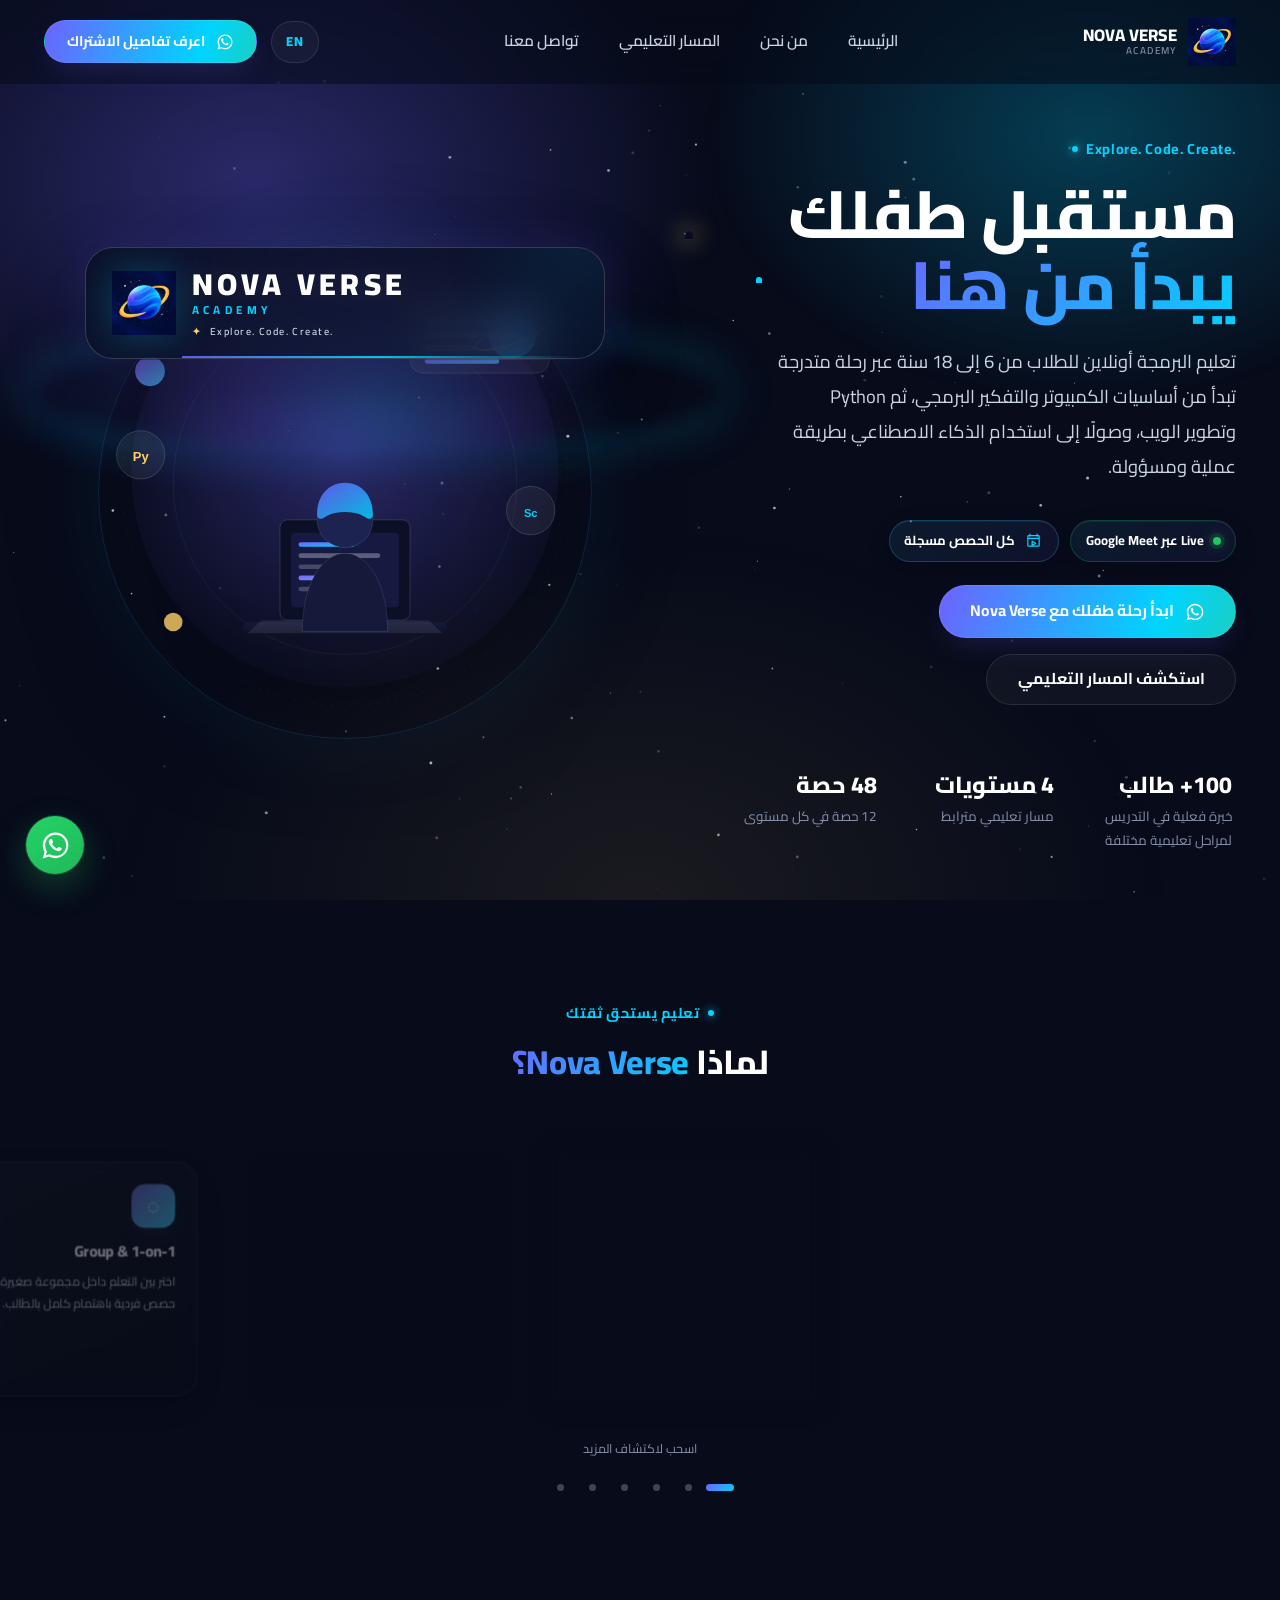
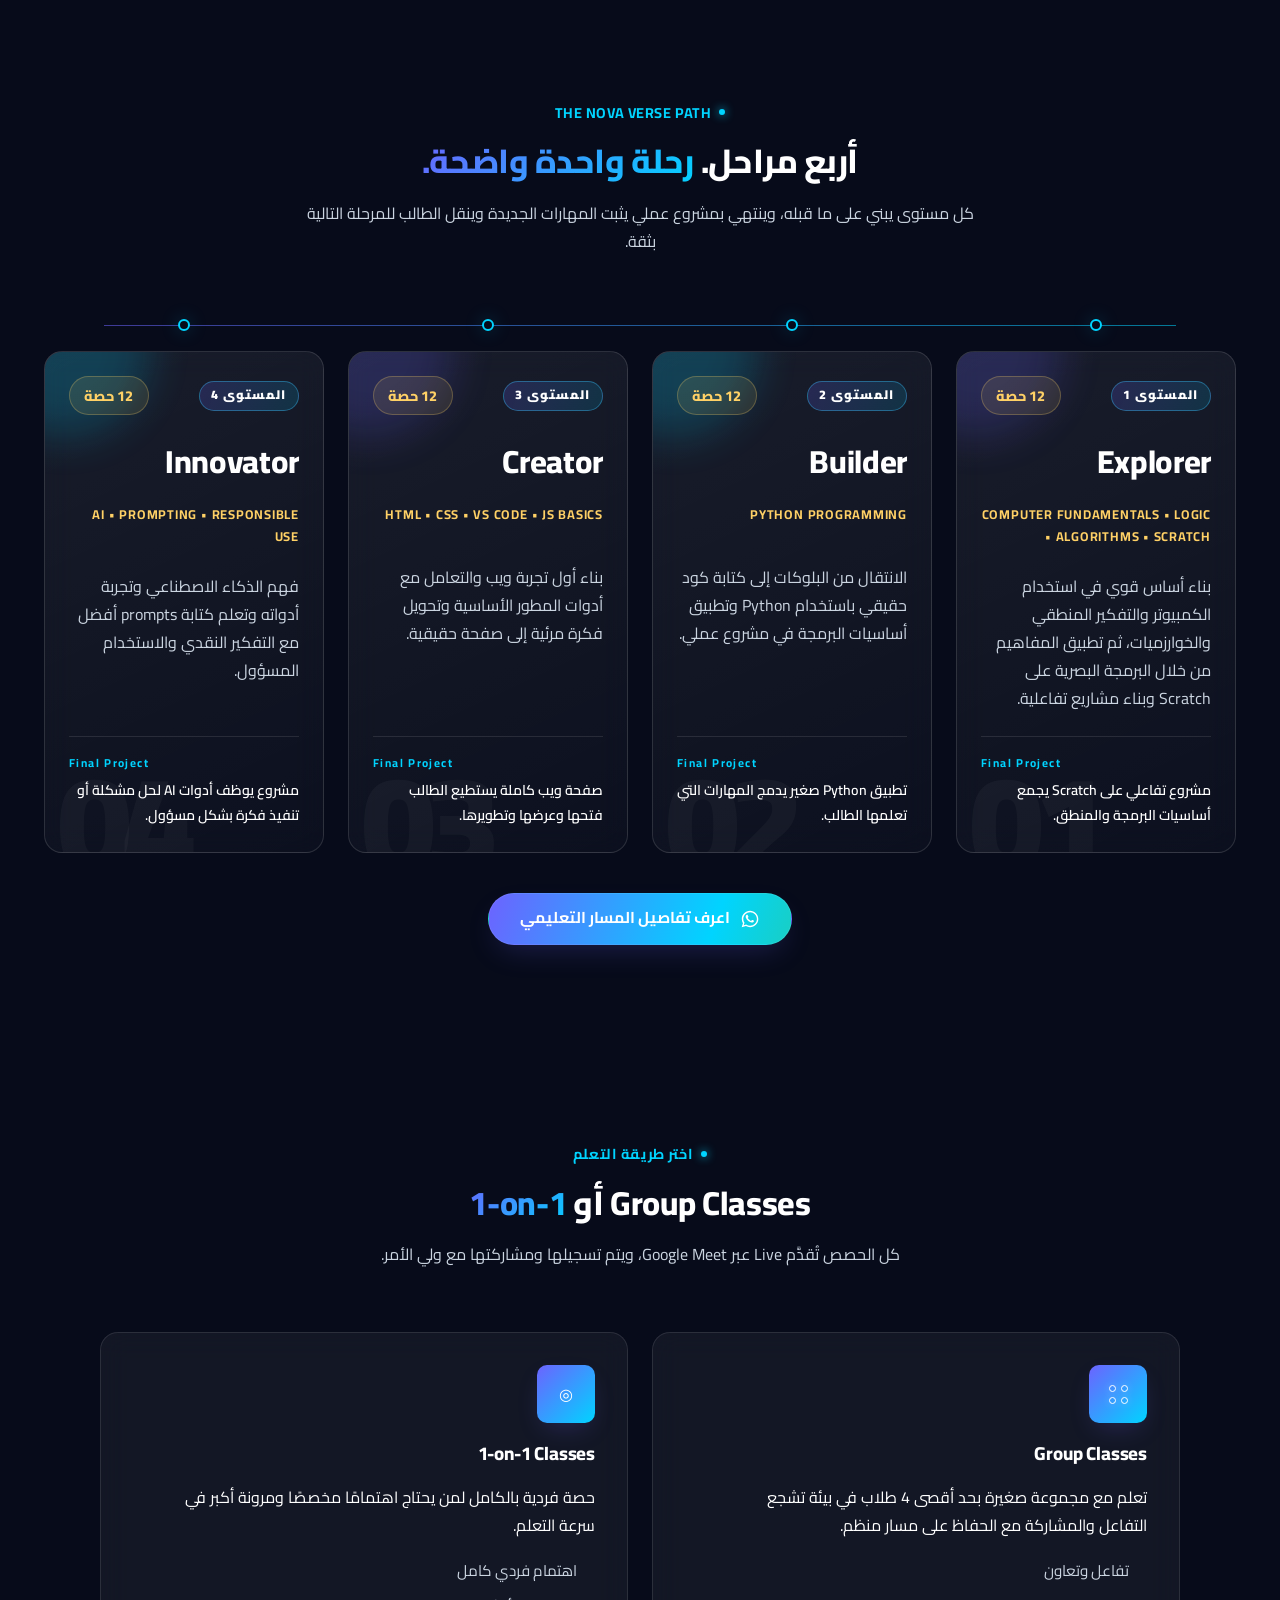
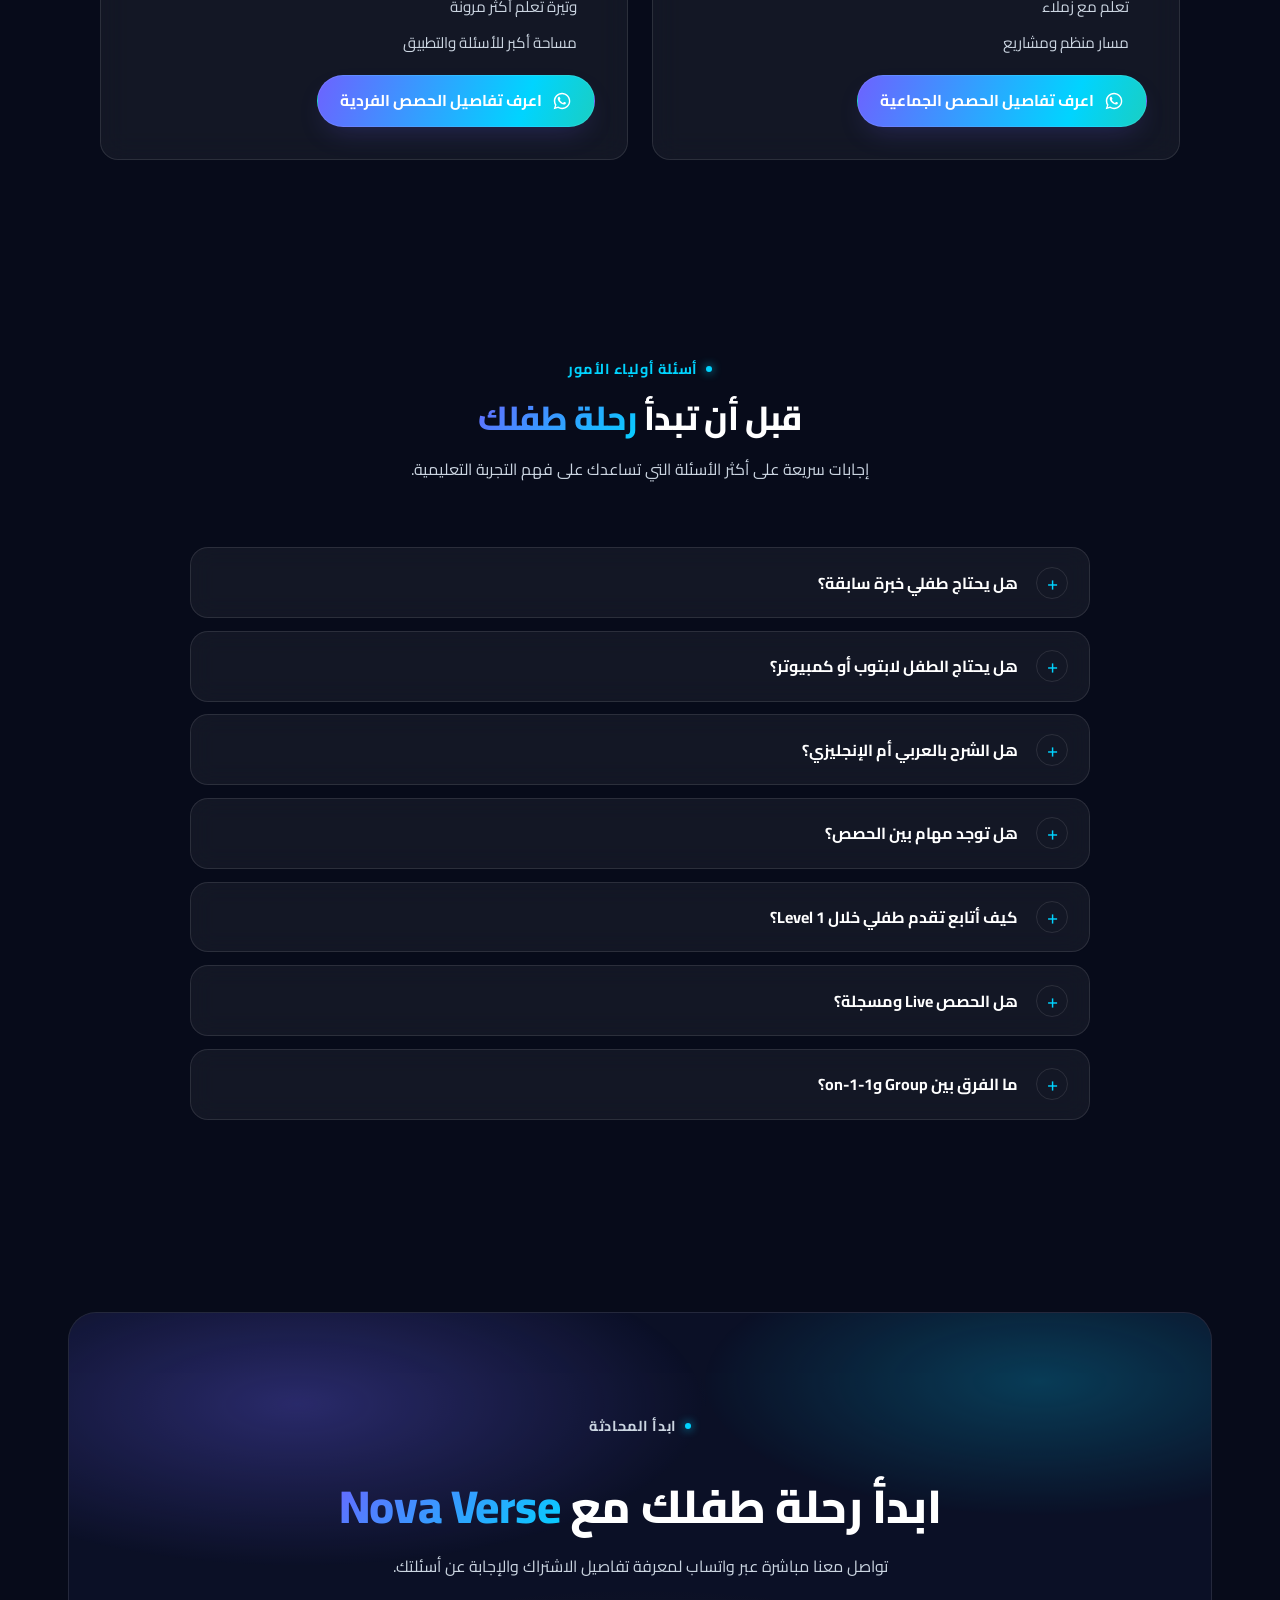
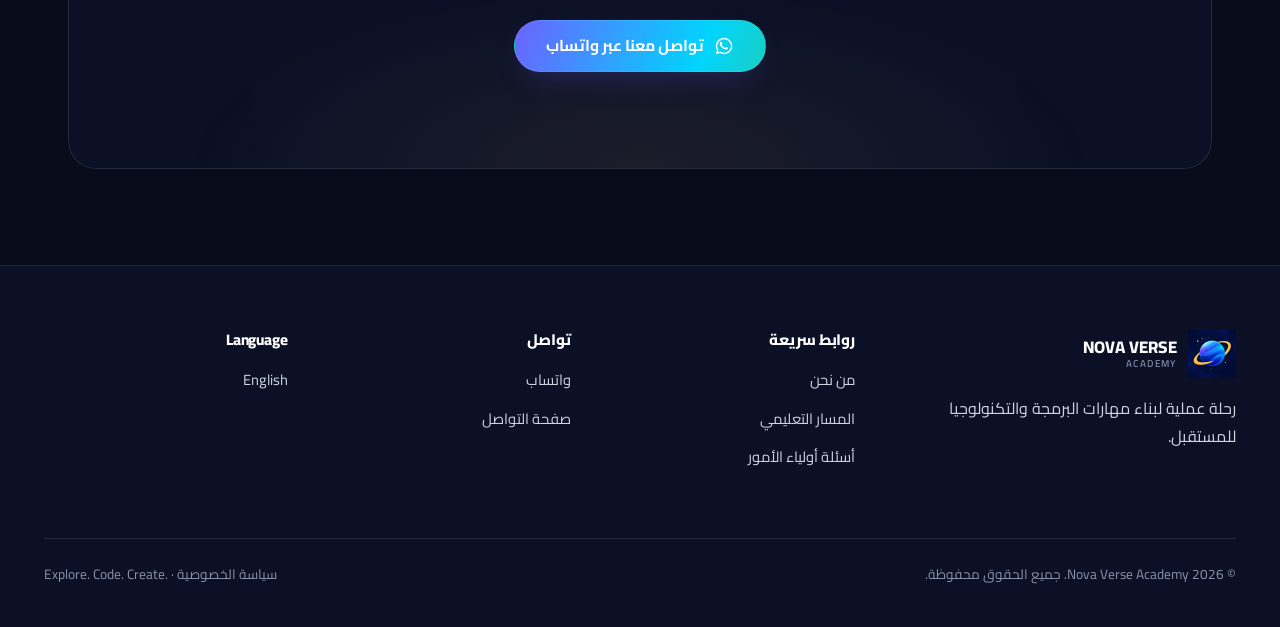
==== index.html @ f527108a "Adopt new Nova Verse primary logo across the website" ====
<!doctype html>
<html lang="ar" dir="rtl">
  <head>
    <meta charset="UTF-8">
    <!-- Google tag (gtag.js) -->
    <script async src="https://www.googletagmanager.com/gtag/js?id=G-5CK8XPB7XG"></script>
    <script>
      window.dataLayer = window.dataLayer || [];
      function gtag(){dataLayer.push(arguments);}
      gtag("js", new Date());
      gtag("config", "G-5CK8XPB7XG", {
        allow_google_signals: false,
        allow_ad_personalization_signals: false
      });
    </script>
    <meta name="viewport" content="width=device-width,initial-scale=1.0">
    <title>تعليم البرمجة والذكاء الاصطناعي للأطفال | Nova Verse Academy</title>
    <meta name="description" content="تعليم البرمجة أونلاين للطلاب من 6 إلى 18 سنة مع Nova Verse Academy: Scratch وPython وتطوير الويب والذكاء الاصطناعي. حصص Live ومسجلة، بمجموعات صغيرة أو فردي.">
    <meta name="theme-color" content="#070B1A">
    <link rel="canonical" href="https://www.novaverseacademy.com/">
    <link rel="alternate" hreflang="ar" href="https://www.novaverseacademy.com/">
    <link rel="alternate" hreflang="en" href="https://www.novaverseacademy.com/en/">
    <link rel="alternate" hreflang="x-default" href="https://www.novaverseacademy.com/">
    <meta name="robots" content="index, follow, max-image-preview:large">
    <meta name="twitter:card" content="summary_large_image">
    <meta name="twitter:title" content="تعليم البرمجة والذكاء الاصطناعي للأطفال | Nova Verse Academy">
    <meta name="twitter:description" content="تعليم البرمجة أونلاين للطلاب من 6 إلى 18 سنة مع Nova Verse Academy: Scratch وPython وتطوير الويب والذكاء الاصطناعي. حصص Live ومسجلة، بمجموعات صغيرة أو فردي.">
    <meta name="twitter:image" content="https://www.novaverseacademy.com/assets/images/social-preview-v2.png">
    <meta name="twitter:image:alt" content="Nova Verse Academy - Explore. Code. Create.">
    <meta property="og:type" content="website">
    <meta property="og:site_name" content="Nova Verse Academy">
    <meta property="og:title" content="تعليم البرمجة والذكاء الاصطناعي للأطفال | Nova Verse Academy">
    <meta property="og:description" content="تعليم البرمجة أونلاين للطلاب من 6 إلى 18 سنة مع Nova Verse Academy: Scratch وPython وتطوير الويب والذكاء الاصطناعي. حصص Live ومسجلة، بمجموعات صغيرة أو فردي.">
    <meta property="og:url" content="https://www.novaverseacademy.com/">
    <meta property="og:locale" content="ar_EG">
    <meta property="og:locale:alternate" content="en_US">
    <meta property="og:image" content="https://www.novaverseacademy.com/assets/images/social-preview-v2.png">
    <meta property="og:image:secure_url" content="https://www.novaverseacademy.com/assets/images/social-preview-v2.png">
    <meta property="og:image:type" content="image/png">
    <meta property="og:image:width" content="1200">
    <meta property="og:image:height" content="630">
    <meta property="og:image:alt" content="Nova Verse Academy - Explore. Code. Create.">
    <link rel="icon" type="image/png" sizes="96x96" href="/assets/images/favicon-96.png">
    <link rel="apple-touch-icon" sizes="180x180" href="/assets/images/apple-touch-icon.png">
    <script type="application/ld+json">
{
  "@context": "https://schema.org",
  "@graph": [
    {
      "@type": "EducationalOrganization",
      "@id": "https://www.novaverseacademy.com/#organization",
      "name": "Nova Verse Academy",
      "url": "https://www.novaverseacademy.com/",
      "description": "Online coding classes for students ages 6 to 18 with Scratch, Python, web development and AI. Live, recorded Google Meet lessons in small groups or 1-on-1.",
      "logo": {
        "@type": "ImageObject",
        "url": "https://www.novaverseacademy.com/assets/images/logo-512.png",
        "width": 512,
        "height": 512
      },
      "contactPoint": {
        "@type": "ContactPoint",
        "contactType": "customer support",
        "url": "https://wa.me/201501190654",
        "availableLanguage": [
          "Arabic",
          "English"
        ]
      }
    },
    {
      "@type": "WebSite",
      "@id": "https://www.novaverseacademy.com/#website",
      "url": "https://www.novaverseacademy.com/",
      "name": "Nova Verse Academy",
      "alternateName": "Nova Verse",
      "publisher": {
        "@id": "https://www.novaverseacademy.com/#organization"
      },
      "inLanguage": [
        "ar",
        "en"
      ]
    },
    {
      "@type": "WebPage",
      "@id": "https://www.novaverseacademy.com/#webpage",
      "url": "https://www.novaverseacademy.com/",
      "name": "تعليم البرمجة والذكاء الاصطناعي للأطفال | Nova Verse Academy",
      "description": "تعليم البرمجة أونلاين للطلاب من 6 إلى 18 سنة مع Nova Verse Academy: Scratch وPython وتطوير الويب والذكاء الاصطناعي. حصص Live ومسجلة، بمجموعات صغيرة أو فردي.",
      "inLanguage": "ar",
      "isPartOf": {
        "@id": "https://www.novaverseacademy.com/#website"
      },
      "about": {
        "@id": "https://www.novaverseacademy.com/#organization"
      },
      "publisher": {
        "@id": "https://www.novaverseacademy.com/#organization"
      },
      "mainEntity": {
        "@id": "https://www.novaverseacademy.com/#learning-path"
      }
    },
    {
      "@type": "ItemList",
      "@id": "https://www.novaverseacademy.com/#learning-path",
      "name": "The Nova Verse Path",
      "numberOfItems": 4,
      "itemListElement": [
        {
          "@type": "ListItem",
          "position": 1,
          "item": {
            "@type": "Course",
            "@id": "https://www.novaverseacademy.com/#explorer",
            "url": "https://www.novaverseacademy.com/#explorer",
            "name": "Explorer",
            "description": "بناء أساس قوي في استخدام الكمبيوتر والتفكير المنطقي والخوارزميات، ثم تطبيق المفاهيم من خلال البرمجة البصرية على Scratch وبناء مشاريع تفاعلية.",
            "provider": {
              "@id": "https://www.novaverseacademy.com/#organization"
            },
            "inLanguage": [
              "ar",
              "en"
            ],
            "educationalLevel": "المستوى 1",
            "typicalAgeRange": "6-18"
          }
        },
        {
          "@type": "ListItem",
          "position": 2,
          "item": {
            "@type": "Course",
            "@id": "https://www.novaverseacademy.com/#builder",
            "url": "https://www.novaverseacademy.com/#builder",
            "name": "Builder",
            "description": "الانتقال من البلوكات إلى كتابة كود حقيقي باستخدام Python وتطبيق أساسيات البرمجة في مشروع عملي.",
            "provider": {
              "@id": "https://www.novaverseacademy.com/#organization"
            },
            "inLanguage": [
              "ar",
              "en"
            ],
            "educationalLevel": "المستوى 2",
            "typicalAgeRange": "6-18"
          }
        },
        {
          "@type": "ListItem",
          "position": 3,
          "item": {
            "@type": "Course",
            "@id": "https://www.novaverseacademy.com/#creator",
            "url": "https://www.novaverseacademy.com/#creator",
            "name": "Creator",
            "description": "بناء أول تجربة ويب والتعامل مع أدوات المطور الأساسية وتحويل فكرة مرئية إلى صفحة حقيقية.",
            "provider": {
              "@id": "https://www.novaverseacademy.com/#organization"
            },
            "inLanguage": [
              "ar",
              "en"
            ],
            "educationalLevel": "المستوى 3",
            "typicalAgeRange": "6-18"
          }
        },
        {
          "@type": "ListItem",
          "position": 4,
          "item": {
            "@type": "Course",
            "@id": "https://www.novaverseacademy.com/#innovator",
            "url": "https://www.novaverseacademy.com/#innovator",
            "name": "Innovator",
            "description": "فهم الذكاء الاصطناعي وتجربة أدواته وتعلم كتابة prompts أفضل مع التفكير النقدي والاستخدام المسؤول.",
            "provider": {
              "@id": "https://www.novaverseacademy.com/#organization"
            },
            "inLanguage": [
              "ar",
              "en"
            ],
            "educationalLevel": "المستوى 4",
            "typicalAgeRange": "6-18"
          }
        }
      ]
    }
  ]
}
    </script>

    <link rel="preload" href="/assets/fonts/cairo-arabic-748022f50c42.woff2" as="font" type="font/woff2" crossorigin>
    <link rel="stylesheet" href="/css/site.css?v=9699a510130e">
  </head>
  <body>
    <a href="#main-content" class="skip-link">تخطي إلى المحتوى</a
    ><canvas class="starfield" aria-hidden="true"></canvas>
    <div class="nebula-backdrop" aria-hidden="true"></div>
    <header class="site-header">
      <div class="container nav-wrap">
        <a href="/" class="logo"
          ><img
            src="assets/images/logo-primary.webp"
            alt=""
            class="logo__mark"
            width="48"
            height="48"><span class="logo__text">NOVA VERSE<span>ACADEMY</span></span></a
        >
        <nav class="nav-links" id="nav-links">
          <a href="/">الرئيسية</a><a href="/about.html">من نحن</a
          ><a href="#courses">المسار التعليمي</a
          ><a href="/contact.html">تواصل معنا</a>
        </nav>
        <div class="nav-actions">
          <a href="/en/" class="language-switch" lang="en" dir="ltr"
            >EN</a
          ><a
            href="https://wa.me/201501190654?text=%D9%85%D8%B1%D8%AD%D8%A8%D9%8B%D8%A7%D8%8C%20%D8%A3%D8%B1%D9%8A%D8%AF%20%D9%85%D8%B9%D8%B1%D9%81%D8%A9%20%D8%AA%D9%81%D8%A7%D8%B5%D9%8A%D9%84%20%D8%A7%D9%84%D8%A7%D8%B4%D8%AA%D8%B1%D8%A7%D9%83%20%D9%81%D9%8A%20Nova%20Verse%20Academy%20%D9%84%D8%B7%D9%81%D9%84%D9%8A."
            data-whatsapp
            data-analytics-location="header"
            data-analytics-interest="enrollment"
            data-whatsapp-message="مرحبًا، أريد معرفة تفاصيل الاشتراك في Nova Verse Academy لطفلي."
            class="btn btn-whatsapp btn-sm header-start-btn"
             target="_blank" rel="noopener noreferrer"><span class="whatsapp-mini-icon" aria-hidden="true">◉</span
            ><span class="btn-full-label">اعرف تفاصيل الاشتراك</span
            ><span class="btn-mobile-label">تفاصيل الاشتراك</span></a
          ><button
            class="nav-toggle"
            aria-label="فتح القائمة"
            aria-expanded="false"
            aria-controls="nav-links"
          >
            <span></span>
          </button>
        </div>
      </div>
    </header>
    <main id="main-content">
      <section class="hero">
        <div class="container hero-grid">
          <div class="hero-content">
            <p class="eyebrow" dir="ltr">Explore. Code. Create.</p>
            <h1 class="hero-title">
              مستقبل طفلك <span class="text-gradient">يبدأ من هنا</span>
            </h1>
            <p class="hero-sub">
              تعليم البرمجة أونلاين للطلاب من 6 إلى 18 سنة عبر رحلة متدرجة تبدأ من أساسيات الكمبيوتر والتفكير البرمجي، ثم
              Python وتطوير الويب، وصولًا إلى استخدام الذكاء الاصطناعي بطريقة
              عملية ومسؤولة.
            </p>
            <div role="group" class="hero-live-badges" aria-label="تفاصيل تقديم الحصص">
              <span class="hero-live-badge hero-live-badge--live">
                <i aria-hidden="true"></i>
                Live عبر Google Meet
              </span>
              <span class="hero-live-badge">
                <span class="hero-live-badge__icon" aria-hidden="true">
                  <svg viewBox="0 0 24 24">
                    <path
                      d="M7 3v3M17 3v3M4 9h16M5 5h14a1 1 0 0 1 1 1v13a1 1 0 0 1-1 1H5a1 1 0 0 1-1-1V6a1 1 0 0 1 1-1Zm5 8 5 3-5 3v-6Z"
                    />
                  </svg>
                </span>
                كل الحصص مسجلة
              </span>
            </div>
            <div class="hero-actions">
              <a
                href="https://wa.me/201501190654?text=%D9%85%D8%B1%D8%AD%D8%A8%D9%8B%D8%A7%D8%8C%20%D8%A3%D8%B1%D9%8A%D8%AF%20%D9%85%D8%B9%D8%B1%D9%81%D8%A9%20%D8%AA%D9%81%D8%A7%D8%B5%D9%8A%D9%84%20%D8%A7%D9%84%D8%A7%D8%B4%D8%AA%D8%B1%D8%A7%D9%83%20%D9%81%D9%8A%20Nova%20Verse%20Academy%20%D9%84%D8%B7%D9%81%D9%84%D9%8A."
                data-whatsapp
                data-analytics-location="hero"
                data-analytics-interest="enrollment"
                data-whatsapp-message="مرحبًا، أريد معرفة تفاصيل الاشتراك في Nova Verse Academy لطفلي."
                class="btn btn-whatsapp"
                 target="_blank" rel="noopener noreferrer"><span class="whatsapp-mini-icon" aria-hidden="true">◉</span
                >ابدأ رحلة طفلك مع Nova Verse</a
              ><a href="#courses" class="btn btn-secondary"
                >استكشف المسار التعليمي</a
              >
            </div>
            <div class="hero-stats">
              <div class="hero-stat">
                <strong>100+ طالب</strong
                ><span>خبرة فعلية في التدريس لمراحل تعليمية مختلفة</span>
              </div>
              <div class="hero-stat">
                <strong>4 مستويات</strong><span>مسار تعليمي مترابط</span>
              </div>
              <div class="hero-stat">
                <strong>48 حصة</strong><span>12 حصة في كل مستوى</span>
              </div>
            </div>
          </div>
          <div class="hero-visual">
            <div class="hero-orbit-ring" aria-hidden="true"></div>
            <img fetchpriority="high" decoding="sync"
              src="assets/images/hero-illustration.svg"
              alt="طالب يتعلم البرمجة"
              class="hero-illustration"
              width="520"
              height="520">
            <div class="hero-brand-lockup">
              <i class="hero-brand-mark" aria-hidden="true"></i>
              <div>
                <strong>NOVA VERSE</strong><span>ACADEMY</span
                ><small dir="ltr">Explore. Code. Create.</small>
              </div>
            </div>
          </div>
        </div>
      </section>
      <section class="section" id="trust">
        <div class="container section-inner">
          <div class="section-head reveal">
            <p class="eyebrow">تعليم يستحق ثقتك</p>
            <h2 class="section-title">
              لماذا <span class="text-gradient">Nova Verse؟</span>
            </h2>
          </div>
          <div class="trust-grid reveal-stagger">
            <article class="card trust-card">
              <div class="icon-badge">✦</div>
              <h3>تعليم تفاعلي</h3>
              <p>الطالب يشارك ويجرّب ويسأل ويكتب الكود بنفسه خلال الحصة.</p>
            </article>
            <article class="card trust-card">
              <div class="icon-badge">◎</div>
              <h3>مدربون متخصصون</h3>
              <p>
                خلفية تقنية وخبرة في تبسيط المفاهيم وتقديمها بطريقة تناسب مستوى
                كل طالب.
              </p>
            </article>
            <article class="card trust-card">
              <div class="icon-badge">◌</div>
              <h3><span dir="ltr">Group &amp; 1-on-1</span></h3>
              <p>
                اختر بين التعلم داخل مجموعة صغيرة أو حصص فردية باهتمام كامل
                بالطالب.
              </p>
            </article>
            <article class="card trust-card">
              <div class="icon-badge">↗</div>
              <h3>متابعة مستمرة</h3>
              <p>
                تطبيقات ومهام أسبوعية تساعد على تثبيت ما يتعلمه الطالب وتحويله
                إلى ممارسة.
              </p>
            </article>
            <article class="card trust-card">
              <div class="icon-badge">⌘</div>
              <h3>مشروع في نهاية كل مستوى</h3>
              <p>
                كل مستوى ينتهي بمشروع ملموس يطبق فيه الطالب ما تعلمه ويستطيع
                عرضه وشرحه.
              </p>
            </article>
            <article class="card trust-card">
              <div class="icon-badge">★</div>
              <h3>خبرة تعليمية حقيقية</h3>
              <p>
                خبرة في تدريس أكثر من 100 طالب، من الأطفال وحتى طلاب الجامعة.
              </p>
            </article>
          </div>
        </div>
      </section>
      <section class="section learning-path-section" id="courses">
        <div class="container section-inner">
          <div class="section-head reveal">
            <p class="eyebrow">THE NOVA VERSE PATH</p>
            <h2 class="section-title path-title">
              أربع مراحل. <span class="text-gradient">رحلة واحدة واضحة.</span>
            </h2>
            <p class="section-desc">
              كل مستوى يبني على ما قبله، وينتهي بمشروع عملي يثبت المهارات
              الجديدة وينقل الطالب للمرحلة التالية بثقة.
            </p>
          </div>
          <div class="path-rail reveal" aria-hidden="true">
            <span></span><span></span><span></span><span></span>
          </div>
          <div class="courses-grid path-grid reveal-stagger">
            <article class="card course-card path-card" id="explorer">
              <span class="path-number" aria-hidden="true">01</span>
              <div class="path-card-head">
                <span class="path-level">المستوى 1</span
                ><span class="duration-badge">12 حصة</span>
              </div>
              <h3>Explorer</h3>
              <p class="path-tech">
                Computer Fundamentals • Logic • Algorithms • Scratch
              </p>
              <p>
                بناء أساس قوي في استخدام الكمبيوتر والتفكير المنطقي
                والخوارزميات، ثم تطبيق المفاهيم من خلال البرمجة البصرية على
                Scratch وبناء مشاريع تفاعلية.
              </p>
              <div class="path-outcome">
                <strong>Final Project</strong
                ><span
                  >مشروع تفاعلي على Scratch يجمع أساسيات البرمجة والمنطق.</span
                >
              </div>
            </article>
            <article class="card course-card path-card" id="builder">
              <span class="path-number" aria-hidden="true">02</span>
              <div class="path-card-head">
                <span class="path-level">المستوى 2</span
                ><span class="duration-badge">12 حصة</span>
              </div>
              <h3>Builder</h3>
              <p class="path-tech">Python Programming</p>
              <p>
                الانتقال من البلوكات إلى كتابة كود حقيقي باستخدام Python وتطبيق
                أساسيات البرمجة في مشروع عملي.
              </p>
              <div class="path-outcome">
                <strong>Final Project</strong
                ><span
                  >تطبيق Python صغير يدمج المهارات التي تعلمها الطالب.</span
                >
              </div>
            </article>
            <article class="card course-card path-card" id="creator">
              <span class="path-number" aria-hidden="true">03</span>
              <div class="path-card-head">
                <span class="path-level">المستوى 3</span
                ><span class="duration-badge">12 حصة</span>
              </div>
              <h3>Creator</h3>
              <p class="path-tech">HTML • CSS • VS Code • JS Basics</p>
              <p>
                بناء أول تجربة ويب والتعامل مع أدوات المطور الأساسية وتحويل فكرة
                مرئية إلى صفحة حقيقية.
              </p>
              <div class="path-outcome">
                <strong>Final Project</strong
                ><span
                  >صفحة ويب كاملة يستطيع الطالب فتحها وعرضها وتطويرها.</span
                >
              </div>
            </article>
            <article class="card course-card path-card" id="innovator">
              <span class="path-number" aria-hidden="true">04</span>
              <div class="path-card-head">
                <span class="path-level">المستوى 4</span
                ><span class="duration-badge">12 حصة</span>
              </div>
              <h3>Innovator</h3>
              <p class="path-tech">AI • Prompting • Responsible Use</p>
              <p>
                فهم الذكاء الاصطناعي وتجربة أدواته وتعلم كتابة prompts أفضل مع
                التفكير النقدي والاستخدام المسؤول.
              </p>
              <div class="path-outcome">
                <strong>Final Project</strong
                ><span
                  >مشروع يوظف أدوات AI لحل مشكلة أو تنفيذ فكرة بشكل مسؤول.</span
                >
              </div>
            </article>
          </div>
          <div class="section-cta">
            <a
              href="https://wa.me/201501190654?text=%D9%85%D8%B1%D8%AD%D8%A8%D9%8B%D8%A7%D8%8C%20%D8%A3%D8%B1%D9%8A%D8%AF%20%D9%85%D8%B9%D8%B1%D9%81%D8%A9%20%D8%AA%D9%81%D8%A7%D8%B5%D9%8A%D9%84%20%D8%A7%D9%84%D9%85%D8%B3%D8%A7%D8%B1%20%D8%A7%D9%84%D8%AA%D8%B9%D9%84%D9%8A%D9%85%D9%8A%20%D9%81%D9%8A%20Nova%20Verse%20Academy."
              data-whatsapp
              data-analytics-location="learning_path_section"
              data-analytics-interest="learning_path"
              data-whatsapp-message="مرحبًا، أريد معرفة تفاصيل المسار التعليمي في Nova Verse Academy."
              class="btn btn-whatsapp"
               target="_blank" rel="noopener noreferrer"><span class="whatsapp-mini-icon" aria-hidden="true">◉</span>اعرف
              تفاصيل المسار التعليمي</a
            >
          </div>
        </div>
      </section>
      <section class="section" id="modes">
        <div class="container section-inner">
          <div class="section-head reveal">
            <p class="eyebrow">اختر طريقة التعلم</p>
            <h2 class="section-title">
              Group Classes أو
              <span class="text-gradient" dir="ltr">1-on-1</span>
            </h2>
            <p class="section-desc">
              كل الحصص تُقدَّم Live عبر Google Meet، ويتم تسجيلها ومشاركتها مع
              ولي الأمر.
            </p>
          </div>
          <div class="modes-grid reveal-stagger">
            <article class="card mode-card">
              <div role="img" class="icon-badge" aria-label="مجموعة بحد أقصى 4 طلاب">
                <span class="group-dots" aria-hidden="true">
                  <i></i><i></i><i></i><i></i>
                </span>
              </div>
              <h3>Group Classes</h3>
              <p>
                تعلم مع مجموعة صغيرة بحد أقصى 4 طلاب في بيئة تشجع التفاعل
                والمشاركة مع الحفاظ على مسار منظم.
              </p>
              <ul>
                <li>تفاعل وتعاون</li>
                <li>تعلم مع زملاء</li>
                <li>مسار منظم ومشاريع</li>
              </ul>
              <a
                href="https://wa.me/201501190654?text=%D9%85%D8%B1%D8%AD%D8%A8%D9%8B%D8%A7%D8%8C%20%D8%A3%D8%B1%D9%8A%D8%AF%20%D9%85%D8%B9%D8%B1%D9%81%D8%A9%20%D8%AA%D9%81%D8%A7%D8%B5%D9%8A%D9%84%20%D8%A7%D9%84%D8%AD%D8%B5%D8%B5%20%D8%A7%D9%84%D8%AC%D9%85%D8%A7%D8%B9%D9%8A%D8%A9%20%D9%81%D9%8A%20Nova%20Verse%20Academy."
                data-whatsapp
                data-analytics-location="group_classes_card"
                data-analytics-interest="group_classes"
                data-whatsapp-message="مرحبًا، أريد معرفة تفاصيل الحصص الجماعية في Nova Verse Academy."
                class="btn btn-whatsapp mode-cta"
                 target="_blank" rel="noopener noreferrer"><span class="whatsapp-mini-icon" aria-hidden="true">◉</span
                >اعرف تفاصيل الحصص الجماعية</a
              >
            </article>
            <article class="card mode-card">
              <div class="icon-badge">◎</div>
              <h3><span dir="ltr">1-on-1 Classes</span></h3>
              <p>
                حصة فردية بالكامل لمن يحتاج اهتمامًا مخصصًا ومرونة أكبر في سرعة
                التعلم.
              </p>
              <ul>
                <li>اهتمام فردي كامل</li>
                <li>وتيرة تعلم أكثر مرونة</li>
                <li>مساحة أكبر للأسئلة والتطبيق</li>
              </ul>
              <a
                href="https://wa.me/201501190654?text=%D9%85%D8%B1%D8%AD%D8%A8%D9%8B%D8%A7%D8%8C%20%D8%A3%D8%B1%D9%8A%D8%AF%20%D9%85%D8%B9%D8%B1%D9%81%D8%A9%20%D8%AA%D9%81%D8%A7%D8%B5%D9%8A%D9%84%20%D8%A7%D9%84%D8%AD%D8%B5%D8%B5%20%D8%A7%D9%84%D9%81%D8%B1%D8%AF%D9%8A%D8%A9%201-on-1%20%D9%81%D9%8A%20Nova%20Verse%20Academy."
                data-whatsapp
                data-analytics-location="one_on_one_card"
                data-analytics-interest="one_on_one"
                data-whatsapp-message="مرحبًا، أريد معرفة تفاصيل الحصص الفردية 1-on-1 في Nova Verse Academy."
                class="btn btn-whatsapp mode-cta"
                 target="_blank" rel="noopener noreferrer"><span class="whatsapp-mini-icon" aria-hidden="true">◉</span
                >اعرف تفاصيل الحصص الفردية</a
              >
            </article>
          </div>
        </div>
      </section>
      <section class="section faq-section" id="faq">
        <div class="container section-inner">
          <div class="section-head reveal">
            <p class="eyebrow">أسئلة أولياء الأمور</p>
            <h2 class="section-title">
              قبل أن تبدأ <span class="text-gradient">رحلة طفلك</span>
            </h2>
            <p class="section-desc">
              إجابات سريعة على أكثر الأسئلة التي تساعدك على فهم التجربة
              التعليمية.
            </p>
          </div>
          <div class="faq-list reveal-stagger">
            <details class="faq-item">
              <summary>هل يحتاج طفلي خبرة سابقة؟</summary>
              <p>
                لا، لا يشترط وجود خبرة سابقة بالبرمجة، وLevel 1 هو نقطة البداية
                الطبيعية لمعظم الطلاب.
              </p>
            </details>
            <details class="faq-item">
              <summary>هل يحتاج الطفل لابتوب أو كمبيوتر؟</summary>
              <p>
                نعم، يحتاج الطالب إلى لابتوب أو كمبيوتر لأنه سيطبق بنفسه أثناء
                الحصة.
              </p>
            </details>
            <details class="faq-item">
              <summary>هل الشرح بالعربي أم الإنجليزي؟</summary>
              <p>
                الشرح بشكل أساسي بالعربي، مع استخدام المصطلحات التقنية والأدوات
                وبيئات البرمجة بالإنجليزية.
              </p>
            </details>
            <details class="faq-item">
              <summary>هل توجد مهام بين الحصص؟</summary>
              <p>
                نعم، توجد Weekly Mission قصيرة بعد كل Session لتثبيت المهارة،
                بالإضافة إلى مشروع نهائي في كل Level.
              </p>
            </details>
            <details class="faq-item">
              <summary>كيف أتابع تقدم طفلي خلال Level 1؟</summary>
              <p>
                يستلم ولي الأمر Progress Reports بعد Sessions 4 و8، وفي Session
                12 يقدم الطفل مشروعه النهائي في Parent Showcase ويشرح ما بناه
                وكيف اختبره وأصلح الأخطاء.
              </p>
            </details>
            <details class="faq-item">
              <summary>هل الحصص Live ومسجلة؟</summary>
              <p>
                نعم، الحصص تُقدَّم Live عبر Google Meet، ويتم تسجيلها ومشاركتها
                مع ولي الأمر للرجوع إليها.
              </p>
            </details>
            <details class="faq-item">
              <summary>ما الفرق بين Group و1-on-1؟</summary>
              <p>
                Group يضم حدًا أقصى 4 طلاب ويوفر التفاعل مع مجموعة صغيرة ومسارًا
                منظمًا، بينما 1-on-1 يوفر اهتمامًا فرديًا كاملًا ومرونة أكبر في
                سرعة التعلم.
              </p>
            </details>
          </div>
        </div>
      </section>
      <section class="section" id="contact-cta">
        <div class="container">
          <div class="trial-section reveal">
            <div class="trial-content">
              <p class="eyebrow">ابدأ المحادثة</p>
              <h2>
                ابدأ رحلة طفلك مع <span class="text-gradient">Nova Verse</span>
              </h2>
              <p>
                تواصل معنا مباشرة عبر واتساب لمعرفة تفاصيل الاشتراك والإجابة عن
                أسئلتك.
              </p>
              <a
                href="https://wa.me/201501190654?text=%D9%85%D8%B1%D8%AD%D8%A8%D9%8B%D8%A7%D8%8C%20%D8%A3%D8%B1%D9%8A%D8%AF%20%D9%85%D8%B9%D8%B1%D9%81%D8%A9%20%D8%AA%D9%81%D8%A7%D8%B5%D9%8A%D9%84%20%D8%A7%D9%84%D8%A7%D8%B4%D8%AA%D8%B1%D8%A7%D9%83%20%D9%81%D9%8A%20Nova%20Verse%20Academy%20%D9%84%D8%B7%D9%81%D9%84%D9%8A."
                data-whatsapp
                data-analytics-location="final_cta"
                data-analytics-interest="enrollment"
                data-whatsapp-message="مرحبًا، أريد معرفة تفاصيل الاشتراك في Nova Verse Academy لطفلي."
                class="btn btn-whatsapp"
                 target="_blank" rel="noopener noreferrer"><span class="whatsapp-mini-icon" aria-hidden="true">◉</span
                >تواصل معنا عبر واتساب</a
              >
            </div>
          </div>
        </div>
      </section>
      <!-- Testimonials section intentionally hidden until verified parent reviews are available. -->
    </main>
    <footer class="site-footer">
      <div class="container">
        <div class="footer-grid">
          <div class="footer-brand">
            <a href="/" class="logo"
              ><img
                src="assets/images/logo-primary.webp"
                alt=""
                class="logo__mark"
                width="48"
                height="48"><span class="logo__text"
                >NOVA VERSE<span>ACADEMY</span></span
              ></a
            >
            <p>رحلة عملية لبناء مهارات البرمجة والتكنولوجيا للمستقبل.</p>
          </div>
          <div class="footer-col">
            <h3>روابط سريعة</h3>
            <ul>
              <li><a href="/about.html">من نحن</a></li>
              <li><a href="#courses">المسار التعليمي</a></li>
              <li><a href="#faq">أسئلة أولياء الأمور</a></li>
            </ul>
          </div>
          <div class="footer-col">
            <h3>تواصل</h3>
            <ul>
              <li>
                <a
                  href="https://wa.me/201501190654?text=%D9%85%D8%B1%D8%AD%D8%A8%D9%8B%D8%A7%D8%8C%20%D8%A3%D8%B1%D9%8A%D8%AF%20%D9%85%D8%B9%D8%B1%D9%81%D8%A9%20%D8%AA%D9%81%D8%A7%D8%B5%D9%8A%D9%84%20%D8%A7%D9%84%D8%A7%D8%B4%D8%AA%D8%B1%D8%A7%D9%83%20%D9%81%D9%8A%20Nova%20Verse%20Academy%20%D9%84%D8%B7%D9%81%D9%84%D9%8A."
                  data-whatsapp
                  data-analytics-location="footer"
                  data-analytics-interest="enrollment"
                  data-whatsapp-message="مرحبًا، أريد معرفة تفاصيل الاشتراك في Nova Verse Academy لطفلي."
                   target="_blank" rel="noopener noreferrer">واتساب</a
                >
              </li>
              <li><a href="/contact.html">صفحة التواصل</a></li>
            </ul>
          </div>
          <div class="footer-col">
            <h3>Language</h3>
            <ul>
              <li><a href="/en/" lang="en">English</a></li>
            </ul>
          </div>
        </div>
        <div class="footer-bottom">
          <p>© 2026 Nova Verse Academy. جميع الحقوق محفوظة.</p>
          <p><a href="/privacy.html">سياسة الخصوصية</a> · <span dir="ltr">Explore. Code. Create.</span></p>
        </div>
      </div>
    </footer>
    <a
      href="https://wa.me/201501190654?text=%D9%85%D8%B1%D8%AD%D8%A8%D9%8B%D8%A7%D8%8C%20%D8%A3%D8%B1%D9%8A%D8%AF%20%D9%85%D8%B9%D8%B1%D9%81%D8%A9%20%D8%AA%D9%81%D8%A7%D8%B5%D9%8A%D9%84%20%D8%A7%D9%84%D8%A7%D8%B4%D8%AA%D8%B1%D8%A7%D9%83%20%D9%81%D9%8A%20Nova%20Verse%20Academy%20%D9%84%D8%B7%D9%81%D9%84%D9%8A."
      data-whatsapp
      data-analytics-location="floating_button"
      data-analytics-interest="enrollment"
      data-whatsapp-message="مرحبًا، أريد معرفة تفاصيل الاشتراك في Nova Verse Academy لطفلي."
      class="whatsapp-float"
      aria-label="تواصل عبر واتساب"
       target="_blank" rel="noopener noreferrer"><svg viewBox="0 0 24 24" fill="currentColor" aria-hidden="true">
        <path
          d="M12.04 2C6.58 2 2.13 6.45 2.13 11.91c0 1.87.5 3.62 1.44 5.13L2 22l5.13-1.51a9.87 9.87 0 0 0 4.9 1.31h.01c5.46 0 9.91-4.45 9.91-9.91C21.95 6.44 17.5 2 12.04 2Zm0 18.03h-.01a8.17 8.17 0 0 1-4.17-1.14l-.3-.18-3.05.9.9-2.98-.19-.31a8.09 8.09 0 0 1-1.25-4.4c0-4.5 3.66-8.16 8.16-8.16 4.5 0 8.16 3.66 8.16 8.16 0 4.5-3.7 8.11-8.25 8.11Z"
        /></svg
    ></a>
    <script src="js/main.js?v=20261025-seo1"></script>
  </body>
</html>
---- css/site.css ----
/* fonts.css */
/* Cairo variable font, Google Fonts. License: /assets/fonts/OFL.txt */
/* arabic */
@font-face {
  font-family: 'Cairo';
  font-style: normal;
  font-weight: 400 900;
  font-display: swap;
  src: url(/assets/fonts/cairo-arabic-748022f50c42.woff2) format('woff2');
  unicode-range: U+0600-06FF, U+0750-077F, U+0870-0891, U+0897-08E1, U+08E3-08FF, U+200C-200E, U+2010-2011, U+204F, U+2E41, U+FB50-FDFF, U+FE70-FE74, U+FE76-FEFC, U+102E0-102FB, U+10E60-10E7E, U+10EC2-10EC7, U+10EC9-10EEE, U+10EF0-10EFF, U+1EE00-1EE03, U+1EE05-1EE1F, U+1EE21-1EE22, U+1EE24, U+1EE27, U+1EE29-1EE32, U+1EE34-1EE37, U+1EE39, U+1EE3B, U+1EE42, U+1EE47, U+1EE49, U+1EE4B, U+1EE4D-1EE4F, U+1EE51-1EE52, U+1EE54, U+1EE57, U+1EE59, U+1EE5B, U+1EE5D, U+1EE5F, U+1EE61-1EE62, U+1EE64, U+1EE67-1EE6A, U+1EE6C-1EE72, U+1EE74-1EE77, U+1EE79-1EE7C, U+1EE7E, U+1EE80-1EE89, U+1EE8B-1EE9B, U+1EEA1-1EEA3, U+1EEA5-1EEA9, U+1EEAB-1EEBB, U+1EEF0-1EEF1;
}
/* latin-ext */
@font-face {
  font-family: 'Cairo';
  font-style: normal;
  font-weight: 400 900;
  font-display: swap;
  src: url(/assets/fonts/cairo-latin-ext-da6ada83c3a8.woff2) format('woff2');
  unicode-range: U+0100-02BA, U+02BD-02C5, U+02C7-02CC, U+02CE-02D7, U+02DD-02FF, U+0304, U+0308, U+0329, U+1D00-1DBF, U+1E00-1E9F, U+1EF2-1EFF, U+2020, U+20A0-20AB, U+20AD-20C4, U+2113, U+2C60-2C7F, U+A720-A7FF;
}
/* latin */
@font-face {
  font-family: 'Cairo';
  font-style: normal;
  font-weight: 400 900;
  font-display: swap;
  src: url(/assets/fonts/cairo-latin-82c13cbd1352.woff2) format('woff2');
  unicode-range: U+0000-00FF, U+0131, U+0152-0153, U+02BB-02BC, U+02C6, U+02DA, U+02DC, U+0304, U+0308, U+0329, U+2000-206F, U+20AC, U+2122, U+2191, U+2193, U+2212, U+2215, U+FEFF, U+FFFD;
}
/* variables.css */
/* ==========================================================================
   Nova Verse Academy — Design Tokens
   Theme switching: set data-theme="premium" on <html> for the alt theme.
   ========================================================================== */

:root {
  /* ---- Colors: Deep Space (default) ---- */
  --bg-primary: #070B1A;
  --bg-secondary: #0B1026;
  --bg-card: rgba(255, 255, 255, 0.05);
  --bg-card-hover: rgba(255, 255, 255, 0.08);

  --text-primary: #FFFFFF;
  --text-secondary: #CBD5E1;
  --text-muted: #8891AC;

  --primary: #6C63FF;
  --primary-dim: #514AC2;
  --secondary: #00D4FF;
  --accent: #FFD166;

  --border-color: rgba(255, 255, 255, 0.1);
  --shadow-color: rgba(108, 99, 255, 0.25);
  --glow-color: rgba(0, 212, 255, 0.25);

  --gradient-primary: linear-gradient(135deg, var(--primary), var(--secondary));
  --gradient-nebula: radial-gradient(60% 60% at 20% 20%, rgba(108,99,255,0.35), transparent 60%),
                      radial-gradient(50% 50% at 85% 15%, rgba(0,212,255,0.25), transparent 60%),
                      radial-gradient(70% 70% at 50% 100%, rgba(255,209,102,0.08), transparent 60%);

  /* ---- Layout & Spacing ---- */
  --container-width: 1240px;
  --space-xs: 0.5rem;
  --space-sm: 1rem;
  --space-md: 1.5rem;
  --space-lg: 2.5rem;
  --space-xl: 4rem;
  --space-2xl: 6rem;
  --space-3xl: 9rem;

  /* ---- Radius ---- */
  --radius-sm: 10px;
  --radius-md: 18px;
  --radius-lg: 28px;
  --radius-full: 999px;

  /* ---- Typography ---- */
  --font-primary: 'Cairo', 'Segoe UI', sans-serif;
  --fs-hero: clamp(2.4rem, 5.2vw, 4.4rem);
  --fs-h1: clamp(2rem, 3.6vw, 3rem);
  --fs-h2: clamp(1.6rem, 2.6vw, 2.25rem);
  --fs-h3: clamp(1.2rem, 1.6vw, 1.5rem);
  --fs-body: clamp(1rem, 1.05vw, 1.125rem);
  --fs-small: 0.9rem;

  /* ---- Motion ---- */
  --ease-out: cubic-bezier(0.16, 1, 0.3, 1);
  --transition-fast: 0.2s var(--ease-out);
  --transition-base: 0.4s var(--ease-out);
  --transition-slow: 0.8s var(--ease-out);

  /* ---- Shadows ---- */
  --shadow-card: 0 20px 60px -20px rgba(0, 0, 0, 0.6);
  --shadow-glow-primary: 0 0 40px var(--shadow-color);
  --shadow-glow-secondary: 0 0 40px var(--glow-color);

  --header-height: 84px;
}

/* ---- Colors: Premium Cosmic (alternative) ---- */
[data-theme="premium"] {
  --bg-primary: #070B1A;
  --bg-secondary: #151A3A;
  --bg-card: rgba(255, 255, 255, 0.05);
  --bg-card-hover: rgba(255, 255, 255, 0.09);

  --text-primary: #FFFFFF;
  --text-secondary: #D1D5DB;
  --text-muted: #9AA0B8;

  --primary: #8B5CF6;
  --primary-dim: #6D46D9;
  --secondary: #38BDF8;
  --accent: #FBBF24;

  --border-color: rgba(255, 255, 255, 0.1);
  --shadow-color: rgba(139, 92, 246, 0.25);
  --glow-color: rgba(56, 189, 248, 0.25);

  --gradient-primary: linear-gradient(135deg, var(--primary), var(--secondary));
  --gradient-nebula: radial-gradient(60% 60% at 20% 20%, rgba(139,92,246,0.35), transparent 60%),
                      radial-gradient(50% 50% at 85% 15%, rgba(56,189,248,0.25), transparent 60%),
                      radial-gradient(70% 70% at 50% 100%, rgba(251,191,36,0.08), transparent 60%);
}
/* base.css */
/* ==========================================================================
   Base / Reset / Typography
   ========================================================================== */

*, *::before, *::after { box-sizing: border-box; }

html {
  scroll-behavior: smooth;
  -webkit-text-size-adjust: 100%;
}

@media (prefers-reduced-motion: reduce) {
  html { scroll-behavior: auto; }
  *, *::before, *::after {
    animation-duration: 0.01ms !important;
    animation-iteration-count: 1 !important;
    transition-duration: 0.01ms !important;
    scroll-behavior: auto !important;
  }
}

body {
  margin: 0;
  font-family: var(--font-primary);
  background: var(--bg-primary);
  color: var(--text-primary);
  font-size: var(--fs-body);
  line-height: 1.75;
  overflow-x: hidden;
  -webkit-font-smoothing: antialiased;
}

img, svg { max-width: 100%; display: block; }

a { color: inherit; text-decoration: none; }

ul, ol { list-style: none; margin: 0; padding: 0; }

button, input, textarea, select {
  font-family: inherit;
  font-size: inherit;
  color: inherit;
}

h1, h2, h3, h4, p { margin: 0; }

h1, h2, h3, h4 {
  font-weight: 800;
  line-height: 1.25;
  letter-spacing: -0.01em;
}

/* ---- Focus states (accessibility) ---- */
a:focus-visible,
button:focus-visible,
input:focus-visible,
textarea:focus-visible,
select:focus-visible {
  outline: 2px solid var(--secondary);
  outline-offset: 3px;
  border-radius: 4px;
}

/* ---- Layout ---- */
.container {
  width: 100%;
  max-width: var(--container-width);
  margin-inline: auto;
  padding-inline: var(--space-md);
}

.section {
  position: relative;
  padding-block: var(--space-2xl);
}

.section-inner { position: relative; z-index: 2; }

.section-head {
  text-align: center;
  max-width: 680px;
  margin-inline: auto;
  margin-bottom: var(--space-xl);
}

.eyebrow {
  display: inline-flex;
  align-items: center;
  gap: 0.5rem;
  font-size: var(--fs-small);
  font-weight: 700;
  color: var(--secondary);
  letter-spacing: 0.04em;
  margin-bottom: var(--space-sm);
}

.eyebrow::before {
  content: "";
  width: 6px;
  height: 6px;
  border-radius: 50%;
  background: var(--secondary);
  box-shadow: 0 0 10px var(--secondary);
}

.section-title {
  font-size: var(--fs-h2);
  margin-bottom: var(--space-sm);
}

.section-desc {
  color: var(--text-secondary);
  font-size: var(--fs-body);
}

.text-gradient {
  background: var(--gradient-primary);
  -webkit-background-clip: text;
  background-clip: text;
  color: transparent;
}

.visually-hidden {
  position: absolute;
  width: 1px; height: 1px;
  padding: 0; margin: -1px;
  overflow: hidden;
  clip: rect(0,0,0,0);
  white-space: nowrap;
  border: 0;
}

.skip-link {
  position: absolute;
  right: var(--space-sm);
  top: -60px;
  background: var(--primary);
  color: #fff;
  padding: 0.75rem 1.25rem;
  border-radius: var(--radius-sm);
  z-index: 1000;
  transition: top var(--transition-fast);
}
.skip-link:focus { top: var(--space-sm); }
/* header.css */
/* ==========================================================================
   Header / Navigation
   ========================================================================== */

.site-header {
  position: fixed;
  inset-inline: 0;
  top: 0;
  z-index: 900;
  height: var(--header-height);
  display: flex;
  align-items: center;
  background: rgba(7, 11, 26, 0.55);
  backdrop-filter: blur(16px);
  -webkit-backdrop-filter: blur(16px);
  border-bottom: 1px solid transparent;
  transition: border-color var(--transition-base), background var(--transition-base), height var(--transition-base);
}

.site-header.is-scrolled {
  border-color: var(--border-color);
  background: rgba(7, 11, 26, 0.85);
  height: 68px;
}

.nav-wrap {
  display: flex;
  align-items: center;
  justify-content: space-between;
  gap: var(--space-md);
}

/* ---- Logo ---- */
.logo {
  display: flex;
  align-items: center;
  gap: 0.7rem;
}
.logo__mark {
  width: 48px;
  height: 48px;
  flex-shrink: 0;
  object-fit: contain;
}
.logo__text {
  font-weight: 800;
  font-size: 1.05rem;
  letter-spacing: 0.01em;
  line-height: 1.1;
}
.logo__text span {
  display: block;
  font-size: 0.62rem;
  font-weight: 600;
  color: var(--text-muted);
  letter-spacing: 0.14em;
  margin-top: 2px;
}

/* ---- Nav links ---- */
.nav-links {
  display: flex;
  align-items: center;
  gap: var(--space-lg);
}
.nav-links a {
  font-weight: 600;
  font-size: 0.96rem;
  color: var(--text-secondary);
  position: relative;
  padding-block: 0.4rem;
  transition: color var(--transition-fast);
}
.nav-links a::after {
  content: "";
  position: absolute;
  bottom: 0;
  right: 0;
  width: 0;
  height: 2px;
  background: var(--gradient-primary);
  transition: width var(--transition-fast);
}
.nav-links a:hover,
.nav-links a.is-active { color: var(--text-primary); }
.nav-links a:hover::after,
.nav-links a.is-active::after { width: 100%; }

.nav-actions {
  display: flex;
  align-items: center;
  gap: 0.85rem;
}

/* ---- Mobile toggle ---- */
.nav-toggle {
  display: none;
  width: 42px;
  height: 42px;
  border-radius: var(--radius-sm);
  border: 1px solid var(--border-color);
  background: rgba(255,255,255,0.04);
  align-items: center;
  justify-content: center;
  cursor: pointer;
}
.nav-toggle span {
  display: block;
  width: 18px;
  height: 2px;
  background: var(--text-primary);
  position: relative;
  transition: background var(--transition-fast);
}
.nav-toggle span::before,
.nav-toggle span::after {
  content: "";
  position: absolute;
  width: 18px;
  height: 2px;
  background: var(--text-primary);
  transition: transform var(--transition-fast);
}
.nav-toggle span::before { top: -6px; }
.nav-toggle span::after { top: 6px; }

.nav-toggle[aria-expanded="true"] span { background: transparent; }
.nav-toggle[aria-expanded="true"] span::before { transform: translateY(6px) rotate(45deg); }
.nav-toggle[aria-expanded="true"] span::after { transform: translateY(-6px) rotate(-45deg); }

/* ---- Page top padding (offset fixed header) ---- */
main { padding-top: var(--header-height); }
/* components.css */
/* Nova Verse — reusable components */
.btn{display:inline-flex;align-items:center;justify-content:center;gap:.65rem;padding:.95rem 1.9rem;border-radius:var(--radius-full);font-weight:700;font-size:.98rem;border:1px solid transparent;cursor:pointer;white-space:nowrap;line-height:1.2;transition:transform var(--transition-fast),box-shadow var(--transition-fast),background var(--transition-fast),border-color var(--transition-fast)}.btn-primary{background:var(--gradient-primary);color:#fff;box-shadow:0 12px 30px -10px var(--shadow-color)}.btn-primary:hover{transform:translateY(-2px);box-shadow:0 16px 40px -8px var(--shadow-color)}.btn-secondary{background:rgba(255,255,255,.04);color:var(--text-primary);border-color:var(--border-color)}
.btn-whatsapp{background:linear-gradient(110deg,var(--primary) 0%,var(--secondary) 74%,#2acb9a 118%);color:#fff;border-color:rgba(255,255,255,.08);box-shadow:0 12px 30px -10px var(--shadow-color)}.btn-whatsapp:hover{transform:translateY(-2px);box-shadow:0 16px 40px -8px var(--shadow-color);border-color:rgba(255,255,255,.16)}.btn-block{width:100%}.btn-sm{padding:.7rem 1.4rem;font-size:.88rem}.header-start-btn{direction:rtl;text-align:center}
.whatsapp-mini-icon{display:inline-block!important;position:relative!important;width:24px!important;height:24px!important;min-width:24px!important;max-width:24px!important;min-height:24px!important;max-height:24px!important;flex:0 0 24px!important;border-radius:50%!important;overflow:hidden!important;font-size:0!important;line-height:0!important;background:rgba(7,11,26,.2)!important;border:1px solid rgba(255,255,255,.16)!important}.whatsapp-mini-icon::before{content:""!important;position:absolute!important;inset:4px!important;background:center/contain no-repeat url("data:image/svg+xml,%3Csvg xmlns='http://www.w3.org/2000/svg' viewBox='0 0 24 24'%3E%3Cpath fill='%23ffffff' d='M12.04 2C6.58 2 2.13 6.45 2.13 11.91c0 1.87.5 3.62 1.44 5.13L2 22l5.13-1.51a9.87 9.87 0 0 0 4.9 1.31h.01c5.46 0 9.91-4.45 9.91-9.91C21.95 6.44 17.5 2 12.04 2Zm0 18.03h-.01a8.17 8.17 0 0 1-4.17-1.14l-.3-.18-3.05.9.9-2.98-.19-.31a8.09 8.09 0 0 1-1.25-4.4c0-4.5 3.66-8.16 8.16-8.16 4.5 0 8.16 3.66 8.16 8.16 0 4.5-3.7 8.11-8.25 8.11Zm4.47-6.11c-.24-.12-1.44-.71-1.66-.79-.22-.08-.39-.12-.55.12-.16.24-.63.79-.78.95-.14.16-.29.18-.53.06-2.07-1.03-3.42-3.08-3.57-3.32-.14-.24-.02-.37.11-.49.25-.24.5-.56.6-.76.08-.16.04-.31-.02-.43-.06-.12-.55-1.32-.75-1.81-.2-.48-.4-.41-.55-.42h-.47c-.16 0-.43.06-.65.31s-.86.84-.86 2.04.88 2.37 1 2.53c.12.16 1.74 2.65 4.21 3.72 2.47 1.06 2.47.71 2.92.67.47-.07 1.44-.59 1.65-1.16.2-.57.2-1.06.14-1.16-.06-.1-.22-.16-.46-.28Z'/%3E%3C/svg%3E")!important}.header-start-btn .whatsapp-mini-icon{width:21px!important;height:21px!important;min-width:21px!important;max-width:21px!important;min-height:21px!important;max-height:21px!important;flex-basis:21px!important}
.whatsapp-btn-icon{display:block!important;width:20px!important;height:20px!important;min-width:20px!important;min-height:20px!important;max-width:20px!important;max-height:20px!important;flex:0 0 20px!important;overflow:visible!important}
.btn-sm .whatsapp-btn-icon{width:18px!important;height:18px!important;min-width:18px!important;min-height:18px!important;max-width:18px!important;max-height:18px!important;flex-basis:18px!important}
.card{background:var(--bg-card);border:1px solid var(--border-color);border-radius:var(--radius-md);backdrop-filter:blur(14px);-webkit-backdrop-filter:blur(14px);transition:transform var(--transition-base),border-color var(--transition-base),background var(--transition-base),box-shadow var(--transition-base)}.card:hover{transform:translateY(-6px);background:var(--bg-card-hover);border-color:rgba(255,255,255,.18);box-shadow:var(--shadow-card)}
.icon-badge{width:58px;height:58px;border-radius:var(--radius-sm);display:grid;place-items:center;background:var(--gradient-primary);box-shadow:0 10px 26px -8px var(--shadow-color);color:#fff;flex-shrink:0}.trust-grid{display:grid;grid-template-columns:repeat(3,1fr);gap:var(--space-md)}.trust-card{padding:var(--space-lg) var(--space-md);display:flex;flex-direction:column;gap:var(--space-sm)}.trust-card h3{font-size:var(--fs-h3)}.trust-card p{color:var(--text-secondary);font-size:.96rem}.duration-badge{display:inline-flex;align-items:center;font-size:var(--fs-small);font-weight:800;color:var(--accent);background:rgba(255,209,102,.1);border:1px solid rgba(255,209,102,.25);padding:.35rem .9rem;border-radius:var(--radius-full)}
.courses-grid{display:grid;grid-template-columns:repeat(4,1fr);gap:var(--space-md)}.course-card{padding:var(--space-lg) var(--space-md);display:flex;flex-direction:column;gap:var(--space-md);position:relative;overflow:hidden}.course-card p{color:var(--text-secondary)}.path-grid{position:relative;z-index:2}.path-card{min-height:450px;padding:1.5rem;border-color:rgba(255,255,255,.13);background:linear-gradient(155deg,rgba(255,255,255,.075),rgba(255,255,255,.025));isolation:isolate}.path-card::before{content:"";position:absolute;width:170px;height:170px;border-radius:50%;top:-85px;inset-inline-end:-65px;background:var(--shadow-color);filter:blur(22px);opacity:.8;z-index:-1}.path-card:nth-child(2)::before,.path-card:nth-child(4)::before{background:var(--glow-color)}.path-number{position:absolute;inset-inline-end:12px;bottom:-38px;z-index:0;color:rgba(255,255,255,.035);font-size:8.5rem;font-weight:900;line-height:1;letter-spacing:-.08em;pointer-events:none;user-select:none}.path-card-head{display:flex;align-items:center;justify-content:space-between;gap:.6rem;position:relative;z-index:1}.path-level{display:inline-flex;align-items:center;min-height:30px;padding:.38rem .72rem;border:1px solid rgba(56,189,248,.4);border-radius:999px;background:linear-gradient(110deg,rgba(108,99,255,.2),rgba(0,212,255,.14));color:#fff;font-size:.78rem;font-weight:900;line-height:1;letter-spacing:.08em;white-space:nowrap}.path-card h3{font-size:2rem;line-height:1.05;margin-top:.4rem}.path-tech{font-size:.8rem!important;text-transform:uppercase;letter-spacing:.06em;color:var(--accent)!important;font-weight:700;min-height:2.8em}.path-outcome{margin-top:auto;padding-top:1rem;border-top:1px solid var(--border-color);display:flex;flex-direction:column;gap:.35rem}.path-outcome strong{font-size:.72rem;letter-spacing:.12em;color:var(--secondary);direction:ltr;text-align:start}.path-outcome span{color:var(--text-primary);font-size:.88rem;font-weight:600}.path-rail{display:grid;grid-template-columns:repeat(4,1fr);gap:var(--space-md);margin:0 auto 1.3rem;position:relative}.path-rail::before{content:"";position:absolute;top:50%;inset-inline:5% 5%;height:1px;background:linear-gradient(90deg,var(--primary),var(--secondary));opacity:.55}.path-rail span{width:12px;height:12px;border-radius:50%;background:var(--bg-primary);border:2px solid var(--secondary);box-shadow:0 0 18px var(--glow-color);z-index:1;justify-self:center}
.modes-grid{display:grid;grid-template-columns:repeat(2,minmax(0,1fr));gap:1.5rem;align-items:stretch;max-width:1080px;margin-inline:auto}.mode-card{padding:2rem;display:flex;flex-direction:column;gap:1.15rem;min-height:410px;height:100%;align-items:flex-start;text-align:start}.mode-card>.icon-badge{align-self:flex-start}.mode-card h3{width:100%;margin:0}.mode-card p{width:100%;max-width:46ch}.mode-card ul{width:100%;display:flex;flex-direction:column;gap:.6rem;padding-inline-start:1.15rem}.mode-card li{color:var(--text-secondary);font-size:.95rem}.mode-cta{margin-top:auto;align-self:flex-start!important;width:auto!important;min-width:260px;min-height:52px!important;max-height:56px!important;padding:.85rem 1.35rem!important;background:linear-gradient(110deg,var(--primary) 0%,var(--secondary) 74%,#2acb9a 118%)!important;color:#fff;border-color:rgba(255,255,255,.09)!important;box-shadow:0 12px 28px -10px var(--shadow-color)!important;overflow:hidden}.mode-cta:hover{transform:translateY(-2px);box-shadow:0 16px 36px -8px var(--shadow-color)!important}
.form-grid{display:grid;grid-template-columns:1fr 1fr;gap:var(--space-md)}.form-field{display:flex;flex-direction:column;gap:.5rem}.form-field.full{grid-column:1/-1}.form-field label{font-size:.92rem;font-weight:600;color:var(--text-secondary)}.form-field input,.form-field select,.form-field textarea{background:rgba(255,255,255,.03);border:1px solid var(--border-color);border-radius:var(--radius-sm);padding:.85rem 1.1rem;color:var(--text-primary)}.file-upload{position:relative;border:1.5px dashed var(--border-color);border-radius:var(--radius-sm);padding:var(--space-md);text-align:center;color:var(--text-muted);cursor:pointer}.file-upload input{position:absolute;inset:0;width:100%;height:100%;opacity:0;cursor:pointer}.file-upload:focus-within{border-color:var(--secondary);box-shadow:0 0 0 3px rgba(0,212,255,.18)}.form-note{font-size:.85rem;color:var(--text-muted)}.consent-field{margin-top:.25rem}.consent-label{display:flex;align-items:flex-start;gap:.75rem;line-height:1.8;cursor:pointer}.consent-label input{flex:0 0 auto;width:20px;height:20px;margin-top:.3rem;padding:0;accent-color:var(--secondary)}.consent-label a{color:var(--secondary);text-decoration:underline;text-underline-offset:3px}.form-status{margin:0 0 var(--space-md);padding:.85rem 1rem;border:1px solid rgba(56,189,248,.35);border-radius:var(--radius-sm);background:rgba(56,189,248,.1);color:var(--text-primary);font-weight:700}.form-status.is-error{border-color:rgba(248,113,113,.45);background:rgba(248,113,113,.1)}
.language-switch{height:42px;min-width:48px;padding:0 12px;border-radius:var(--radius-full);border:1px solid var(--border-color);background:rgba(255,255,255,.04);display:inline-flex;align-items:center;justify-content:center;font-size:.82rem;font-weight:800;letter-spacing:.06em;color:var(--secondary)}
.hero-brand-lockup{position:absolute;inset:7% 5% auto 5%;z-index:6;min-height:150px;padding:1.45rem 1.55rem;border:1px solid rgba(255,255,255,.17);border-radius:30px;background:linear-gradient(135deg,rgba(13,18,48,.82),rgba(7,11,26,.42));backdrop-filter:blur(20px);-webkit-backdrop-filter:blur(20px);box-shadow:0 28px 80px rgba(0,0,0,.35),0 0 60px var(--shadow-color);overflow:hidden;display:grid;grid-template-columns:auto 1fr;align-items:center;gap:1.1rem;text-align:left;direction:ltr}.hero-brand-lockup::before{content:"";position:absolute;width:210px;height:210px;border-radius:50%;right:-70px;top:-100px;background:var(--gradient-primary);filter:blur(45px);opacity:.25}.hero-brand-lockup::after{content:"LEARNING BEYOND LIMITS";position:absolute;right:1.35rem;bottom:.9rem;font-size:.52rem;letter-spacing:.24em;font-weight:800;color:rgba(255,255,255,.32)}.hero-brand-lockup>.hero-brand-mark{width:76px;height:76px;filter:drop-shadow(0 0 20px var(--glow-color));position:relative;z-index:1}.hero-brand-lockup>div{display:grid;position:relative;z-index:1;line-height:1}.hero-brand-lockup strong{font-size:clamp(1.35rem,3vw,2.15rem);font-weight:900;letter-spacing:.12em;color:var(--text-primary);text-shadow:0 0 30px rgba(255,255,255,.12)}.hero-brand-lockup span{font-size:.76rem;letter-spacing:.42em;color:var(--secondary);font-weight:700;margin-top:.45rem}.hero-brand-lockup small{font-size:.7rem;color:var(--text-secondary);margin-top:.8rem;letter-spacing:.16em;font-weight:600}.hero-brand-lockup small::before{content:"✦";color:var(--accent);margin-right:.55rem}.hero-visual::before,.hero-visual::after{content:"";position:absolute;border-radius:50%;pointer-events:none}.hero-visual::before{width:120px;height:120px;inset-inline-end:-2%;top:22%;border:1px solid rgba(0,212,255,.22);box-shadow:0 0 50px var(--glow-color);animation:float-bob 6s ease-in-out infinite}.hero-visual::after{width:10px;height:10px;inset-inline-start:8%;top:25%;background:var(--accent);box-shadow:0 0 24px var(--accent),70px 45px 0 -2px var(--secondary),120px -25px 0 -3px var(--text-primary)}
.whatsapp-float{position:fixed;bottom:26px;left:26px;z-index:500;width:58px!important;height:58px!important;min-width:58px!important;min-height:58px!important;max-width:58px!important;max-height:58px!important;border-radius:50%!important;background:linear-gradient(145deg,#25d366,#1fb95a)!important;color:#fff!important;display:grid!important;place-items:center!important;box-shadow:0 12px 34px rgba(37,211,102,.28),0 0 0 1px rgba(255,255,255,.13)!important;animation:float-bob 4s ease-in-out infinite;overflow:hidden!important}.whatsapp-float>svg{display:none!important}.whatsapp-float::before{content:"";display:block;width:31px;height:31px;background:center/contain no-repeat url("data:image/svg+xml,%3Csvg xmlns='http://www.w3.org/2000/svg' viewBox='0 0 24 24'%3E%3Cpath fill='%23ffffff' d='M12.04 2C6.58 2 2.13 6.45 2.13 11.91c0 1.87.5 3.62 1.44 5.13L2 22l5.13-1.51a9.87 9.87 0 0 0 4.9 1.31h.01c5.46 0 9.91-4.45 9.91-9.91C21.95 6.44 17.5 2 12.04 2Zm0 18.03h-.01a8.17 8.17 0 0 1-4.17-1.14l-.3-.18-3.05.9.9-2.98-.19-.31a8.09 8.09 0 0 1-1.25-4.4c0-4.5 3.66-8.16 8.16-8.16 4.5 0 8.16 3.66 8.16 8.16 0 4.5-3.7 8.11-8.25 8.11Zm4.47-6.11c-.24-.12-1.44-.71-1.66-.79-.22-.08-.39-.12-.55.12-.16.24-.63.79-.78.95-.14.16-.29.18-.53.06-2.07-1.03-3.42-3.08-3.57-3.32-.14-.24-.02-.37.11-.49.25-.24.5-.56.6-.76.08-.16.04-.31-.02-.43-.06-.12-.55-1.32-.75-1.81-.2-.48-.4-.41-.55-.42h-.47c-.16 0-.43.06-.65.31s-.86.84-.86 2.04.88 2.37 1 2.53c.12.16 1.74 2.65 4.21 3.72 2.47 1.06 2.47.71 2.92.67.47-.07 1.44-.59 1.65-1.16.2-.57.2-1.06.14-1.16-.06-.1-.22-.16-.46-.28Z'/%3E%3C/svg%3E")}
.pill{display:inline-flex;padding:.4rem 1rem;border-radius:var(--radius-full);border:1px solid var(--border-color);background:rgba(255,255,255,.03);font-size:var(--fs-small);color:var(--text-secondary)}
@media(max-width:980px){.courses-grid{grid-template-columns:repeat(2,1fr)}.path-rail{display:none}.path-card{min-height:400px}.trust-grid{grid-template-columns:repeat(2,1fr)}.hero-brand-lockup{inset:2% 2% auto}}
@media(max-width:640px){.courses-grid,.trust-grid,.modes-grid,.form-grid{grid-template-columns:1fr}.path-card{min-height:auto}.path-number{font-size:7rem;bottom:-30px}.whatsapp-float{left:16px;bottom:16px;width:54px!important;height:54px!important;min-width:54px!important;min-height:54px!important;max-width:54px!important;max-height:54px!important}.whatsapp-float::before{width:29px;height:29px}.language-switch{min-width:44px;height:38px}.hero-brand-lockup{position:absolute;inset:2% 2% auto;min-height:128px;padding:1.1rem;border-radius:24px;grid-template-columns:58px 1fr;gap:.8rem}.hero-brand-lockup>.hero-brand-mark{width:58px;height:58px}.hero-brand-lockup strong{font-size:1.25rem;letter-spacing:.09em}.hero-brand-lockup span{font-size:.62rem;letter-spacing:.32em}.hero-brand-lockup small{font-size:.58rem;letter-spacing:.09em;margin-top:.6rem}.hero-brand-lockup::after{font-size:.4rem;right:1rem;bottom:.65rem}.mode-card{padding:1.5rem;min-height:auto}.mode-card>.icon-badge{align-self:flex-start}.mode-card h3,.mode-card p,.mode-card ul{text-align:start}.mode-card ul{padding-inline-start:1.15rem}.mode-cta{width:100%!important;min-width:0;align-self:stretch!important;max-height:56px!important}}

.group-dots{display:grid;grid-template-columns:repeat(2,7px);grid-template-rows:repeat(2,7px);gap:5px;place-content:center}.group-dots i{display:block;width:7px;height:7px;border:1.5px solid currentColor;border-radius:50%;box-shadow:0 0 8px rgba(255,255,255,.2)}

/* The adjacent brand name labels this decorative emblem. */
.hero-brand-mark{display:block;background:center/contain no-repeat url("../assets/images/logo-primary.webp")}
/* sections.css */
/* Section-specific layout */
.starfield{position:fixed;inset:0;z-index:-2;pointer-events:none}.nebula-backdrop{position:absolute;inset:0;background:var(--gradient-nebula);z-index:-1;pointer-events:none}
.hero{min-height:calc(100svh - var(--header-height));display:flex;align-items:center;position:relative;padding-top:0;overflow:hidden}.hero-grid{display:grid;grid-template-columns:.92fr 1.08fr;gap:clamp(3rem,6vw,6.5rem);align-items:center;position:relative;z-index:2}.hero-content{max-width:640px;justify-self:end}.hero-content .eyebrow{justify-content:flex-start}.hero-title{font-size:var(--fs-hero);margin-bottom:var(--space-md);line-height:1.08}.hero-sub{color:var(--text-secondary);font-size:1.15rem;max-width:46ch;margin-bottom:var(--space-lg);line-height:1.9}.hero-actions{display:flex;gap:var(--space-sm);flex-wrap:wrap;align-items:center}.hero-stats{display:grid;grid-template-columns:repeat(3,minmax(0,1fr));gap:1.25rem;margin-top:var(--space-xl);width:min(100%,620px)}.hero-stat{padding-inline:.25rem;min-width:0}.hero-stat strong{display:block;font-size:1.45rem;font-weight:800;color:var(--text-primary);line-height:1.35;white-space:nowrap}.hero-stat span{display:block;font-size:.84rem;color:var(--text-muted);line-height:1.75;margin-top:.3rem}.hero-visual{position:relative;display:grid;place-items:center;min-height:570px;isolation:isolate}.hero-visual::before{content:"";position:absolute;width:115%;aspect-ratio:1;border-radius:50%;background:radial-gradient(circle at 50% 68%,rgba(0,212,255,.22),rgba(108,99,255,.14) 35%,transparent 68%);filter:blur(10px);z-index:-2}.hero-visual::after{content:"";position:absolute;inset:4% -8% 0;border-radius:48% 48% 15% 15%;border:1px solid rgba(255,255,255,.08);background:linear-gradient(180deg,rgba(255,255,255,.025),transparent 55%);z-index:-1}.hero-illustration{width:100%;max-width:600px;filter:drop-shadow(0 30px 70px rgba(0,0,0,.55));animation:float-bob 7s ease-in-out infinite}.hero-orbit-ring{position:absolute;width:82%;aspect-ratio:1;border:1px solid rgba(56,189,248,.15);border-radius:50%;box-shadow:0 0 90px rgba(56,189,248,.08);animation:spin-slow 80s linear infinite}
/* Premium brand plaque on first viewport */
.hero-brand-lockup{position:absolute!important;top:7%!important;left:50%!important;right:auto!important;bottom:auto!important;transform:translateX(-50%);z-index:8;width:min(88%,520px);min-height:0!important;padding:1.35rem 1.6rem!important;border:1px solid rgba(255,255,255,.18)!important;border-radius:28px!important;background:linear-gradient(135deg,rgba(11,16,38,.9),rgba(11,16,38,.62))!important;backdrop-filter:blur(22px);-webkit-backdrop-filter:blur(22px);box-shadow:0 28px 70px rgba(0,0,0,.4),0 0 45px rgba(108,99,255,.18)!important;display:grid!important;grid-template-columns:64px 1fr;align-items:center;gap:1rem;direction:ltr;text-align:left;overflow:hidden}.hero-brand-lockup::before{content:"";display:block!important;position:absolute;width:180px;height:180px;border-radius:50%;right:-65px;top:-95px;background:radial-gradient(circle,var(--secondary),transparent 68%);opacity:.18}.hero-brand-lockup::after{content:"";display:block!important;position:absolute;left:96px;right:24px;bottom:0;height:2px;background:linear-gradient(90deg,var(--primary),var(--secondary),transparent);opacity:.9}.hero-brand-lockup>.hero-brand-mark{width:64px!important;height:64px!important;filter:drop-shadow(0 0 18px var(--glow-color));position:relative;z-index:1}.hero-brand-lockup>div{display:grid!important;gap:.3rem;position:relative;z-index:1}.hero-brand-lockup strong{font-size:clamp(1.25rem,3vw,1.9rem)!important;line-height:1!important;letter-spacing:.14em!important;font-weight:900;color:var(--text-primary)}.hero-brand-lockup span{font-size:.72rem!important;letter-spacing:.38em!important;font-weight:700;color:var(--secondary);margin:0!important}.hero-brand-lockup small{display:block!important;margin-top:.35rem;font-size:.64rem;color:var(--text-secondary);letter-spacing:.14em}
/* Why Nova Verse — interactive card deck */
#trust{overflow:hidden}#trust .section-head{margin-bottom:.4rem}#trust .trust-grid{display:flex!important;align-items:center;gap:14px;overflow-x:auto!important;scroll-snap-type:x mandatory;scroll-padding-inline:calc(50% - 145px);padding:2.5rem calc(50% - 145px) 3rem!important;margin-inline:calc(50% - 50vw);width:100vw;border:0!important;border-radius:0!important;background:transparent!important;backdrop-filter:none!important;scrollbar-width:none;perspective:1100px}#trust .trust-grid::-webkit-scrollbar{display:none}#trust .trust-card{flex:0 0 290px!important;min-width:290px!important;min-height:280px;padding:1.6rem!important;scroll-snap-align:center;display:flex;flex-direction:column;align-items:flex-start;gap:.8rem;opacity:.4;transform:scale(.84);filter:saturate(.65);border:1px solid rgba(255,255,255,.11)!important;border-radius:26px!important;background:linear-gradient(155deg,rgba(255,255,255,.06),rgba(255,255,255,.018))!important;box-shadow:0 12px 38px rgba(0,0,0,.2)!important;transition:transform .42s cubic-bezier(.2,.8,.2,1),opacity .42s ease,filter .42s ease,border-color .42s ease,box-shadow .42s ease}#trust .trust-card::after{display:none!important}#trust .trust-card.is-featured{opacity:1;transform:scale(1.07);filter:saturate(1);z-index:4;border-color:rgba(56,189,248,.52)!important;background:linear-gradient(150deg,rgba(108,99,255,.16),rgba(0,212,255,.06))!important;box-shadow:0 28px 75px rgba(0,0,0,.42),0 0 42px var(--shadow-color)!important}#trust .trust-card.is-near{opacity:.68;transform:scale(.92);filter:saturate(.82)}#trust .trust-card:hover{background:linear-gradient(150deg,rgba(108,99,255,.16),rgba(0,212,255,.06))!important}#trust .icon-badge{width:52px;height:52px;border-radius:16px}#trust .trust-card h3{font-size:1.15rem;margin-top:.2rem}#trust .trust-card p{font-size:.9rem;line-height:1.8;color:var(--text-secondary)}.trust-deck-hint{text-align:center;color:var(--text-muted);font-size:.78rem;margin-top:-1.8rem}.trust-deck-dots{display:flex;justify-content:center;gap:8px;margin-top:.7rem}.trust-deck-dots button{width:7px;height:7px;border:0;border-radius:999px;padding:0;background:rgba(255,255,255,.24);cursor:pointer;transition:width .3s ease,background .3s ease}.trust-deck-dots button.is-active{width:28px;background:var(--gradient-primary)}
/* Learning path restored to structured four-card layout */
.path-rail{display:grid!important;grid-template-columns:repeat(4,1fr);gap:var(--space-md);margin:0 auto 1.3rem;position:relative}.path-rail::before{content:"";position:absolute;top:50%;inset-inline:5% 5%;height:1px;background:linear-gradient(90deg,var(--primary),var(--secondary));opacity:.55}.path-rail span{width:12px;height:12px;border-radius:50%;background:var(--bg-primary);border:2px solid var(--secondary);box-shadow:0 0 18px var(--glow-color);z-index:1;justify-self:center}.path-grid{display:grid!important;grid-template-columns:repeat(4,1fr)!important;gap:var(--space-md)!important;overflow:visible!important;padding:0!important;margin:0!important;width:auto!important;perspective:none!important}.path-card{min-width:0!important;min-height:450px!important;opacity:1!important;transform:none!important;filter:none!important;border-color:rgba(255,255,255,.13)!important;background:linear-gradient(155deg,rgba(255,255,255,.075),rgba(255,255,255,.025))!important;box-shadow:none!important}.path-card.is-featured,.path-card.is-near{opacity:1!important;transform:none!important;filter:none!important;box-shadow:none!important}.path-deck-hint,.path-deck-dots{display:none!important}
.scroll-cue{position:absolute;bottom:var(--space-lg);left:50%;transform:translateX(-50%);display:flex;flex-direction:column;align-items:center;gap:.5rem;color:var(--text-muted);font-size:.78rem;z-index:2}.scroll-cue .mouse{width:22px;height:34px;border:1.5px solid var(--text-muted);border-radius:12px;position:relative}.scroll-cue .mouse::after{content:"";position:absolute;top:6px;left:50%;transform:translateX(-50%);width:3px;height:6px;border-radius:2px;background:var(--secondary);animation:scroll-dot 1.8s ease-in-out infinite}
.trial-section{position:relative;border-radius:var(--radius-lg);margin-inline:var(--space-md);overflow:hidden;padding:var(--space-2xl) var(--space-lg);text-align:center;border:1px solid var(--border-color);background:var(--bg-secondary)}.trial-section::before{content:"";position:absolute;inset:0;background:var(--gradient-nebula);opacity:.9;z-index:0}.trial-content{position:relative;z-index:1;max-width:620px;margin-inline:auto}.trial-content h2{font-size:var(--fs-h1);margin-bottom:var(--space-sm)}.trial-content p{color:var(--text-secondary);margin-bottom:var(--space-lg)}
.site-footer{border-top:1px solid var(--border-color);padding-block:var(--space-xl) var(--space-lg);background:var(--bg-secondary);position:relative}.footer-grid{display:grid;grid-template-columns:1.4fr 1fr 1fr 1fr;gap:var(--space-lg)}.footer-brand p{color:var(--text-secondary);margin-block:var(--space-sm) var(--space-md);max-width:32ch}.footer-col h3{font-size:.95rem;margin-bottom:var(--space-sm);color:var(--text-primary)}.footer-col ul{display:flex;flex-direction:column;gap:.65rem}.footer-col a,.footer-col p{color:var(--text-secondary);font-size:.92rem}.footer-col a:hover{color:var(--secondary)}.footer-bottom{display:flex;align-items:center;justify-content:space-between;margin-top:var(--space-xl);padding-top:var(--space-md);border-top:1px solid var(--border-color);color:var(--text-muted);font-size:.85rem;flex-wrap:wrap;gap:var(--space-sm)}
.page-hero{padding-top:calc(var(--header-height) + var(--space-2xl));padding-bottom:var(--space-2xl);text-align:center;position:relative}.page-hero .eyebrow{justify-content:center}.page-hero h1{font-size:var(--fs-h1);margin-bottom:var(--space-sm)}.page-hero p{color:var(--text-secondary);max-width:560px;margin-inline:auto}.mission-grid{display:grid;grid-template-columns:repeat(2,1fr);gap:var(--space-md)}.mission-card{padding:var(--space-lg);display:flex;flex-direction:column;gap:var(--space-sm)}.mission-card h2,.mission-card h3{font-size:var(--fs-h3)}.mission-card p{color:var(--text-secondary)}.about-split{display:grid;grid-template-columns:1fr 1fr;gap:var(--space-xl);align-items:center}.about-split img,.about-split svg{border-radius:var(--radius-lg)}.about-split h2{font-size:var(--fs-h2);margin-bottom:var(--space-sm)}.about-split p{color:var(--text-secondary);margin-bottom:var(--space-sm)}.about-split.reverse{direction:ltr}.about-split.reverse>*{direction:rtl}.contact-grid{display:grid;grid-template-columns:1fr 1fr;gap:var(--space-lg)}.contact-card{padding:var(--space-lg);display:flex;align-items:flex-start;gap:var(--space-md)}.contact-card h2{font-size:1.05rem;margin-bottom:.3rem}.contact-card p{color:var(--text-secondary);font-size:.95rem}.contact-social{padding:var(--space-lg);text-align:center}.contact-social h2{font-size:1.17em;margin-bottom:var(--space-md)}.instructor-intro{display:grid;grid-template-columns:1fr 1fr;gap:var(--space-xl);align-items:center;margin-bottom:var(--space-2xl)}.instructor-form{padding:var(--space-xl)}.instructor-perks{display:flex;flex-direction:column;gap:var(--space-md)}.instructor-perk{display:flex;gap:var(--space-sm);align-items:flex-start}.instructor-perk h4{font-size:1rem;margin-bottom:.2rem}.instructor-perk p{color:var(--text-secondary);font-size:.92rem}
.legal-section{padding-top:0}.legal-content{max-width:900px;padding:clamp(1.4rem,4vw,3rem)}.legal-content h2{font-size:clamp(1.15rem,2vw,1.45rem);margin-top:2rem;margin-bottom:.65rem}.legal-content h2:first-of-type{margin-top:1rem}.legal-content p{color:var(--text-secondary);line-height:1.95;margin-bottom:.85rem}.legal-content a{color:var(--secondary);text-decoration:underline;text-underline-offset:3px}.legal-updated{color:var(--text-muted)!important;font-size:.9rem}
@media(max-width:1080px){.hero-grid{grid-template-columns:1fr;gap:2rem}.hero-content{justify-self:center;max-width:760px}.hero-content .eyebrow{justify-content:center}.hero-sub{margin-inline:auto}.hero-actions{justify-content:center}.hero-stats{margin-inline:auto}.hero-visual{min-height:440px}.path-grid{grid-template-columns:repeat(2,1fr)!important}.path-rail{display:none!important}}
@media(max-width:720px){.hero{min-height:auto;padding-top:0;padding-bottom:var(--space-xl)}.hero-grid{gap:1rem}.hero-visual{width:100%;height:380px;min-height:380px;max-height:380px;max-width:440px}.hero-illustration{width:auto;max-width:360px;max-height:360px}.hero-brand-lockup{top:0!important;width:min(92%,390px);padding:1rem 1.1rem!important;grid-template-columns:50px 1fr;border-radius:22px!important}.hero-brand-lockup>.hero-brand-mark{width:50px!important;height:50px!important}.hero-brand-lockup strong{font-size:1.12rem!important;letter-spacing:.1em!important}.hero-brand-lockup span{font-size:.6rem!important;letter-spacing:.3em!important}.hero-brand-lockup small{font-size:.55rem;letter-spacing:.09em}.hero-stats{grid-template-columns:repeat(3,minmax(0,1fr));gap:.65rem;width:100%}.hero-stat strong{font-size:1.05rem;white-space:normal}.hero-stat span{font-size:.72rem;line-height:1.55}#trust .section-head{text-align:start}#trust .trust-grid{scroll-padding-inline:calc(50% - 132px);padding-inline:calc(50% - 132px)!important}#trust .trust-card{flex-basis:264px!important;min-width:264px!important;min-height:265px}#trust .trust-card.is-featured{transform:scale(1.04)}.path-grid{grid-template-columns:1fr!important}.path-card{min-height:auto!important}}
@media(max-width:480px){.hero-visual{height:320px;min-height:320px;max-height:320px;max-width:380px}.hero-illustration{width:auto;max-width:310px;max-height:310px}}

#trust .trust-card{cursor:grab;user-select:none;-webkit-user-select:none}#trust .trust-card:active{cursor:grabbing}

/* Mobile learning-path wheel */
@media(max-width:720px){.learning-path-section{overflow:hidden}.learning-path-section .path-rail{display:none!important}.learning-path-section .path-grid{display:flex!important;align-items:stretch;gap:14px!important;overflow-x:auto!important;scroll-snap-type:x mandatory;scroll-padding-inline:calc(50% - 142px);padding:2.4rem calc(50% - 142px) 2.8rem!important;margin-inline:calc(50% - 50vw)!important;width:100vw!important;perspective:1100px!important;scrollbar-width:none}.learning-path-section .path-grid::-webkit-scrollbar{display:none}.learning-path-section .path-card{flex:0 0 284px!important;min-width:284px!important;min-height:430px!important;scroll-snap-align:center;opacity:.42!important;transform:scale(.86)!important;filter:saturate(.65)!important;border:1px solid rgba(255,255,255,.11)!important;border-radius:26px!important;background:linear-gradient(155deg,rgba(255,255,255,.06),rgba(255,255,255,.018))!important;box-shadow:0 12px 38px rgba(0,0,0,.2)!important;transition:transform .42s cubic-bezier(.2,.8,.2,1),opacity .42s ease,filter .42s ease,border-color .42s ease,box-shadow .42s ease;cursor:grab;user-select:none;-webkit-user-select:none}.learning-path-section .path-card:active{cursor:grabbing}.learning-path-section .path-card.is-featured{opacity:1!important;transform:scale(1.03)!important;filter:saturate(1)!important;z-index:4;border-color:rgba(56,189,248,.52)!important;background:linear-gradient(150deg,rgba(108,99,255,.16),rgba(0,212,255,.06))!important;box-shadow:0 28px 75px rgba(0,0,0,.42),0 0 42px var(--shadow-color)!important}.learning-path-section .path-card.is-near{opacity:.68!important;transform:scale(.93)!important;filter:saturate(.82)!important}.path-deck-hint{display:block!important;text-align:center;color:var(--text-muted);font-size:.78rem;margin-top:-1.7rem}.path-deck-dots{display:flex!important;justify-content:center;gap:8px;margin-top:.7rem}.path-deck-dots button{width:7px;height:7px;border:0;border-radius:999px;padding:0;background:rgba(255,255,255,.24);cursor:pointer;transition:width .3s ease,background .3s ease}.path-deck-dots button.is-active{width:28px;background:var(--gradient-primary)}}

.hero-live-badges{display:flex;align-items:center;gap:.7rem;flex-wrap:wrap;margin:-.35rem 0 1.45rem}.hero-live-badge{min-height:38px;display:inline-flex;align-items:center;gap:.55rem;padding:.55rem .9rem;border:1px solid rgba(56,189,248,.26);border-radius:999px;background:linear-gradient(135deg,rgba(56,189,248,.09),rgba(108,99,255,.08));color:var(--text-primary);font-size:.82rem;font-weight:700;box-shadow:0 8px 24px rgba(0,0,0,.14),inset 0 1px 0 rgba(255,255,255,.05)}.hero-live-badge i{width:8px;height:8px;border-radius:50%;background:#22c55e;box-shadow:0 0 0 4px rgba(34,197,94,.12),0 0 14px rgba(34,197,94,.65)}.hero-live-badge__icon{width:20px;height:20px;display:inline-grid;place-items:center;flex:0 0 20px;line-height:0}.hero-live-badge__icon svg{display:block;width:17px;height:17px;margin:0;fill:none;stroke:var(--secondary);stroke-width:1.7;stroke-linecap:round;stroke-linejoin:round}.hero-live-badge--live{border-color:rgba(34,197,94,.25)}
@media(max-width:1080px){.hero-live-badges{justify-content:center}}
@media(max-width:520px){.hero-live-badges{gap:.5rem;margin-bottom:1.15rem}.hero-live-badge{font-size:.76rem;padding:.5rem .72rem;min-height:35px}.hero-live-badge--live{white-space:nowrap;flex-shrink:0}}

/* Larger pointer targets retain the small visual pagination marks. */
.trust-deck-dots,.path-deck-dots{gap:0}
.trust-deck-dots button,.path-deck-dots button{width:32px;height:32px;min-width:32px;padding:0;border:0;border-radius:999px;display:grid;place-items:center;background:transparent;transition:none}
.trust-deck-dots button::before,.path-deck-dots button::before{content:"";width:7px;height:7px;border-radius:999px;background:rgba(255,255,255,.24);transition:width .3s ease,background .3s ease}
.trust-deck-dots button.is-active,.path-deck-dots button.is-active{width:32px;background:transparent}
.trust-deck-dots button.is-active::before,.path-deck-dots button.is-active::before{width:28px;background:var(--gradient-primary)}
/* animations.css */
/* ==========================================================================
   Animations
   ========================================================================== */

@keyframes float-bob {
  0%, 100% { transform: translateY(0); }
  50% { transform: translateY(-14px); }
}

@keyframes spin-slow {
  from { transform: rotate(0deg); }
  to { transform: rotate(360deg); }
}

@keyframes scroll-dot {
  0% { opacity: 1; top: 6px; }
  70% { opacity: 0; top: 18px; }
  100% { opacity: 0; top: 6px; }
}

@keyframes twinkle {
  0%, 100% { opacity: var(--star-op, 0.8); }
  50% { opacity: 0.15; }
}

@keyframes pulse-glow {
  0%, 100% { box-shadow: 0 0 0 0 var(--glow-color); }
  50% { box-shadow: 0 0 0 10px transparent; }
}

/* ---- Scroll reveal: visible content is the default without JavaScript. ---- */
.reveal { transition: opacity 0.9s var(--ease-out), transform 0.9s var(--ease-out); }
.reveal-stagger > * { transition: opacity 0.8s var(--ease-out), transform 0.8s var(--ease-out); }
.reveal.reveal-pending {
  opacity: 0;
  transform: translateY(28px);
  transition: opacity 0.9s var(--ease-out), transform 0.9s var(--ease-out);
}
.reveal.is-visible {
  opacity: 1;
  transform: translateY(0);
}
.reveal-stagger.reveal-pending > * {
  opacity: 0;
  transform: translateY(28px);
  transition: opacity 0.8s var(--ease-out), transform 0.8s var(--ease-out);
}
.reveal-stagger.is-visible > * {
  opacity: 1;
  transform: translateY(0);
}
.reveal-stagger.is-visible > *:nth-child(1) { transition-delay: 0s; }
.reveal-stagger.is-visible > *:nth-child(2) { transition-delay: 0.1s; }
.reveal-stagger.is-visible > *:nth-child(3) { transition-delay: 0.2s; }
.reveal-stagger.is-visible > *:nth-child(4) { transition-delay: 0.3s; }
.reveal-stagger.is-visible > *:nth-child(5) { transition-delay: 0.4s; }
.reveal-stagger.is-visible > *:nth-child(6) { transition-delay: 0.5s; }

@media (prefers-reduced-motion: reduce) {
  .reveal.reveal-pending, .reveal-stagger.reveal-pending > * {
    opacity: 1;
    transform: none;
    transition: none;
  }
  .hero-illustration, .whatsapp-float, .hero-orbit-ring { animation: none; }
}
/* responsive.css */
/* ========================================================================== Responsive ========================================================================== */
.btn-mobile-label{display:none}
@media (max-width:1080px){.hero-grid{grid-template-columns:1fr;text-align:center}.hero-content .eyebrow{justify-content:center}.hero-sub{margin-inline:auto}.hero-actions{justify-content:center}.hero-stats{justify-content:center}.hero-visual{order:-1;max-width:420px;margin-inline:auto}.trust-grid{grid-template-columns:repeat(2,1fr)}.courses-grid{grid-template-columns:repeat(2,1fr)}.timeline{grid-template-columns:repeat(2,1fr);row-gap:var(--space-lg)}.timeline-connector{display:none}.footer-grid{grid-template-columns:1fr 1fr}}
@media (max-width:900px){.logo{direction:ltr;text-align:left}.nav-links{position:fixed;inset-inline:0;top:var(--header-height);flex-direction:column;align-items:flex-start;gap:0;background:rgba(7,11,26,.98);backdrop-filter:blur(20px);padding:var(--space-md);border-bottom:1px solid var(--border-color);transform:translateY(-8px);opacity:0;visibility:hidden;pointer-events:none;transition:opacity var(--transition-base),transform var(--transition-base),visibility var(--transition-base)}.nav-links.is-open{opacity:1;transform:translateY(0);visibility:visible;pointer-events:auto}.nav-links a{width:100%;padding-block:.9rem;border-bottom:1px solid var(--border-color)}.nav-toggle{display:flex}.nav-actions .header-start-btn{min-width:86px;padding:.68rem 1rem;font-size:.82rem}.nav-actions .header-start-btn span.btn-full-label{display:inline!important}.mission-grid,.about-split,.instructor-intro,.contact-grid,.modes-grid{grid-template-columns:1fr}.about-split.reverse{direction:rtl}.about-split>*:first-child{order:1}}
@media (max-width:720px){.trust-grid{grid-template-columns:1fr}.courses-grid{grid-template-columns:1fr}.timeline{grid-template-columns:1fr}.footer-grid{grid-template-columns:1fr}.footer-bottom{flex-direction:column;align-items:flex-start}.form-grid{grid-template-columns:1fr}.hero-stats{flex-wrap:wrap;gap:var(--space-md)}.section{padding-block:var(--space-xl)}.trial-section{padding:var(--space-xl) var(--space-md)}.whatsapp-float{width:52px;height:52px;bottom:18px;left:18px}}
@media (max-width:480px){.nav-wrap{gap:.4rem}.hero-actions{flex-direction:column;width:100%}.hero-actions .btn{width:100%}.logo{gap:.35rem;flex:0 0 auto}.logo__mark{width:36px;height:36px}.logo__text{font-size:.8rem}.logo__text span{font-size:.48rem;letter-spacing:.1em}.nav-actions{gap:.3rem;min-width:0}.nav-actions .header-start-btn{min-width:0;padding:.56rem .65rem;font-size:.7rem;gap:0}.nav-actions .header-start-btn span.whatsapp-mini-icon{display:none!important}.nav-actions .header-start-btn span.btn-full-label{display:none!important}.nav-actions .header-start-btn span.btn-mobile-label{display:inline!important}.language-switch{height:36px;min-width:36px;padding-inline:6px}.nav-toggle{width:38px;height:38px}.hero-brand-lockup{width:min(92%,340px)}}

/* Keep the first illustration on its own layer on smaller devices. */
@media(max-width:1080px){.hero-illustration{will-change:transform;filter:drop-shadow(0 16px 24px rgba(0,0,0,.45))}.hero-visual::before{will-change:transform}}
/* faq.css */
.faq-section{position:relative}.faq-list{max-width:900px;margin-inline:auto;display:grid;gap:.8rem}.faq-item{border:1px solid var(--border-color);border-radius:var(--radius-md);background:var(--bg-card);backdrop-filter:blur(12px);overflow:hidden;transition:border-color .25s ease,background .25s ease,box-shadow .25s ease}.faq-item:hover,.faq-item[open]{border-color:rgba(56,189,248,.34);background:rgba(255,255,255,.065);box-shadow:0 12px 32px rgba(0,0,0,.14)}.faq-item summary{list-style:none;cursor:pointer;padding:1.15rem 1.3rem;font-weight:700;color:var(--text-primary);display:grid;grid-template-columns:34px minmax(0,1fr);align-items:center;gap:1rem;text-align:start}.faq-item summary::-webkit-details-marker{display:none}.faq-item summary::after{content:"+";grid-column:1;grid-row:1;direction:ltr;width:32px;height:32px;display:grid;place-items:center;border:1px solid var(--border-color);border-radius:50%;color:var(--secondary);font-size:1.25rem;font-weight:400;line-height:1;justify-self:start;transition:transform .25s ease,background .25s ease}.faq-item[open] summary::after{transform:rotate(45deg);background:rgba(56,189,248,.08)}.faq-item p{padding:0 1.3rem 1.2rem;color:var(--text-secondary);line-height:1.9;max-width:78ch}.section-cta{display:flex;justify-content:center;margin-top:var(--space-lg)}
html[dir="ltr"] .faq-item summary{grid-template-columns:minmax(0,1fr) 34px}html[dir="ltr"] .faq-item summary::after{grid-column:2;justify-self:end}
@media(max-width:720px){.faq-item summary{padding:1rem;font-size:.95rem;grid-template-columns:30px minmax(0,1fr)}.faq-item summary::after{width:30px;height:30px}.faq-item p{padding:0 1rem 1rem;font-size:.9rem}.section-cta .btn{width:100%}html[dir="ltr"] .faq-item summary{grid-template-columns:minmax(0,1fr) 30px}}
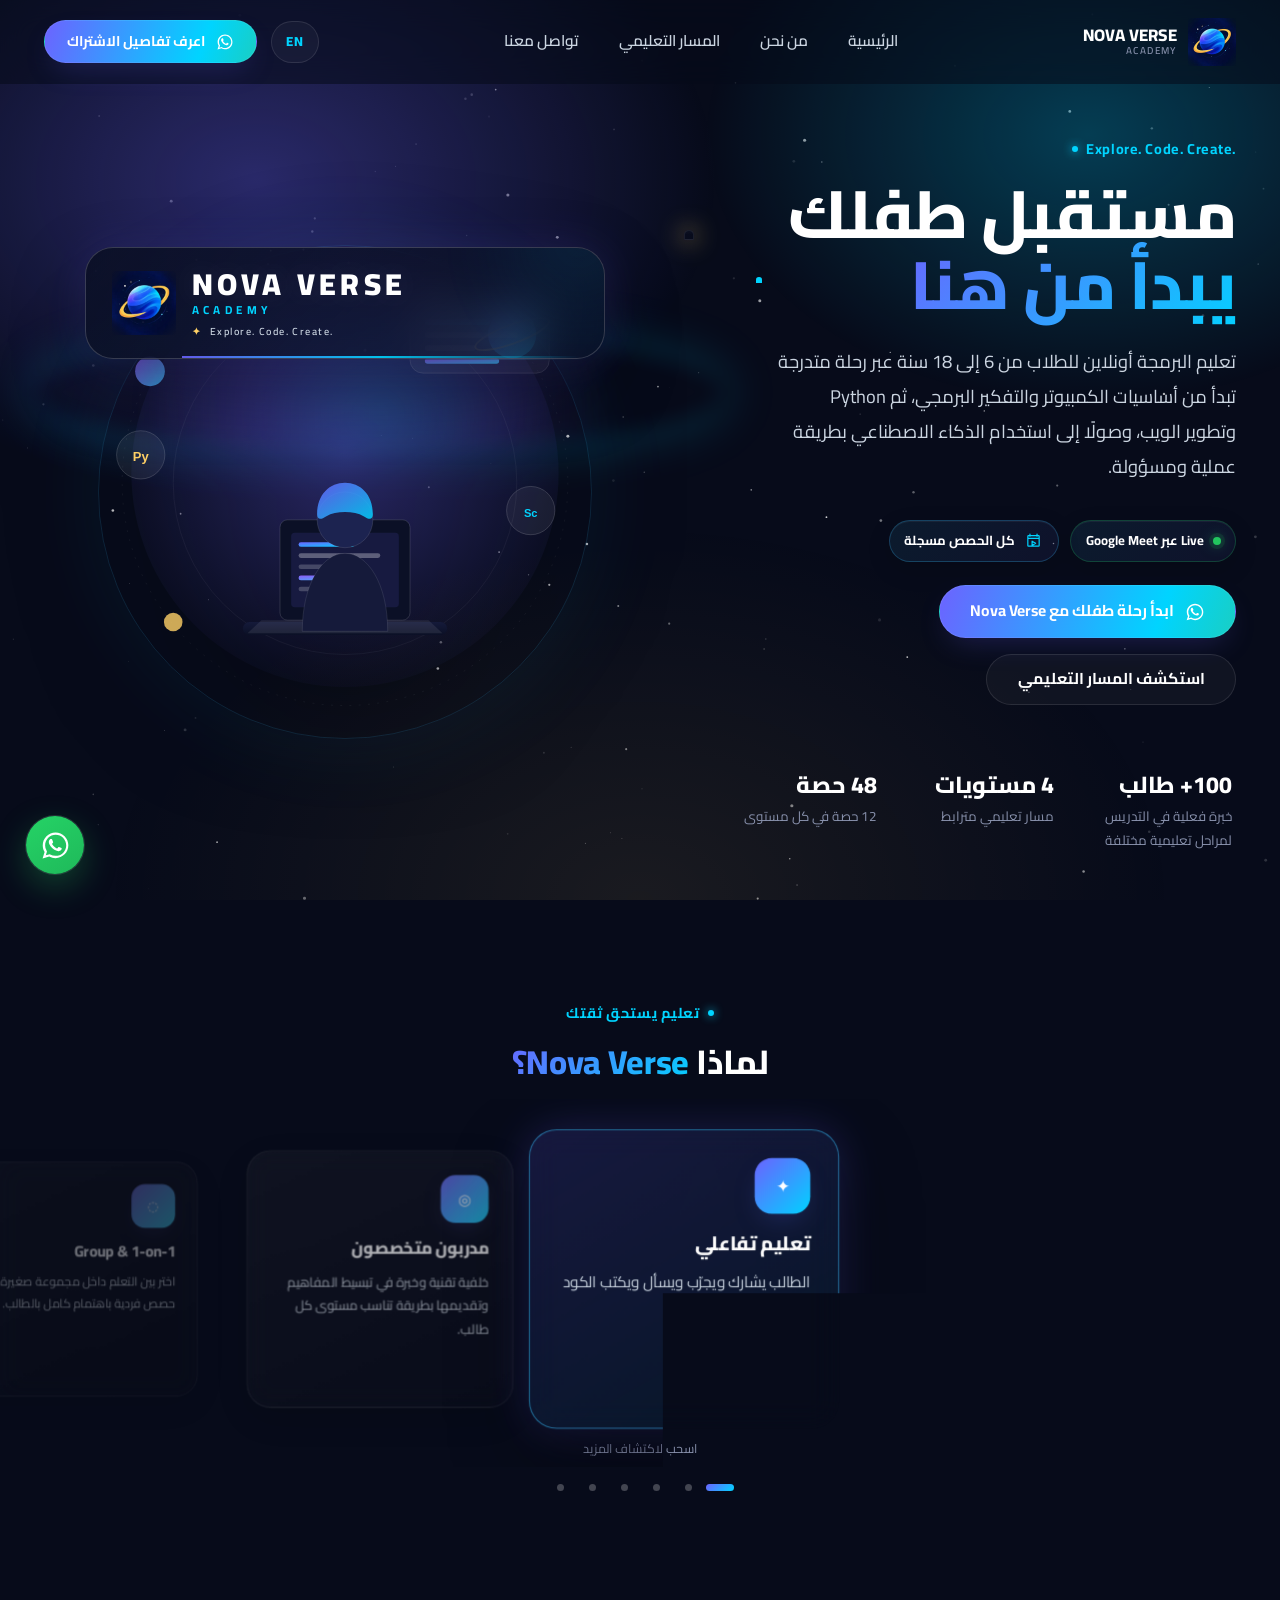
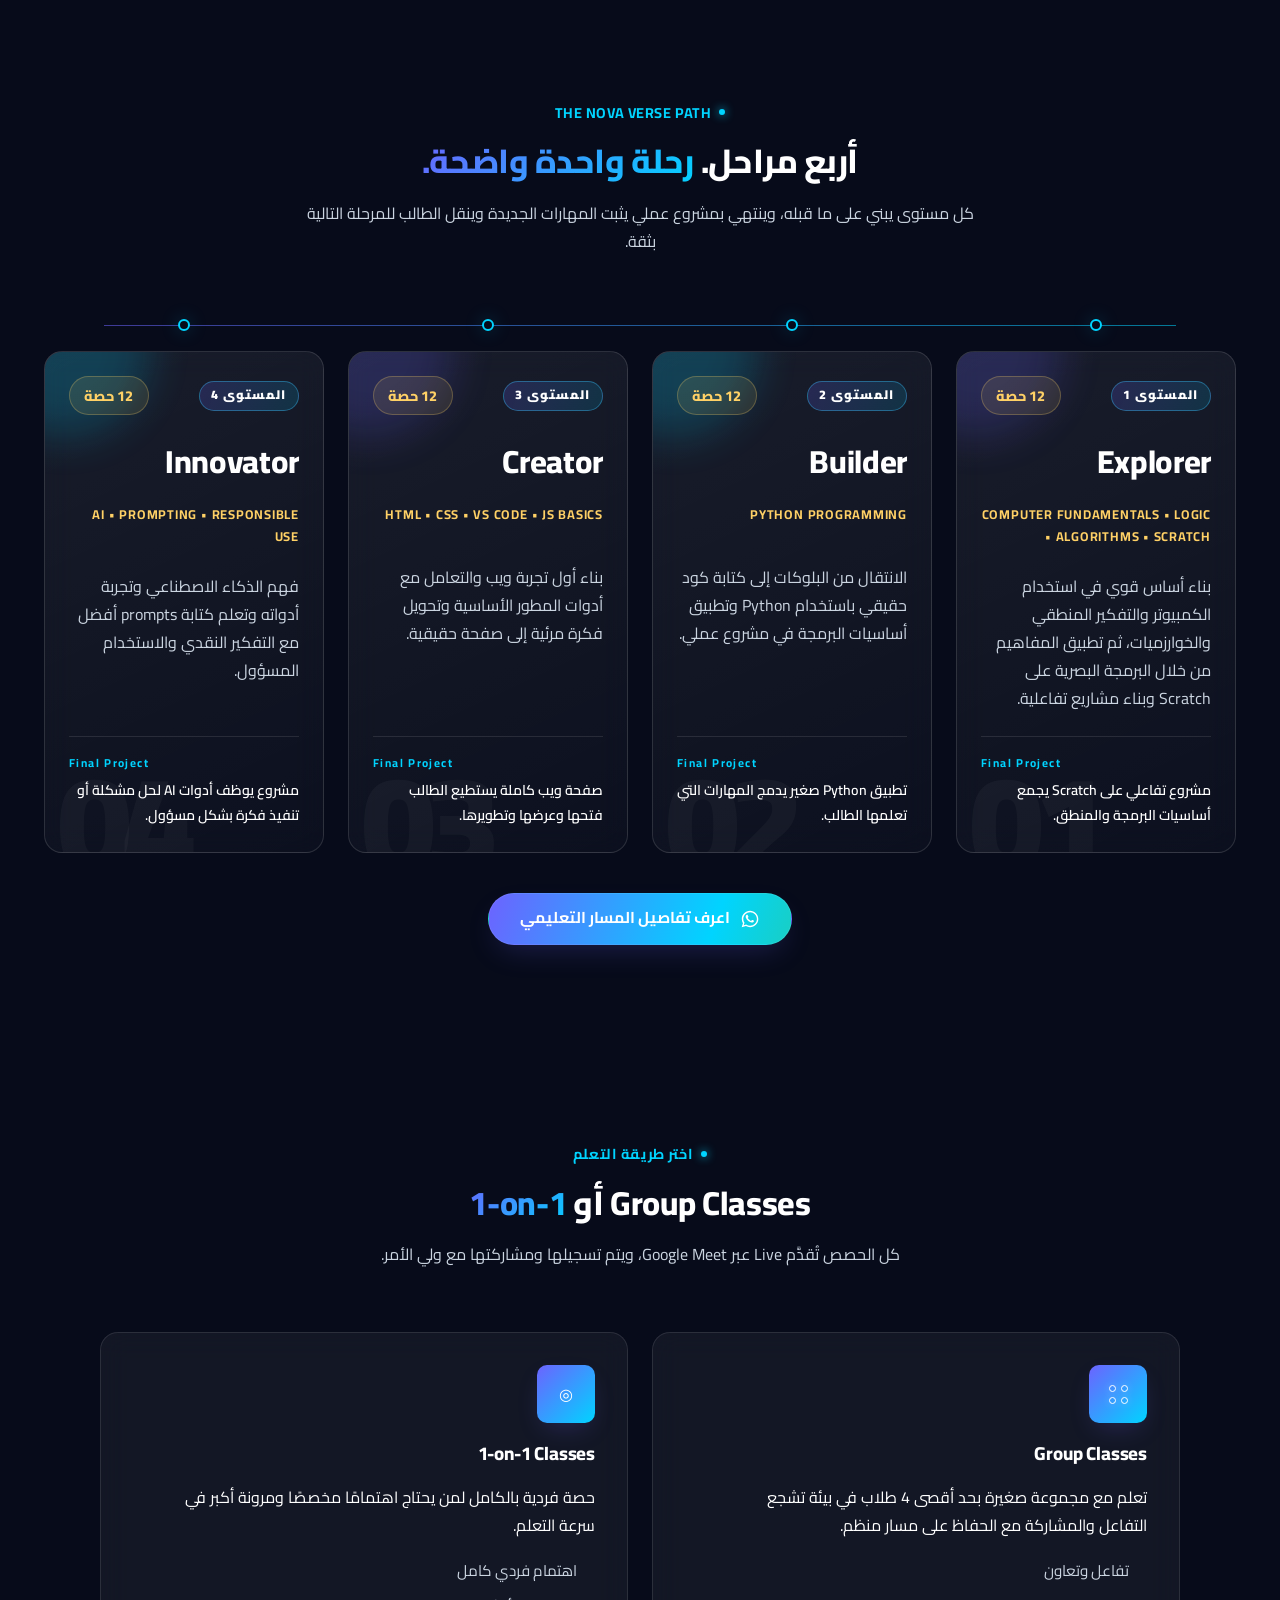
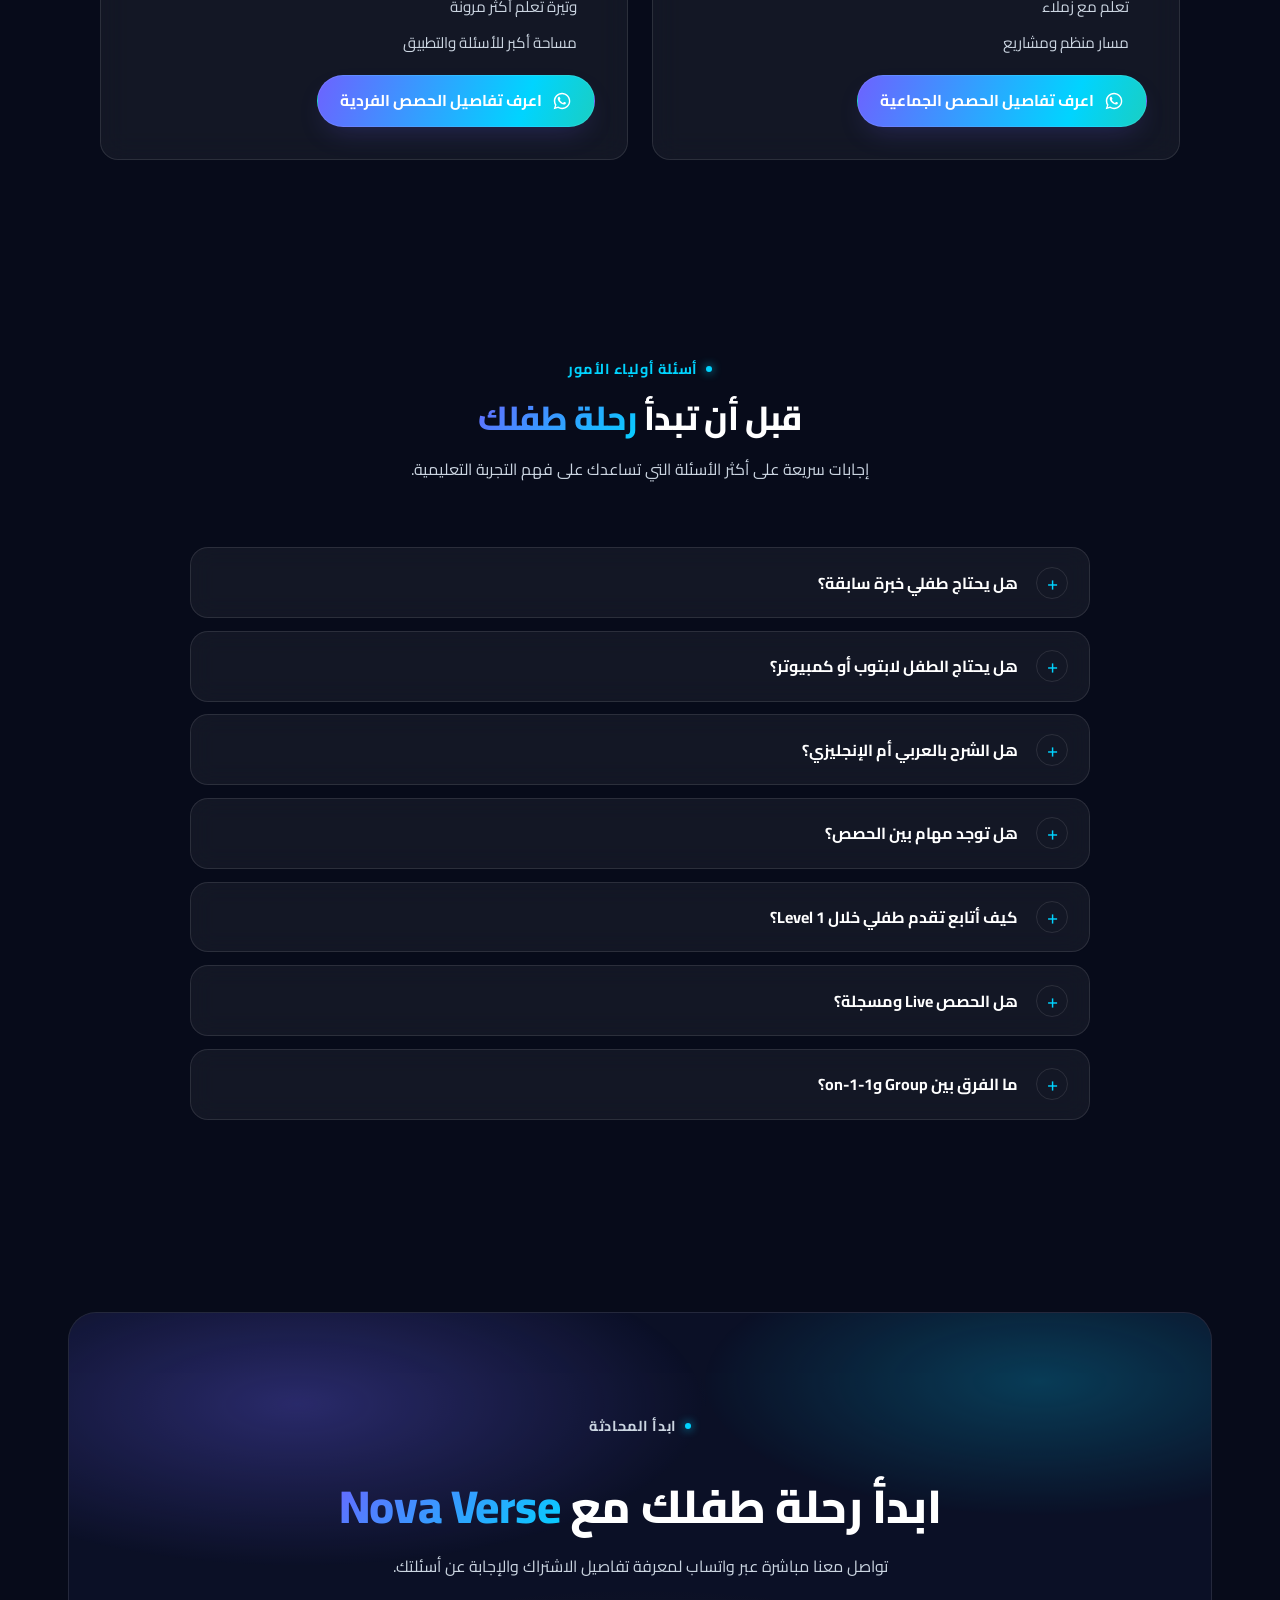
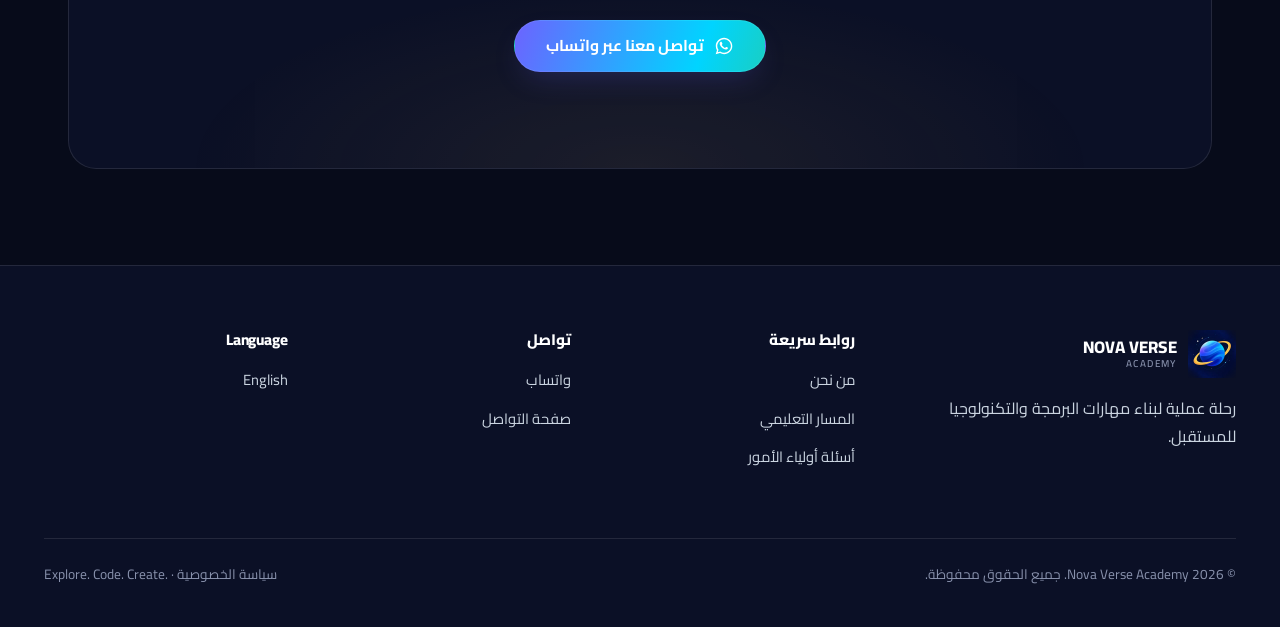
==== commit 002056f6: "Blend primary logo into surrounding backgrounds" ====
--- a/index.html
+++ b/index.html
@@ -195,7 +195,7 @@
     </script>
 
     <link rel="preload" href="/assets/fonts/cairo-arabic-748022f50c42.woff2" as="font" type="font/woff2" crossorigin>
-    <link rel="stylesheet" href="/css/site.css?v=9699a510130e">
+    <link rel="stylesheet" href="/css/site.css?v=f4b48b255030">
   </head>
   <body>
     <a href="#main-content" class="skip-link">تخطي إلى المحتوى</a
--- a/css/site.css
+++ b/css/site.css
@@ -311,6 +311,8 @@
   height: 48px;
   flex-shrink: 0;
   object-fit: contain;
+  -webkit-mask-image: radial-gradient(circle, #000 58%, rgba(0, 0, 0, 0.92) 68%, transparent 98%);
+  mask-image: radial-gradient(circle, #000 58%, rgba(0, 0, 0, 0.92) 68%, transparent 98%);
 }
 .logo__text {
   font-weight: 800;
@@ -422,7 +424,7 @@
 .group-dots{display:grid;grid-template-columns:repeat(2,7px);grid-template-rows:repeat(2,7px);gap:5px;place-content:center}.group-dots i{display:block;width:7px;height:7px;border:1.5px solid currentColor;border-radius:50%;box-shadow:0 0 8px rgba(255,255,255,.2)}
 
 /* The adjacent brand name labels this decorative emblem. */
-.hero-brand-mark{display:block;background:center/contain no-repeat url("../assets/images/logo-primary.webp")}
+.hero-brand-mark{display:block;background:center/contain no-repeat url("../assets/images/logo-primary.webp");-webkit-mask-image:radial-gradient(circle,#000 58%,rgba(0,0,0,.92) 68%,transparent 98%);mask-image:radial-gradient(circle,#000 58%,rgba(0,0,0,.92) 68%,transparent 98%)}
 /* sections.css */
 /* Section-specific layout */
 .starfield{position:fixed;inset:0;z-index:-2;pointer-events:none}.nebula-backdrop{position:absolute;inset:0;background:var(--gradient-nebula);z-index:-1;pointer-events:none}
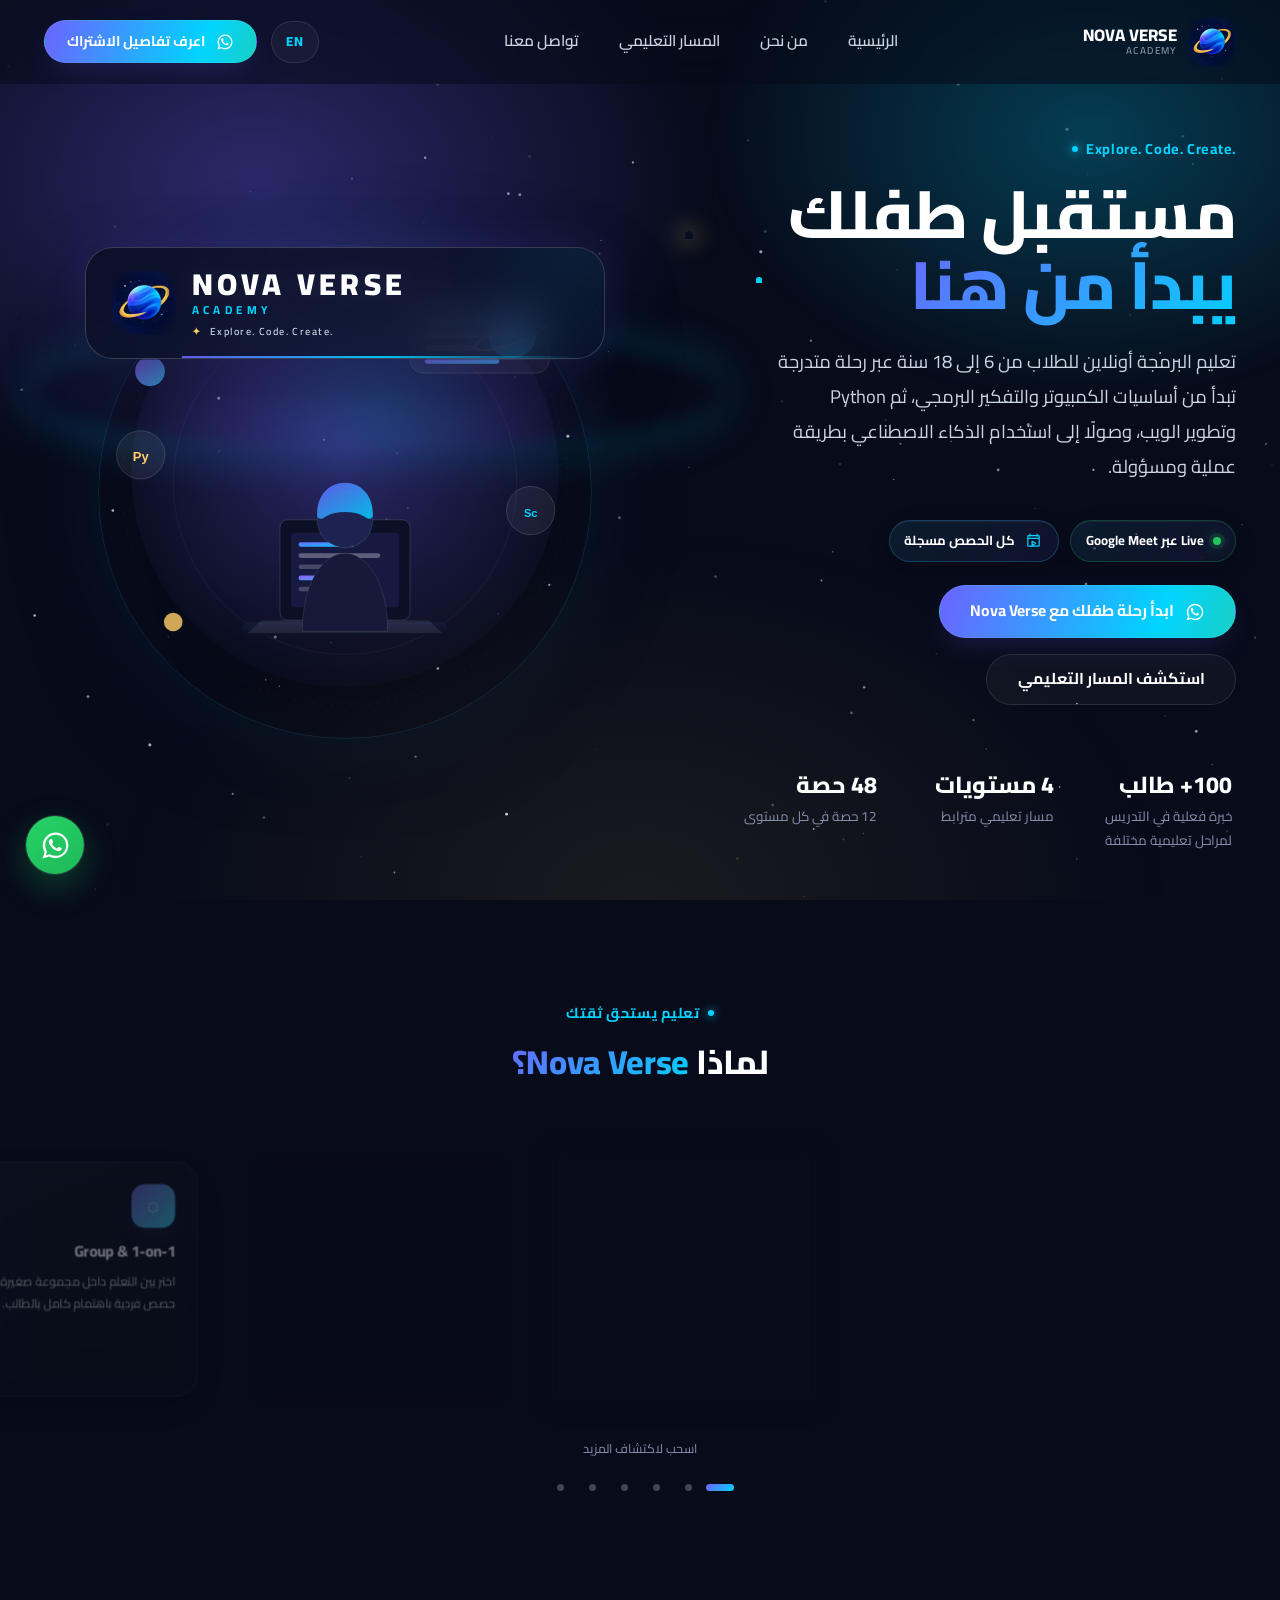
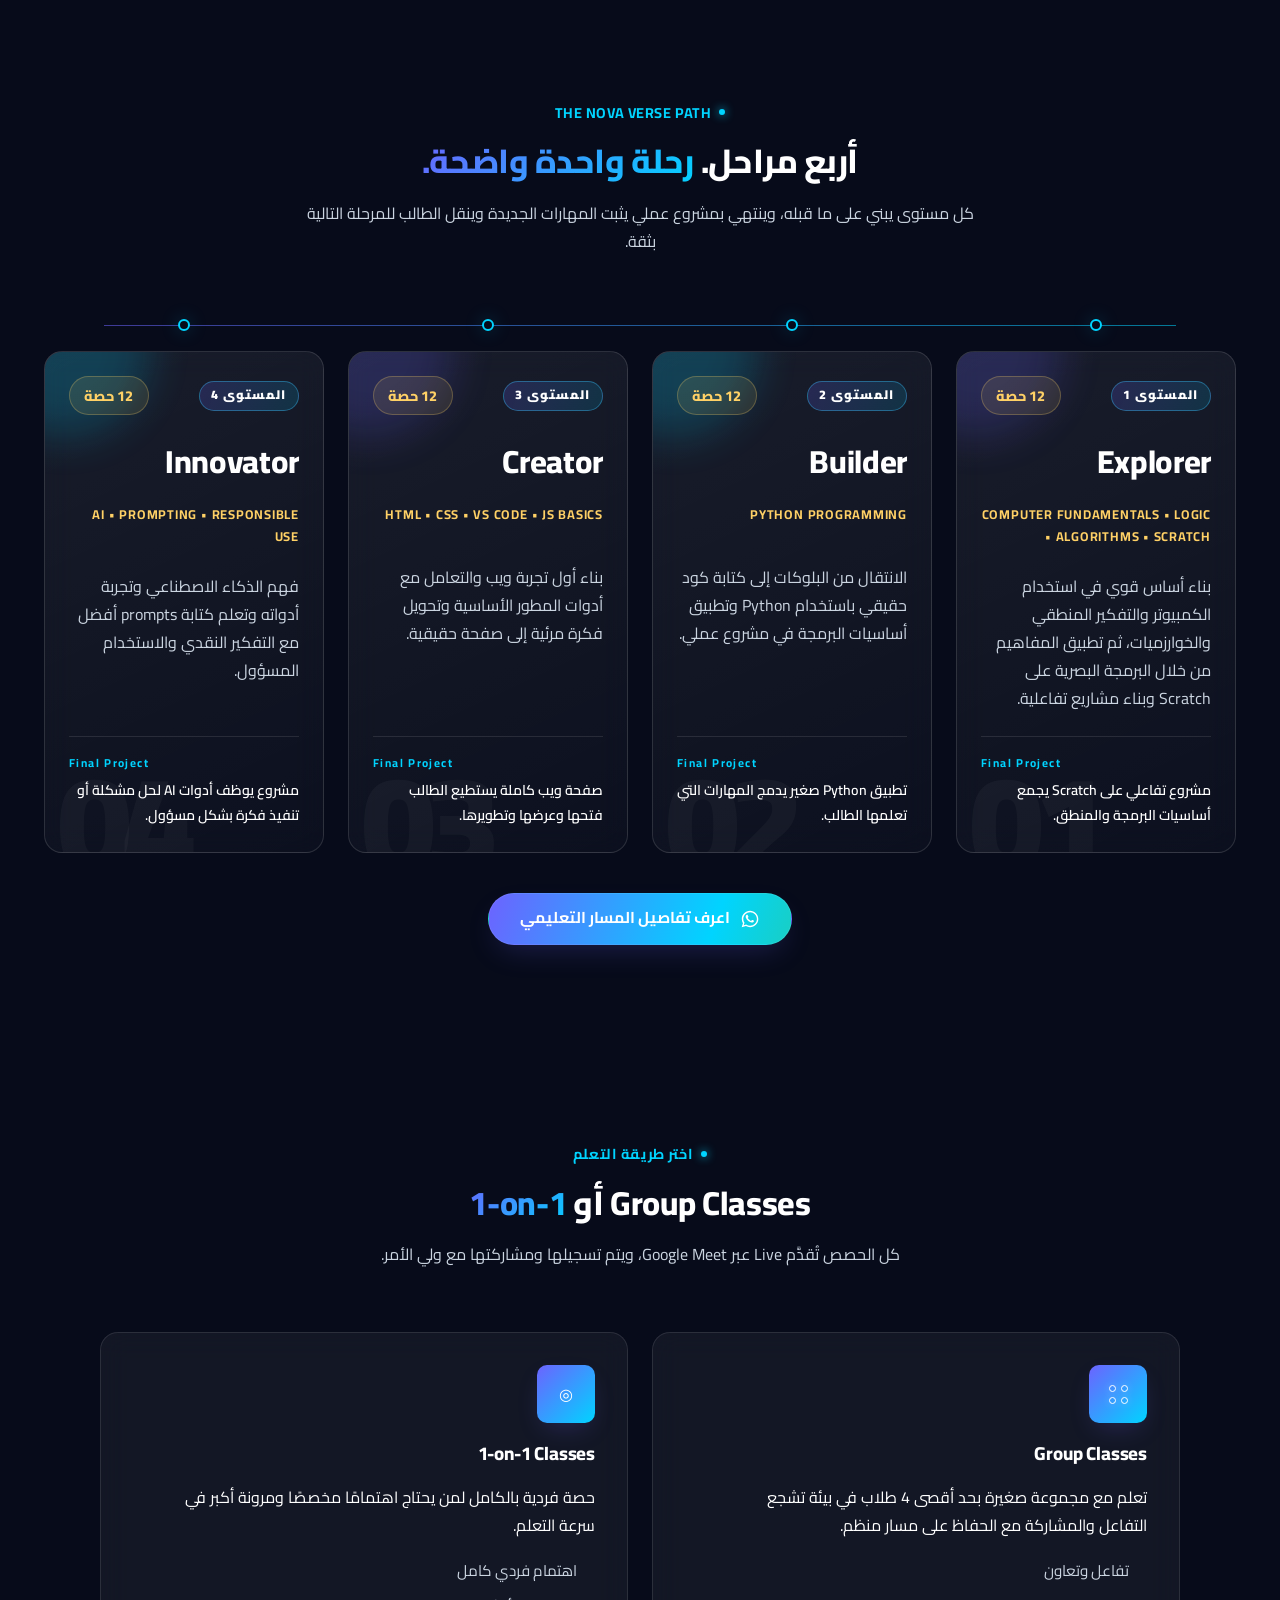
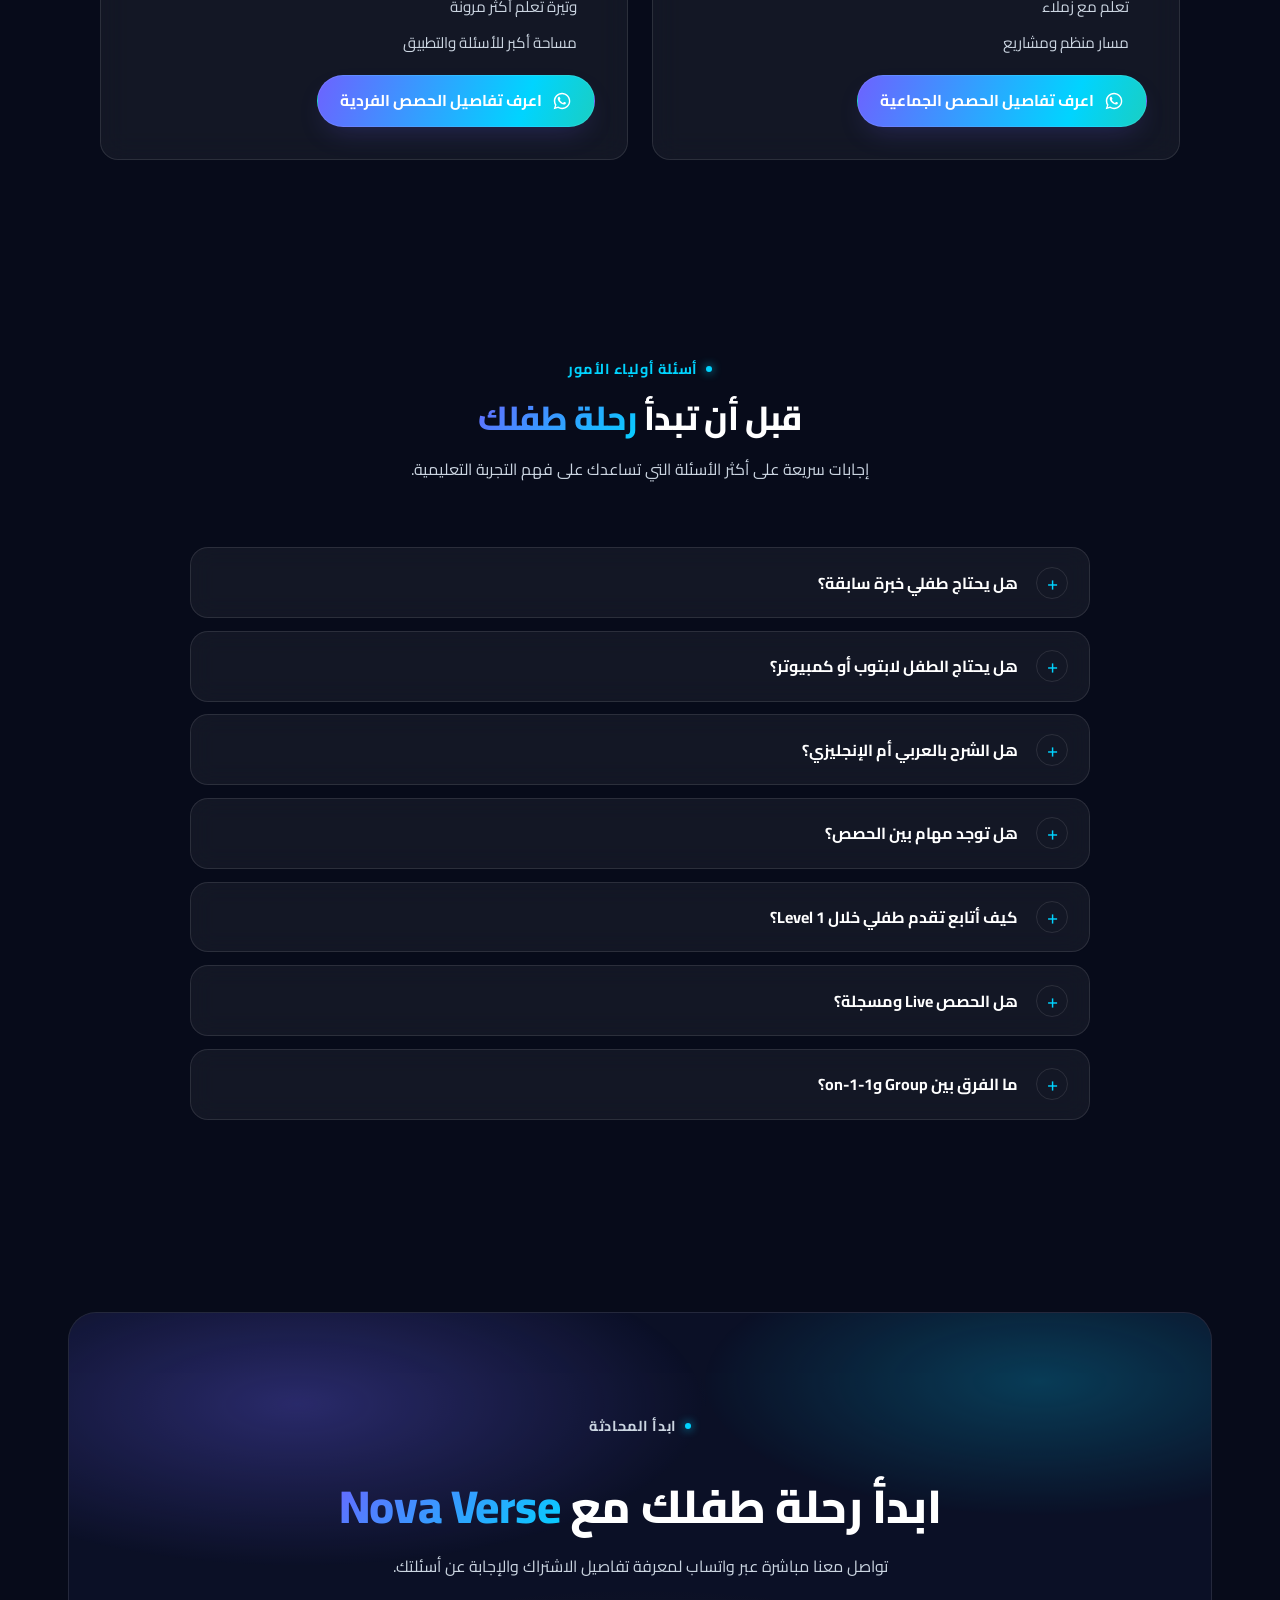
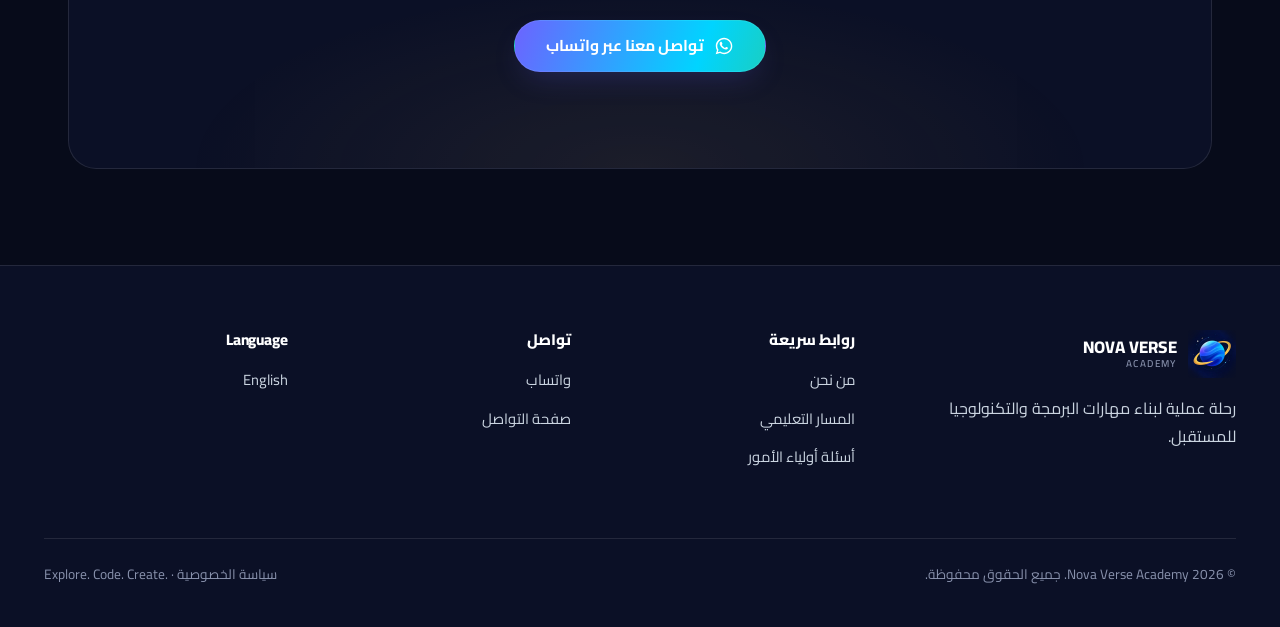
==== commit 3add9e19: "Strengthen logo edge blending" ====
--- a/index.html
+++ b/index.html
@@ -195,7 +195,7 @@
     </script>
 
     <link rel="preload" href="/assets/fonts/cairo-arabic-748022f50c42.woff2" as="font" type="font/woff2" crossorigin>
-    <link rel="stylesheet" href="/css/site.css?v=f4b48b255030">
+    <link rel="stylesheet" href="/css/site.css?v=3f5b00a207bd">
   </head>
   <body>
     <a href="#main-content" class="skip-link">تخطي إلى المحتوى</a
--- a/css/site.css
+++ b/css/site.css
@@ -311,8 +311,8 @@
   height: 48px;
   flex-shrink: 0;
   object-fit: contain;
-  -webkit-mask-image: radial-gradient(circle, #000 58%, rgba(0, 0, 0, 0.92) 68%, transparent 98%);
-  mask-image: radial-gradient(circle, #000 58%, rgba(0, 0, 0, 0.92) 68%, transparent 98%);
+  -webkit-mask-image: radial-gradient(circle, #000 48%, rgba(0, 0, 0, 0.78) 62%, rgba(0, 0, 0, 0.28) 78%, transparent 96%);
+  mask-image: radial-gradient(circle, #000 48%, rgba(0, 0, 0, 0.78) 62%, rgba(0, 0, 0, 0.28) 78%, transparent 96%);
 }
 .logo__text {
   font-weight: 800;
@@ -424,7 +424,7 @@
 .group-dots{display:grid;grid-template-columns:repeat(2,7px);grid-template-rows:repeat(2,7px);gap:5px;place-content:center}.group-dots i{display:block;width:7px;height:7px;border:1.5px solid currentColor;border-radius:50%;box-shadow:0 0 8px rgba(255,255,255,.2)}
 
 /* The adjacent brand name labels this decorative emblem. */
-.hero-brand-mark{display:block;background:center/contain no-repeat url("../assets/images/logo-primary.webp");-webkit-mask-image:radial-gradient(circle,#000 58%,rgba(0,0,0,.92) 68%,transparent 98%);mask-image:radial-gradient(circle,#000 58%,rgba(0,0,0,.92) 68%,transparent 98%)}
+.hero-brand-mark{display:block;background:center/contain no-repeat url("../assets/images/logo-primary.webp");-webkit-mask-image:radial-gradient(circle,#000 48%,rgba(0,0,0,.78) 62%,rgba(0,0,0,.28) 78%,transparent 96%);mask-image:radial-gradient(circle,#000 48%,rgba(0,0,0,.78) 62%,rgba(0,0,0,.28) 78%,transparent 96%)}
 /* sections.css */
 /* Section-specific layout */
 .starfield{position:fixed;inset:0;z-index:-2;pointer-events:none}.nebula-backdrop{position:absolute;inset:0;background:var(--gradient-nebula);z-index:-1;pointer-events:none}
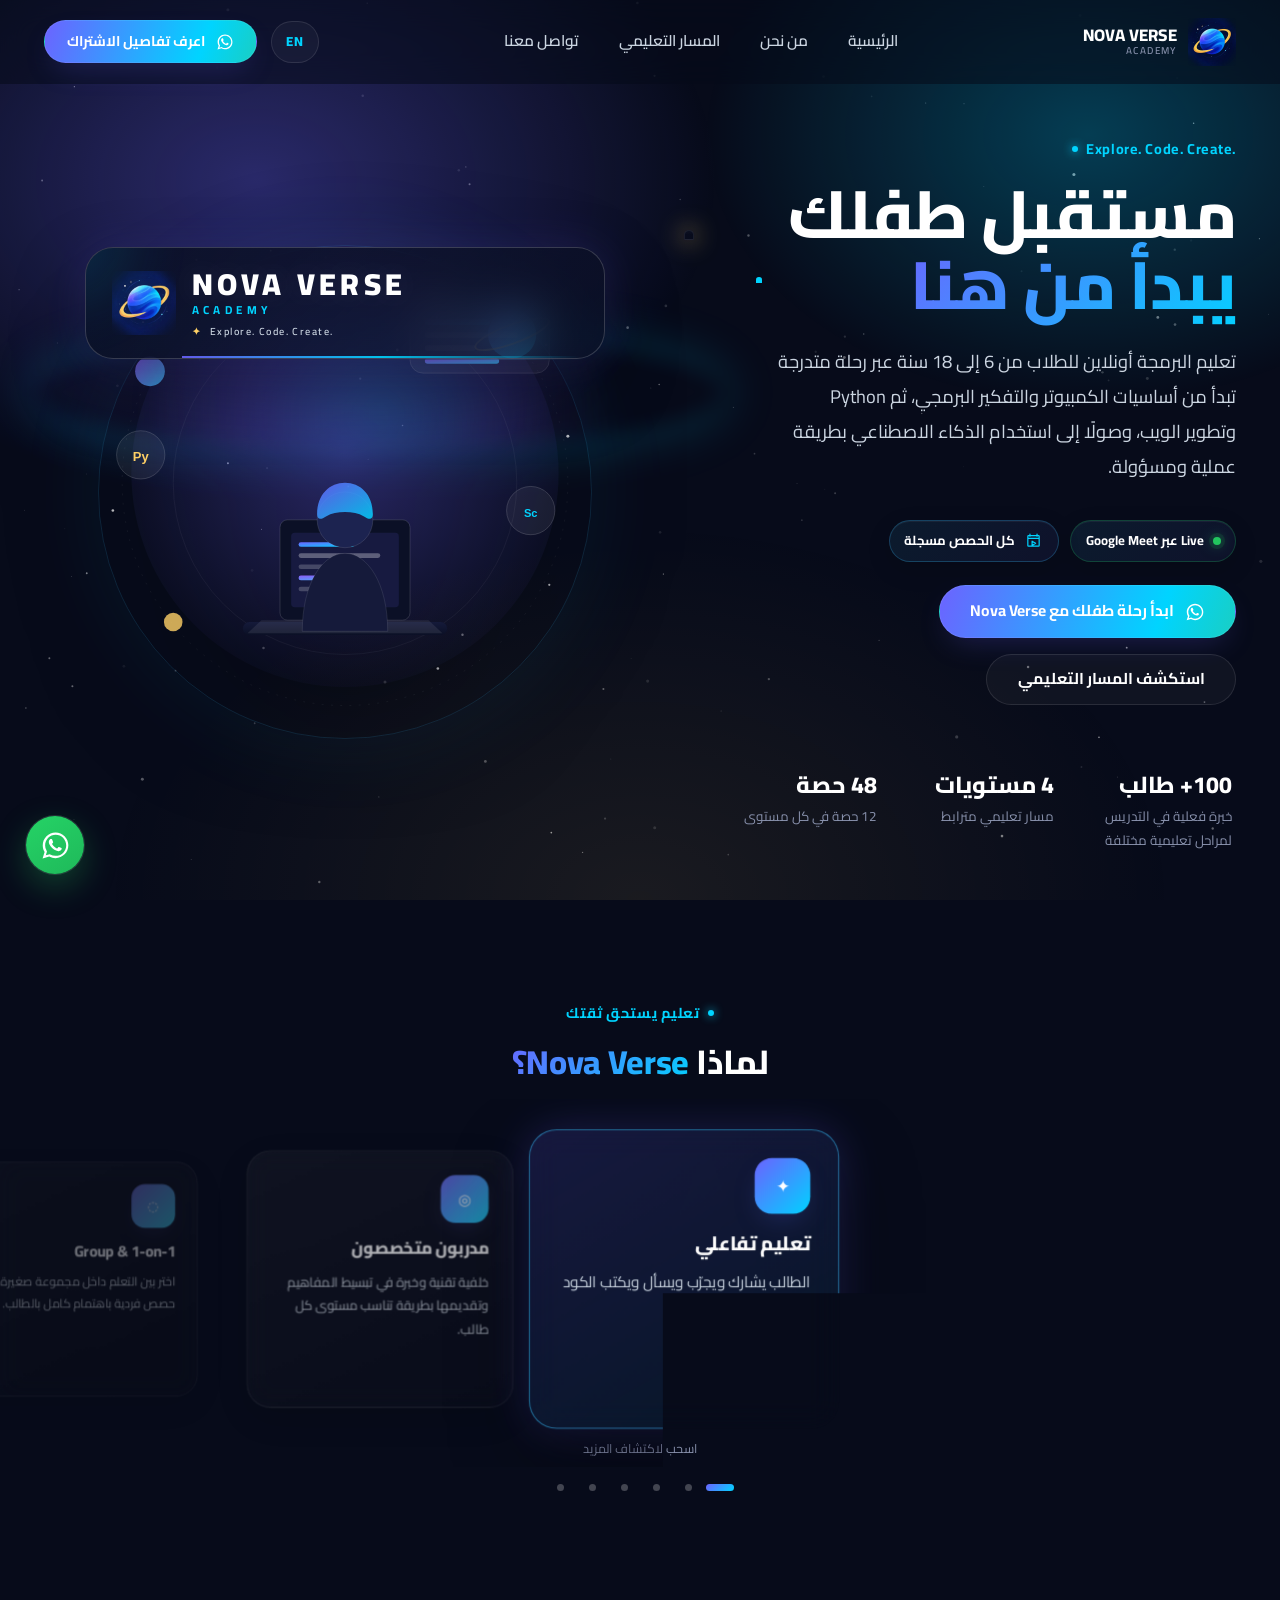
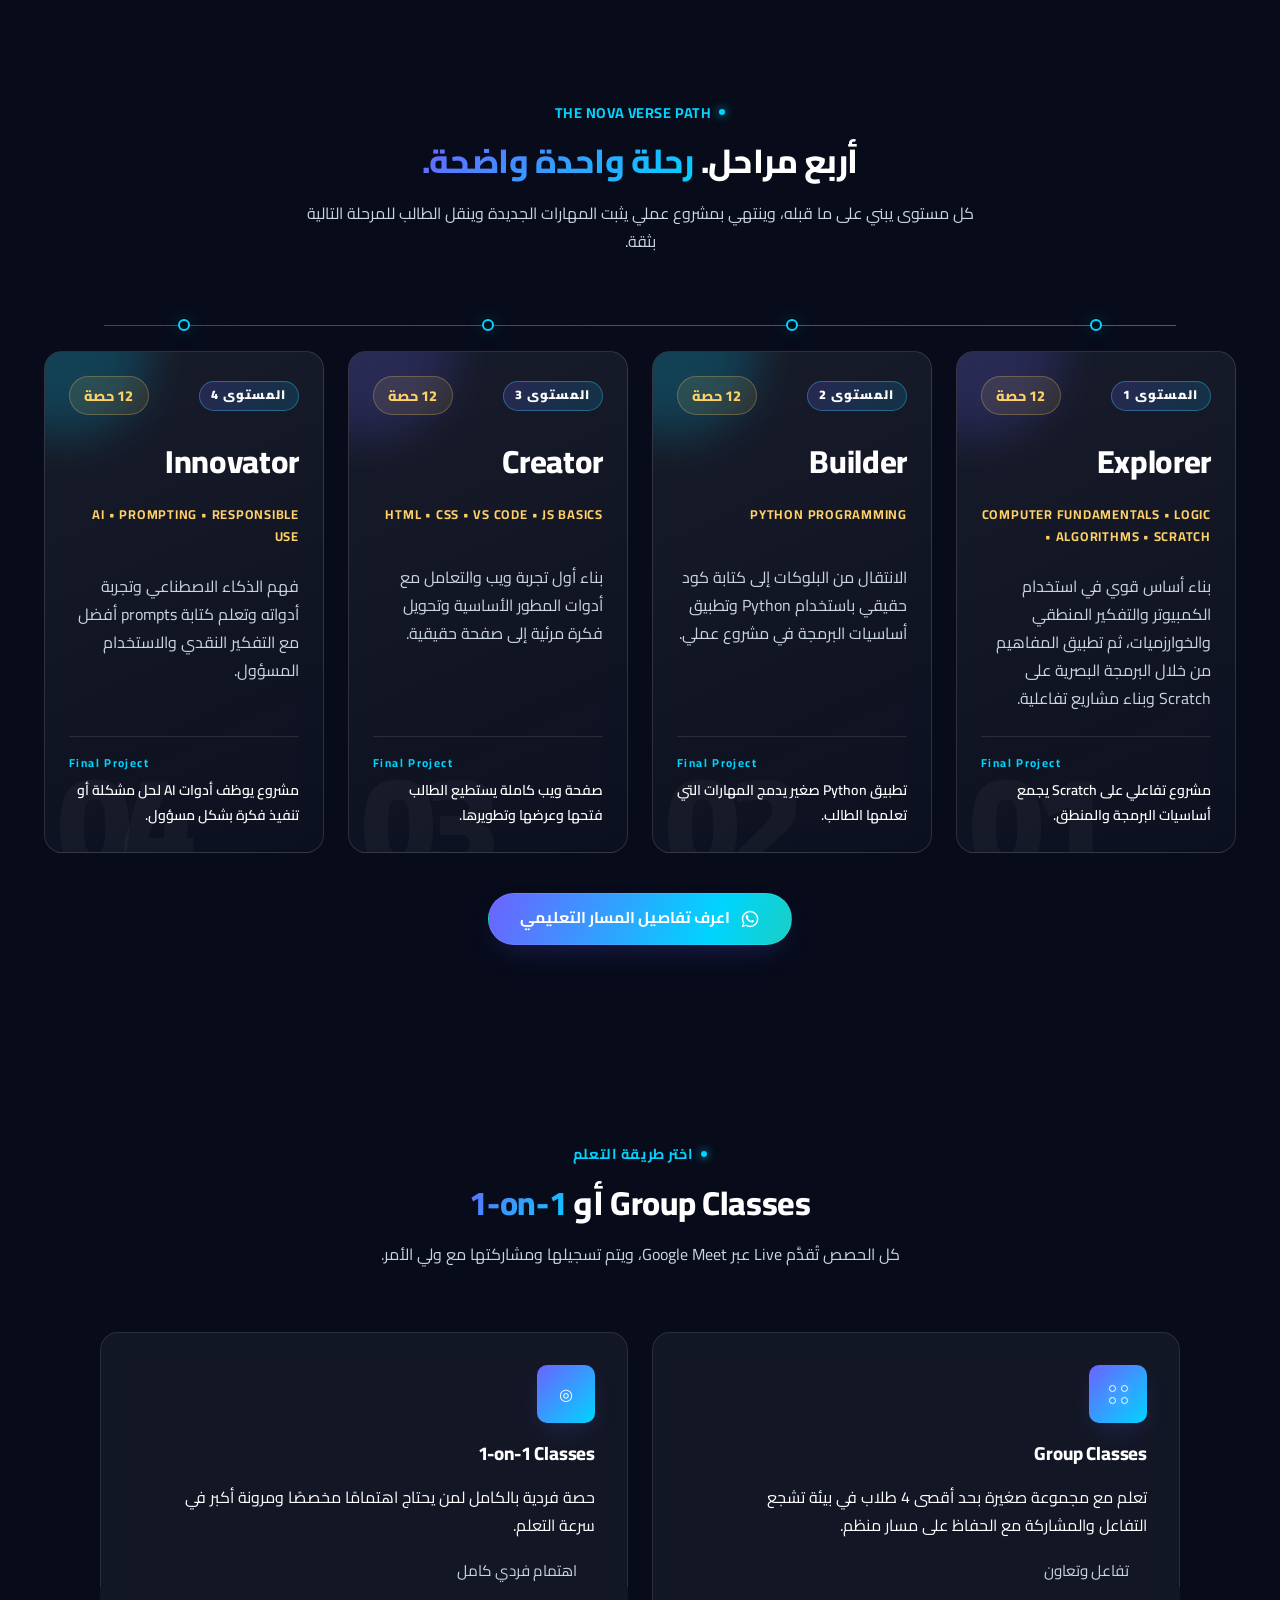
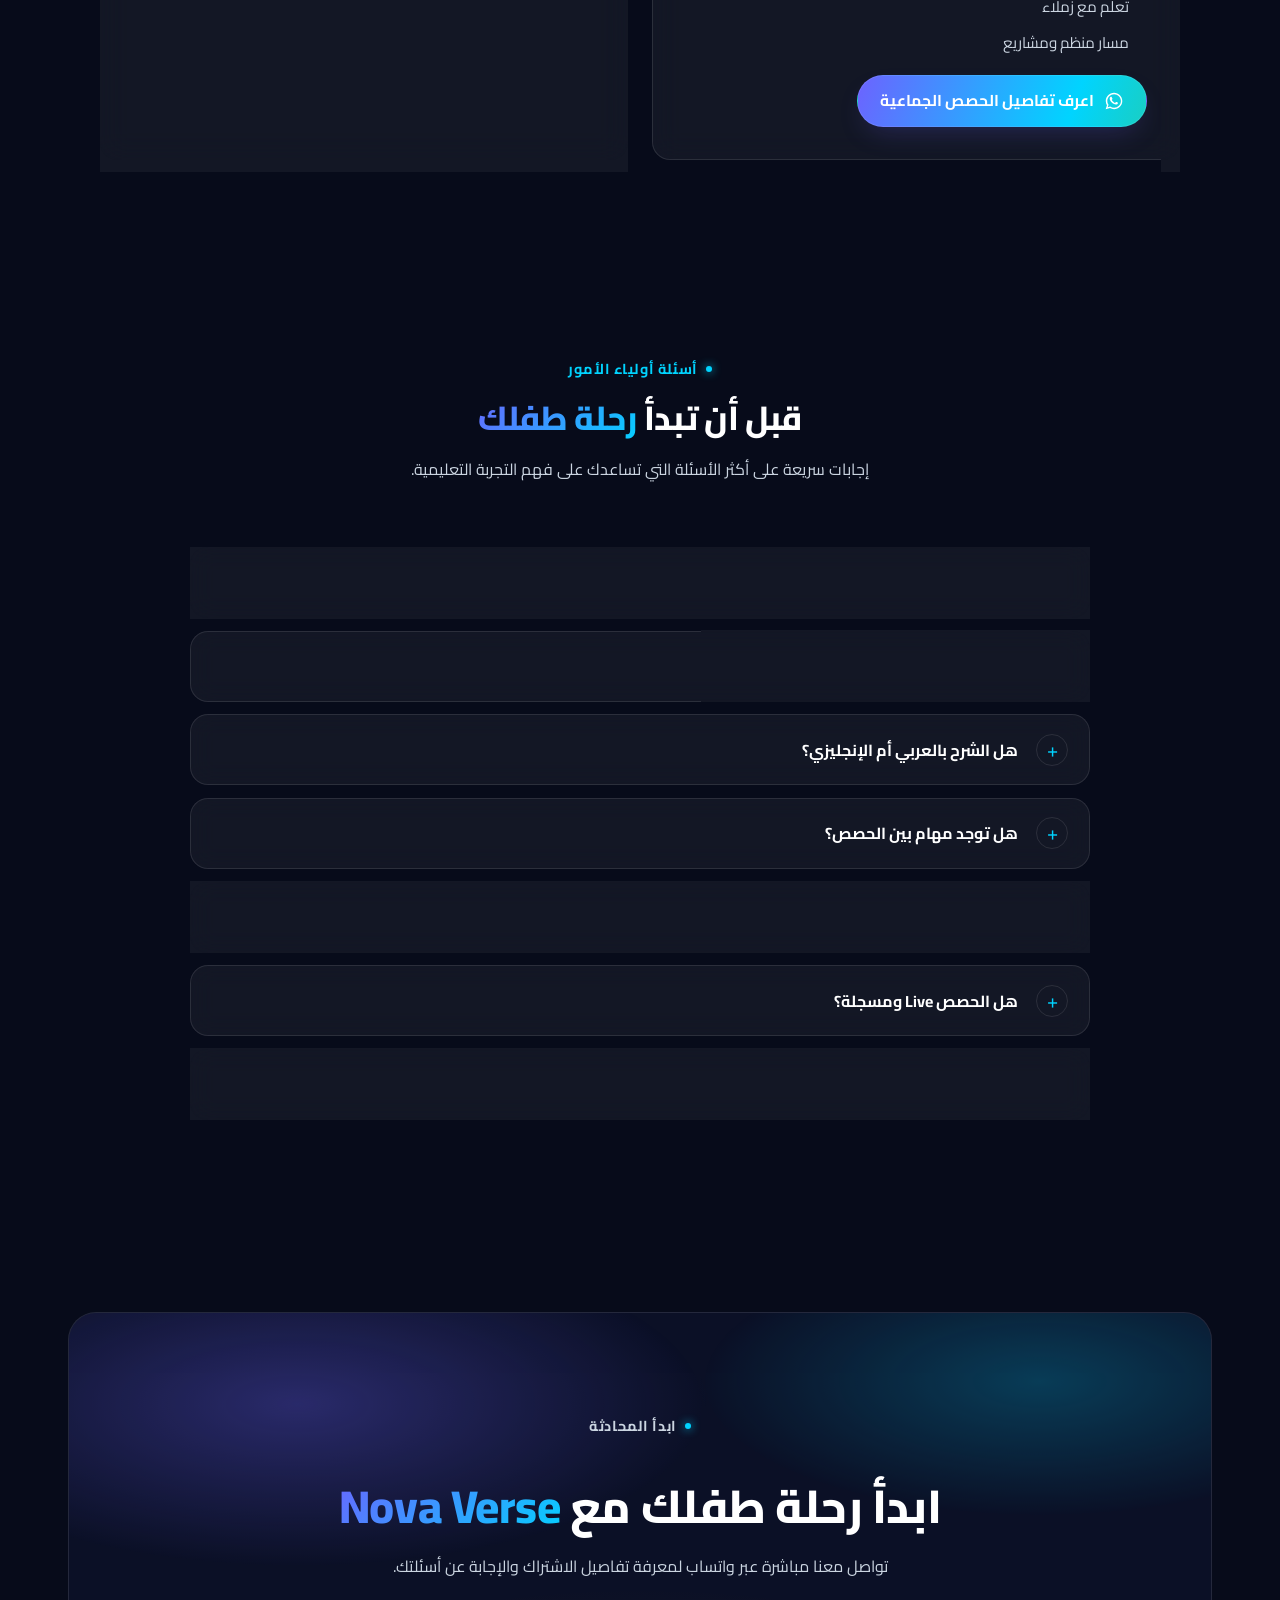
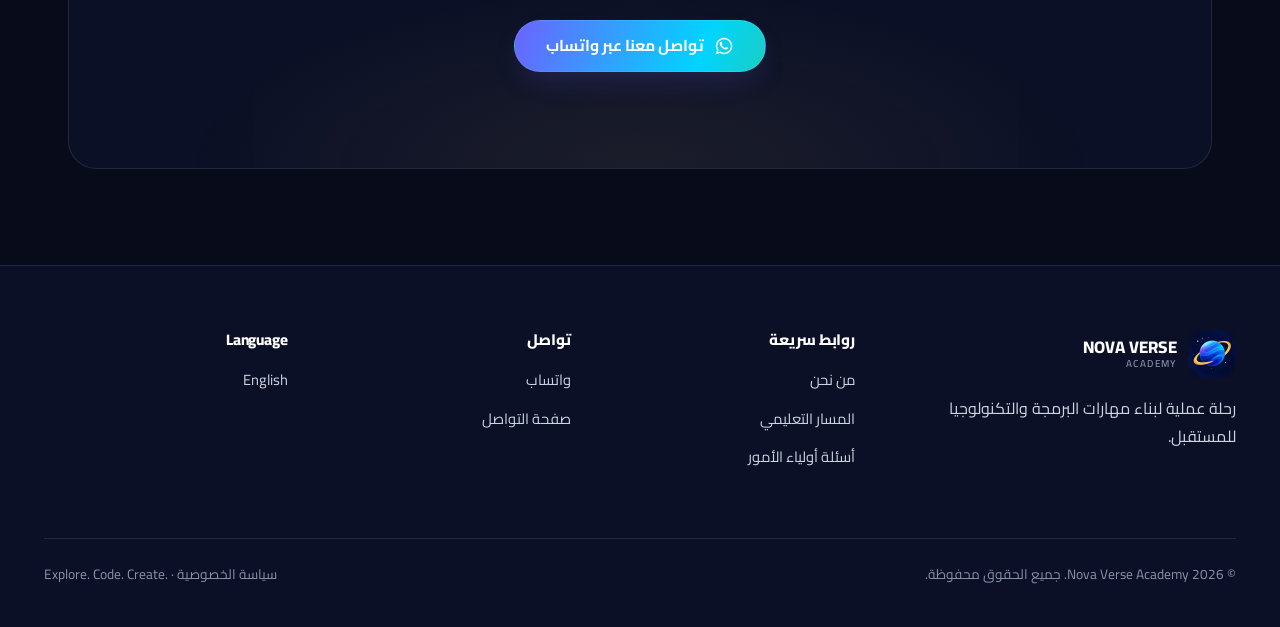
==== commit e578cd05: "Blend logo glow into hero background" ====
--- a/index.html
+++ b/index.html
@@ -195,7 +195,7 @@
     </script>
 
     <link rel="preload" href="/assets/fonts/cairo-arabic-748022f50c42.woff2" as="font" type="font/woff2" crossorigin>
-    <link rel="stylesheet" href="/css/site.css?v=3f5b00a207bd">
+    <link rel="stylesheet" href="/css/site.css?v=0ed745f0353c">
   </head>
   <body>
     <a href="#main-content" class="skip-link">تخطي إلى المحتوى</a
--- a/css/site.css
+++ b/css/site.css
@@ -305,14 +305,17 @@
   display: flex;
   align-items: center;
   gap: 0.7rem;
+  isolation: isolate;
 }
 .logo__mark {
   width: 48px;
   height: 48px;
   flex-shrink: 0;
   object-fit: contain;
-  -webkit-mask-image: radial-gradient(circle, #000 48%, rgba(0, 0, 0, 0.78) 62%, rgba(0, 0, 0, 0.28) 78%, transparent 96%);
-  mask-image: radial-gradient(circle, #000 48%, rgba(0, 0, 0, 0.78) 62%, rgba(0, 0, 0, 0.28) 78%, transparent 96%);
+  mix-blend-mode: screen;
+  filter: drop-shadow(0 0 10px rgba(45, 111, 255, 0.24));
+  -webkit-mask-image: radial-gradient(circle, #000 52%, rgba(0, 0, 0, 0.9) 62%, rgba(0, 0, 0, 0.52) 74%, rgba(0, 0, 0, 0.16) 85%, transparent 96%);
+  mask-image: radial-gradient(circle, #000 52%, rgba(0, 0, 0, 0.9) 62%, rgba(0, 0, 0, 0.52) 74%, rgba(0, 0, 0, 0.16) 85%, transparent 96%);
 }
 .logo__text {
   font-weight: 800;
@@ -415,7 +418,7 @@
 .modes-grid{display:grid;grid-template-columns:repeat(2,minmax(0,1fr));gap:1.5rem;align-items:stretch;max-width:1080px;margin-inline:auto}.mode-card{padding:2rem;display:flex;flex-direction:column;gap:1.15rem;min-height:410px;height:100%;align-items:flex-start;text-align:start}.mode-card>.icon-badge{align-self:flex-start}.mode-card h3{width:100%;margin:0}.mode-card p{width:100%;max-width:46ch}.mode-card ul{width:100%;display:flex;flex-direction:column;gap:.6rem;padding-inline-start:1.15rem}.mode-card li{color:var(--text-secondary);font-size:.95rem}.mode-cta{margin-top:auto;align-self:flex-start!important;width:auto!important;min-width:260px;min-height:52px!important;max-height:56px!important;padding:.85rem 1.35rem!important;background:linear-gradient(110deg,var(--primary) 0%,var(--secondary) 74%,#2acb9a 118%)!important;color:#fff;border-color:rgba(255,255,255,.09)!important;box-shadow:0 12px 28px -10px var(--shadow-color)!important;overflow:hidden}.mode-cta:hover{transform:translateY(-2px);box-shadow:0 16px 36px -8px var(--shadow-color)!important}
 .form-grid{display:grid;grid-template-columns:1fr 1fr;gap:var(--space-md)}.form-field{display:flex;flex-direction:column;gap:.5rem}.form-field.full{grid-column:1/-1}.form-field label{font-size:.92rem;font-weight:600;color:var(--text-secondary)}.form-field input,.form-field select,.form-field textarea{background:rgba(255,255,255,.03);border:1px solid var(--border-color);border-radius:var(--radius-sm);padding:.85rem 1.1rem;color:var(--text-primary)}.file-upload{position:relative;border:1.5px dashed var(--border-color);border-radius:var(--radius-sm);padding:var(--space-md);text-align:center;color:var(--text-muted);cursor:pointer}.file-upload input{position:absolute;inset:0;width:100%;height:100%;opacity:0;cursor:pointer}.file-upload:focus-within{border-color:var(--secondary);box-shadow:0 0 0 3px rgba(0,212,255,.18)}.form-note{font-size:.85rem;color:var(--text-muted)}.consent-field{margin-top:.25rem}.consent-label{display:flex;align-items:flex-start;gap:.75rem;line-height:1.8;cursor:pointer}.consent-label input{flex:0 0 auto;width:20px;height:20px;margin-top:.3rem;padding:0;accent-color:var(--secondary)}.consent-label a{color:var(--secondary);text-decoration:underline;text-underline-offset:3px}.form-status{margin:0 0 var(--space-md);padding:.85rem 1rem;border:1px solid rgba(56,189,248,.35);border-radius:var(--radius-sm);background:rgba(56,189,248,.1);color:var(--text-primary);font-weight:700}.form-status.is-error{border-color:rgba(248,113,113,.45);background:rgba(248,113,113,.1)}
 .language-switch{height:42px;min-width:48px;padding:0 12px;border-radius:var(--radius-full);border:1px solid var(--border-color);background:rgba(255,255,255,.04);display:inline-flex;align-items:center;justify-content:center;font-size:.82rem;font-weight:800;letter-spacing:.06em;color:var(--secondary)}
-.hero-brand-lockup{position:absolute;inset:7% 5% auto 5%;z-index:6;min-height:150px;padding:1.45rem 1.55rem;border:1px solid rgba(255,255,255,.17);border-radius:30px;background:linear-gradient(135deg,rgba(13,18,48,.82),rgba(7,11,26,.42));backdrop-filter:blur(20px);-webkit-backdrop-filter:blur(20px);box-shadow:0 28px 80px rgba(0,0,0,.35),0 0 60px var(--shadow-color);overflow:hidden;display:grid;grid-template-columns:auto 1fr;align-items:center;gap:1.1rem;text-align:left;direction:ltr}.hero-brand-lockup::before{content:"";position:absolute;width:210px;height:210px;border-radius:50%;right:-70px;top:-100px;background:var(--gradient-primary);filter:blur(45px);opacity:.25}.hero-brand-lockup::after{content:"LEARNING BEYOND LIMITS";position:absolute;right:1.35rem;bottom:.9rem;font-size:.52rem;letter-spacing:.24em;font-weight:800;color:rgba(255,255,255,.32)}.hero-brand-lockup>.hero-brand-mark{width:76px;height:76px;filter:drop-shadow(0 0 20px var(--glow-color));position:relative;z-index:1}.hero-brand-lockup>div{display:grid;position:relative;z-index:1;line-height:1}.hero-brand-lockup strong{font-size:clamp(1.35rem,3vw,2.15rem);font-weight:900;letter-spacing:.12em;color:var(--text-primary);text-shadow:0 0 30px rgba(255,255,255,.12)}.hero-brand-lockup span{font-size:.76rem;letter-spacing:.42em;color:var(--secondary);font-weight:700;margin-top:.45rem}.hero-brand-lockup small{font-size:.7rem;color:var(--text-secondary);margin-top:.8rem;letter-spacing:.16em;font-weight:600}.hero-brand-lockup small::before{content:"✦";color:var(--accent);margin-right:.55rem}.hero-visual::before,.hero-visual::after{content:"";position:absolute;border-radius:50%;pointer-events:none}.hero-visual::before{width:120px;height:120px;inset-inline-end:-2%;top:22%;border:1px solid rgba(0,212,255,.22);box-shadow:0 0 50px var(--glow-color);animation:float-bob 6s ease-in-out infinite}.hero-visual::after{width:10px;height:10px;inset-inline-start:8%;top:25%;background:var(--accent);box-shadow:0 0 24px var(--accent),70px 45px 0 -2px var(--secondary),120px -25px 0 -3px var(--text-primary)}
+.hero-brand-lockup{position:absolute;inset:7% 5% auto 5%;z-index:6;min-height:150px;padding:1.45rem 1.55rem;border:1px solid rgba(255,255,255,.17);border-radius:30px;background:radial-gradient(circle at 14% 50%,rgba(4,17,76,.9) 0,rgba(10,28,96,.7) 15%,rgba(41,45,130,.4) 34%,rgba(47,43,118,.16) 52%,transparent 70%),linear-gradient(135deg,rgba(13,18,48,.82),rgba(7,11,26,.42));backdrop-filter:blur(20px);-webkit-backdrop-filter:blur(20px);box-shadow:0 28px 80px rgba(0,0,0,.35),0 0 60px var(--shadow-color);overflow:hidden;display:grid;grid-template-columns:auto 1fr;align-items:center;gap:1.1rem;text-align:left;direction:ltr;isolation:isolate}.hero-brand-lockup::before{content:"";position:absolute;inset:-55% -20%;border-radius:50%;background:radial-gradient(ellipse at 18% 52%,rgba(25,80,215,.36) 0,rgba(64,52,190,.2) 24%,transparent 54%),radial-gradient(circle at 86% 16%,rgba(0,212,255,.2),transparent 34%);filter:blur(28px);opacity:.78;pointer-events:none}.hero-brand-lockup::after{content:"LEARNING BEYOND LIMITS";position:absolute;right:1.35rem;bottom:.9rem;font-size:.52rem;letter-spacing:.24em;font-weight:800;color:rgba(255,255,255,.32)}.hero-brand-lockup>.hero-brand-mark{width:76px;height:76px;filter:drop-shadow(0 0 18px rgba(43,105,255,.5));mix-blend-mode:screen;position:relative;z-index:1}.hero-brand-lockup>div{display:grid;position:relative;z-index:1;line-height:1}.hero-brand-lockup strong{font-size:clamp(1.35rem,3vw,2.15rem);font-weight:900;letter-spacing:.12em;color:var(--text-primary);text-shadow:0 0 30px rgba(255,255,255,.12)}.hero-brand-lockup span{font-size:.76rem;letter-spacing:.42em;color:var(--secondary);font-weight:700;margin-top:.45rem}.hero-brand-lockup small{font-size:.7rem;color:var(--text-secondary);margin-top:.8rem;letter-spacing:.16em;font-weight:600}.hero-brand-lockup small::before{content:"✦";color:var(--accent);margin-right:.55rem}.hero-visual::before,.hero-visual::after{content:"";position:absolute;border-radius:50%;pointer-events:none}.hero-visual::before{width:120px;height:120px;inset-inline-end:-2%;top:22%;border:1px solid rgba(0,212,255,.22);box-shadow:0 0 50px var(--glow-color);animation:float-bob 6s ease-in-out infinite}.hero-visual::after{width:10px;height:10px;inset-inline-start:8%;top:25%;background:var(--accent);box-shadow:0 0 24px var(--accent),70px 45px 0 -2px var(--secondary),120px -25px 0 -3px var(--text-primary)}
 .whatsapp-float{position:fixed;bottom:26px;left:26px;z-index:500;width:58px!important;height:58px!important;min-width:58px!important;min-height:58px!important;max-width:58px!important;max-height:58px!important;border-radius:50%!important;background:linear-gradient(145deg,#25d366,#1fb95a)!important;color:#fff!important;display:grid!important;place-items:center!important;box-shadow:0 12px 34px rgba(37,211,102,.28),0 0 0 1px rgba(255,255,255,.13)!important;animation:float-bob 4s ease-in-out infinite;overflow:hidden!important}.whatsapp-float>svg{display:none!important}.whatsapp-float::before{content:"";display:block;width:31px;height:31px;background:center/contain no-repeat url("data:image/svg+xml,%3Csvg xmlns='http://www.w3.org/2000/svg' viewBox='0 0 24 24'%3E%3Cpath fill='%23ffffff' d='M12.04 2C6.58 2 2.13 6.45 2.13 11.91c0 1.87.5 3.62 1.44 5.13L2 22l5.13-1.51a9.87 9.87 0 0 0 4.9 1.31h.01c5.46 0 9.91-4.45 9.91-9.91C21.95 6.44 17.5 2 12.04 2Zm0 18.03h-.01a8.17 8.17 0 0 1-4.17-1.14l-.3-.18-3.05.9.9-2.98-.19-.31a8.09 8.09 0 0 1-1.25-4.4c0-4.5 3.66-8.16 8.16-8.16 4.5 0 8.16 3.66 8.16 8.16 0 4.5-3.7 8.11-8.25 8.11Zm4.47-6.11c-.24-.12-1.44-.71-1.66-.79-.22-.08-.39-.12-.55.12-.16.24-.63.79-.78.95-.14.16-.29.18-.53.06-2.07-1.03-3.42-3.08-3.57-3.32-.14-.24-.02-.37.11-.49.25-.24.5-.56.6-.76.08-.16.04-.31-.02-.43-.06-.12-.55-1.32-.75-1.81-.2-.48-.4-.41-.55-.42h-.47c-.16 0-.43.06-.65.31s-.86.84-.86 2.04.88 2.37 1 2.53c.12.16 1.74 2.65 4.21 3.72 2.47 1.06 2.47.71 2.92.67.47-.07 1.44-.59 1.65-1.16.2-.57.2-1.06.14-1.16-.06-.1-.22-.16-.46-.28Z'/%3E%3C/svg%3E")}
 .pill{display:inline-flex;padding:.4rem 1rem;border-radius:var(--radius-full);border:1px solid var(--border-color);background:rgba(255,255,255,.03);font-size:var(--fs-small);color:var(--text-secondary)}
 @media(max-width:980px){.courses-grid{grid-template-columns:repeat(2,1fr)}.path-rail{display:none}.path-card{min-height:400px}.trust-grid{grid-template-columns:repeat(2,1fr)}.hero-brand-lockup{inset:2% 2% auto}}
@@ -424,7 +427,7 @@
 .group-dots{display:grid;grid-template-columns:repeat(2,7px);grid-template-rows:repeat(2,7px);gap:5px;place-content:center}.group-dots i{display:block;width:7px;height:7px;border:1.5px solid currentColor;border-radius:50%;box-shadow:0 0 8px rgba(255,255,255,.2)}
 
 /* The adjacent brand name labels this decorative emblem. */
-.hero-brand-mark{display:block;background:center/contain no-repeat url("../assets/images/logo-primary.webp");-webkit-mask-image:radial-gradient(circle,#000 48%,rgba(0,0,0,.78) 62%,rgba(0,0,0,.28) 78%,transparent 96%);mask-image:radial-gradient(circle,#000 48%,rgba(0,0,0,.78) 62%,rgba(0,0,0,.28) 78%,transparent 96%)}
+.hero-brand-mark{display:block;background:center/contain no-repeat url("../assets/images/logo-primary.webp");-webkit-mask-image:radial-gradient(circle,#000 52%,rgba(0,0,0,.9) 62%,rgba(0,0,0,.52) 74%,rgba(0,0,0,.16) 85%,transparent 96%);mask-image:radial-gradient(circle,#000 52%,rgba(0,0,0,.9) 62%,rgba(0,0,0,.52) 74%,rgba(0,0,0,.16) 85%,transparent 96%)}
 /* sections.css */
 /* Section-specific layout */
 .starfield{position:fixed;inset:0;z-index:-2;pointer-events:none}.nebula-backdrop{position:absolute;inset:0;background:var(--gradient-nebula);z-index:-1;pointer-events:none}
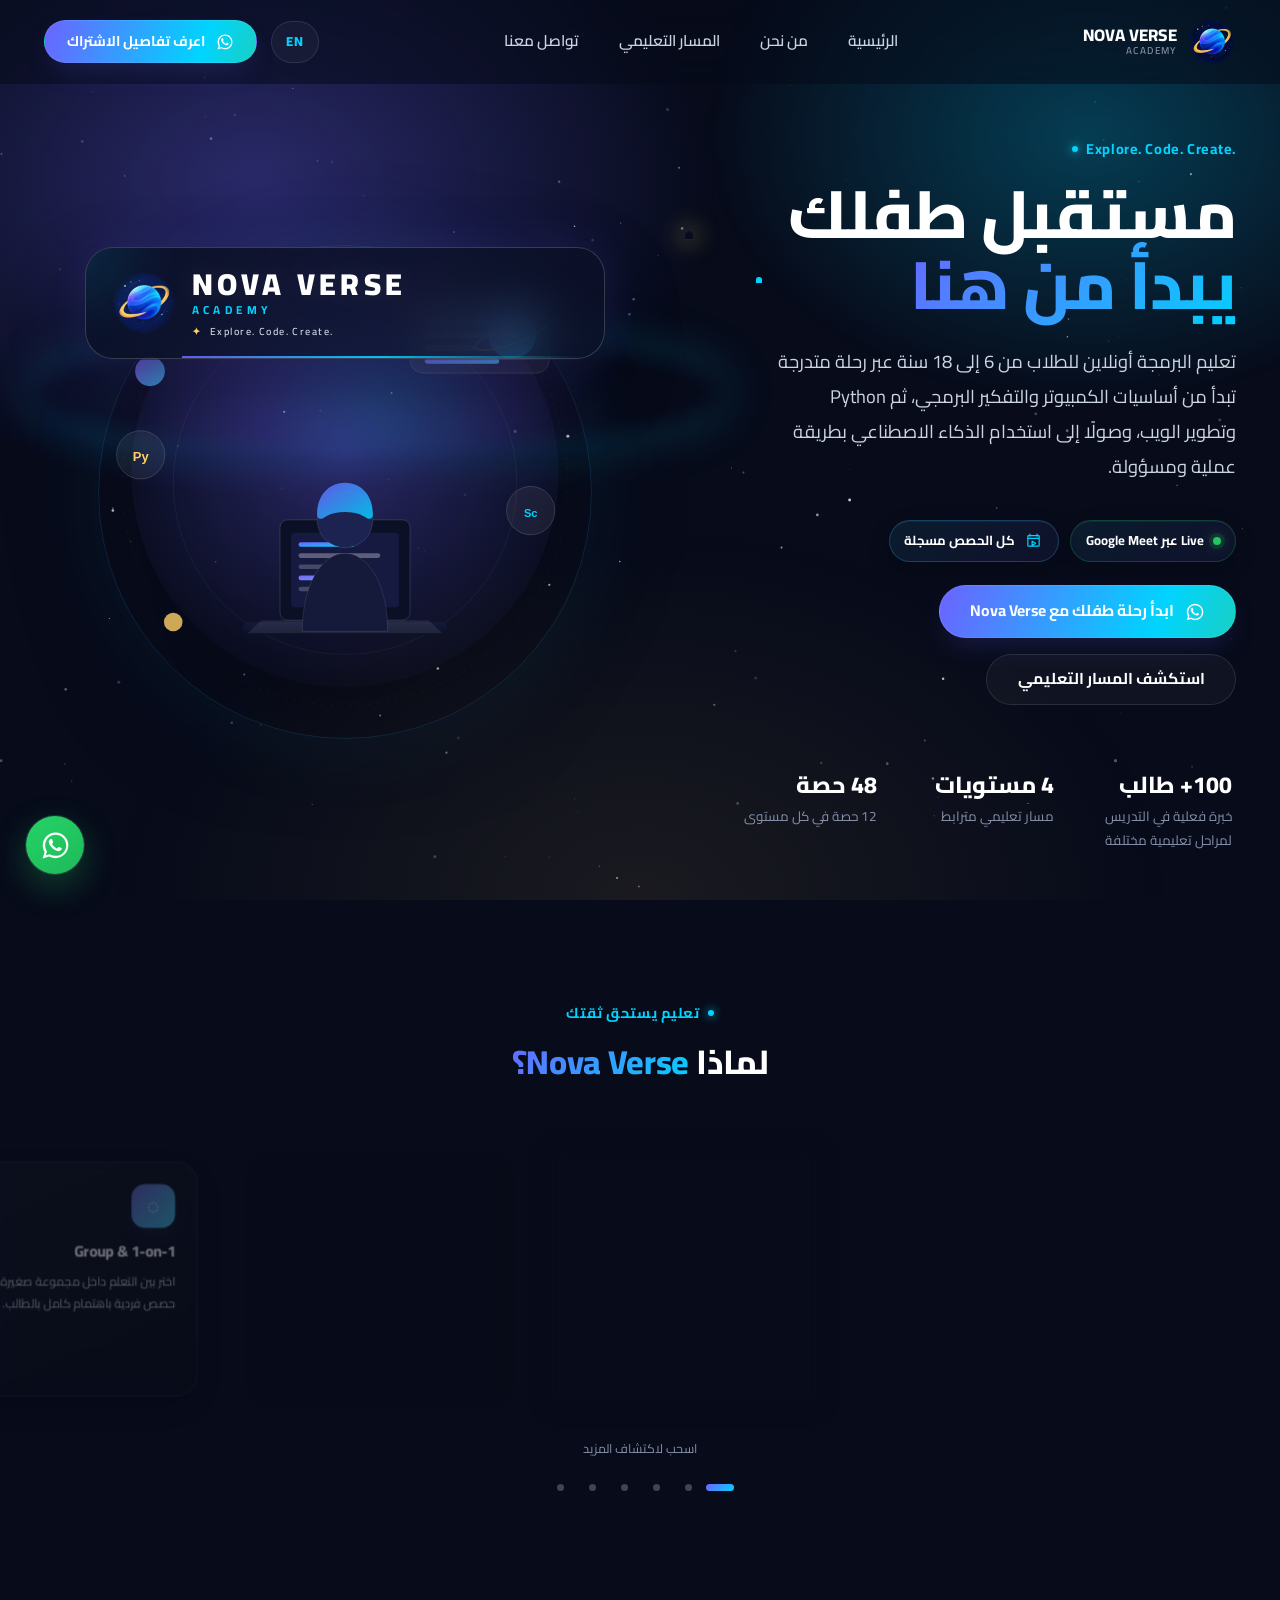
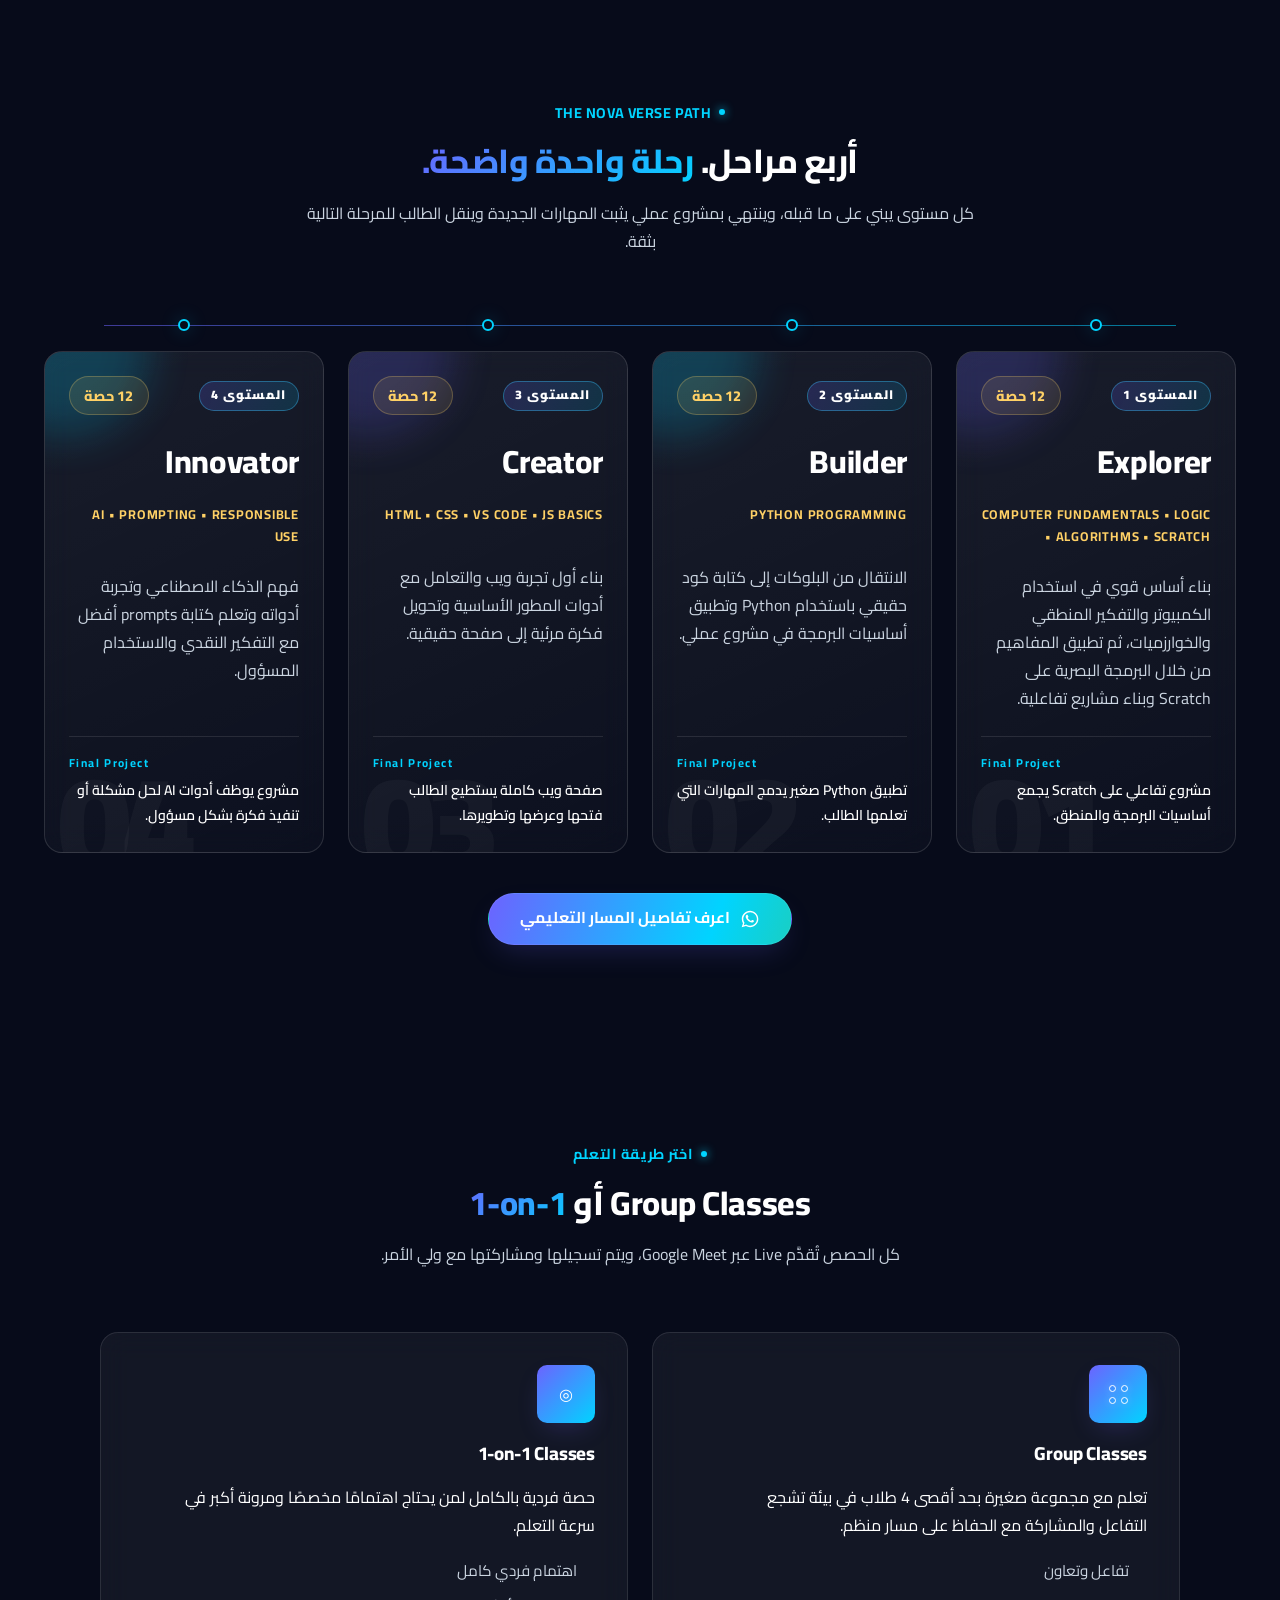
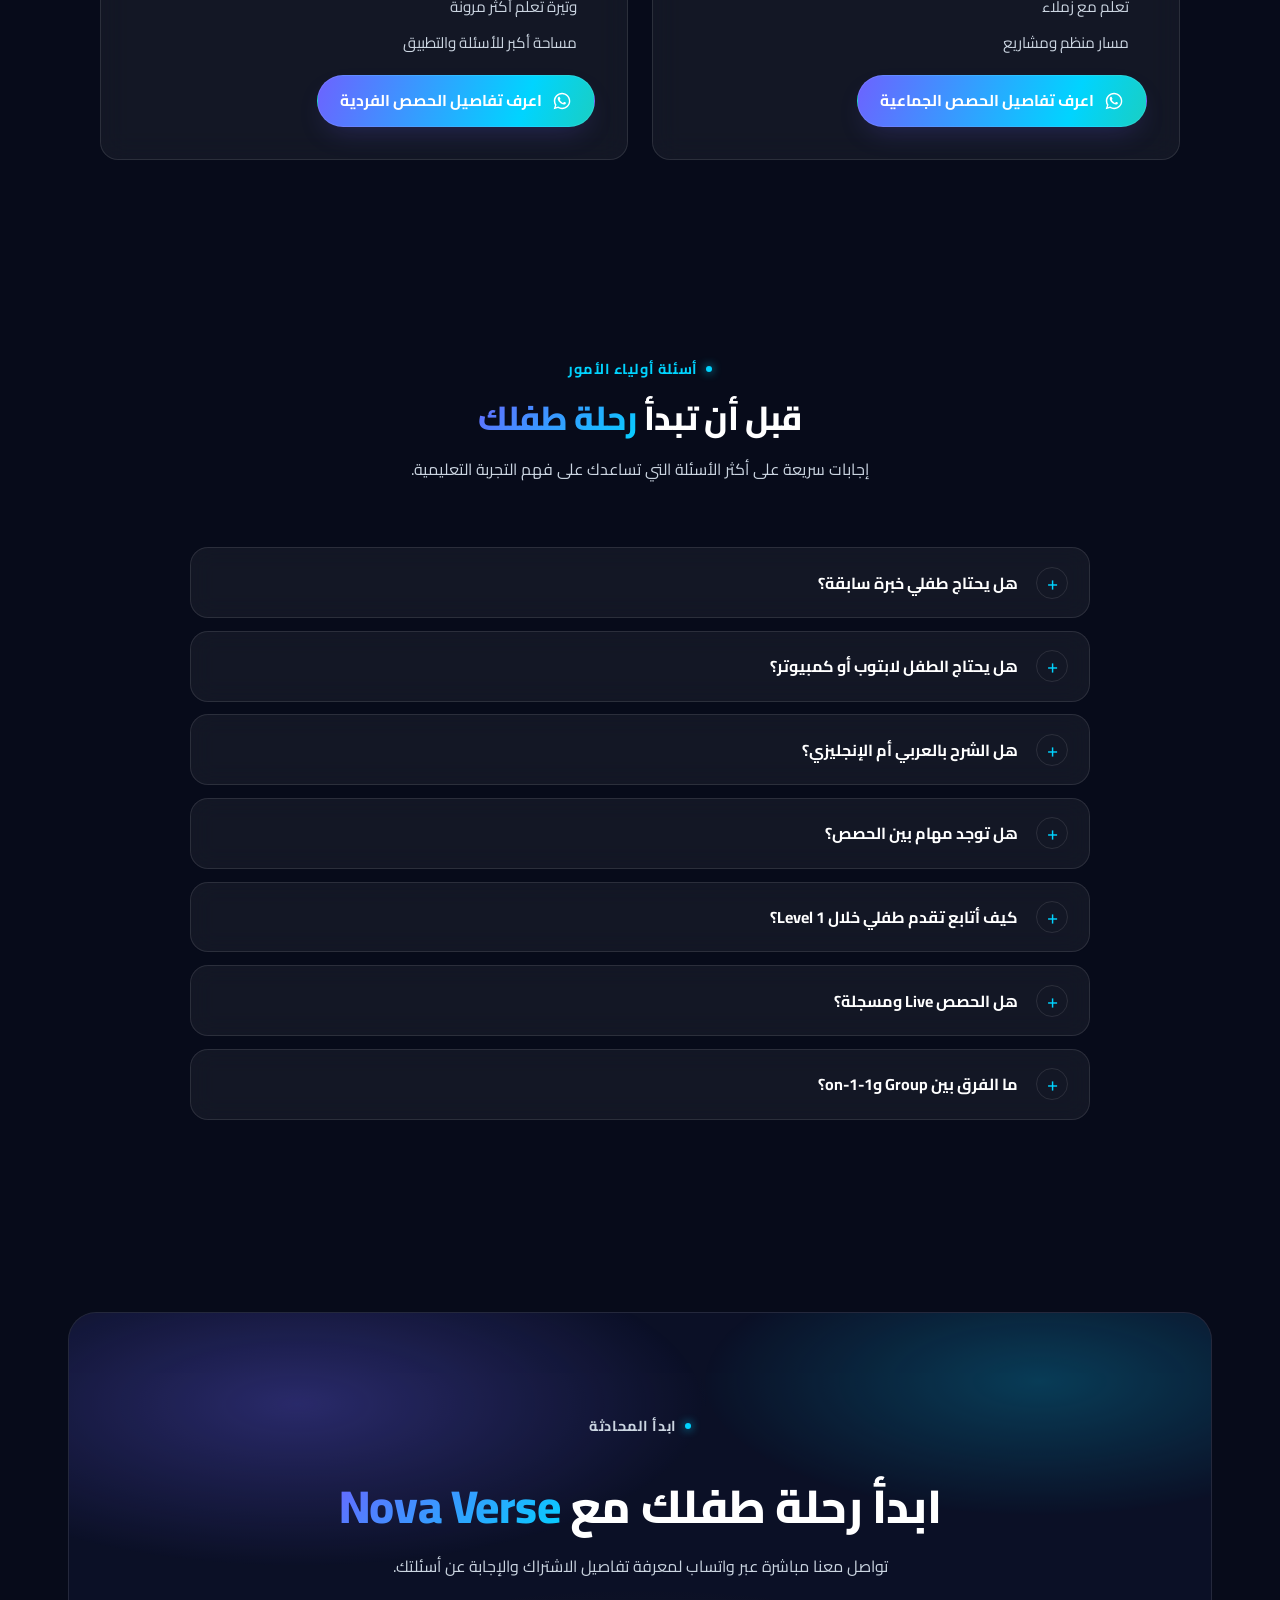
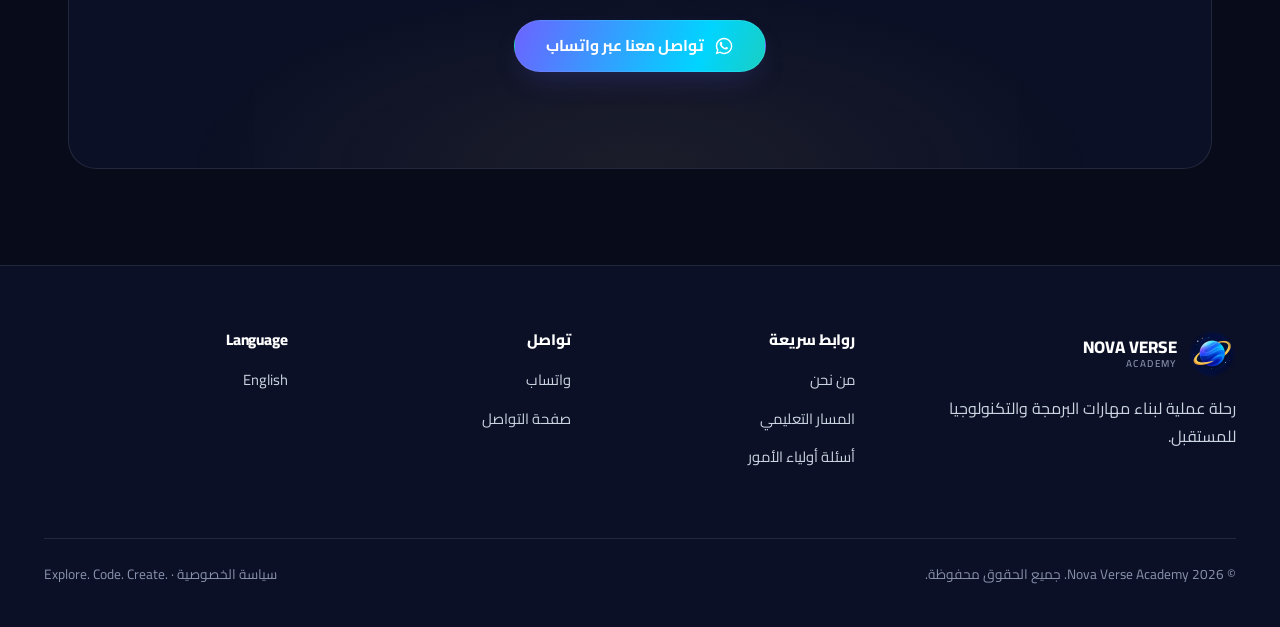
==== commit a99ea868: "Fade logo image on every edge" ====
--- a/index.html
+++ b/index.html
@@ -195,7 +195,7 @@
     </script>
 
     <link rel="preload" href="/assets/fonts/cairo-arabic-748022f50c42.woff2" as="font" type="font/woff2" crossorigin>
-    <link rel="stylesheet" href="/css/site.css?v=0ed745f0353c">
+    <link rel="stylesheet" href="/css/site.css?v=2f1071489abc">
   </head>
   <body>
     <a href="#main-content" class="skip-link">تخطي إلى المحتوى</a
--- a/css/site.css
+++ b/css/site.css
@@ -314,8 +314,8 @@
   object-fit: contain;
   mix-blend-mode: screen;
   filter: drop-shadow(0 0 10px rgba(45, 111, 255, 0.24));
-  -webkit-mask-image: radial-gradient(circle, #000 52%, rgba(0, 0, 0, 0.9) 62%, rgba(0, 0, 0, 0.52) 74%, rgba(0, 0, 0, 0.16) 85%, transparent 96%);
-  mask-image: radial-gradient(circle, #000 52%, rgba(0, 0, 0, 0.9) 62%, rgba(0, 0, 0, 0.52) 74%, rgba(0, 0, 0, 0.16) 85%, transparent 96%);
+  -webkit-mask-image: radial-gradient(ellipse 50% 50% at center, #000 70%, rgba(0, 0, 0, 0.94) 78%, rgba(0, 0, 0, 0.58) 87%, rgba(0, 0, 0, 0.16) 94%, transparent 100%);
+  mask-image: radial-gradient(ellipse 50% 50% at center, #000 70%, rgba(0, 0, 0, 0.94) 78%, rgba(0, 0, 0, 0.58) 87%, rgba(0, 0, 0, 0.16) 94%, transparent 100%);
 }
 .logo__text {
   font-weight: 800;
@@ -427,7 +427,7 @@
 .group-dots{display:grid;grid-template-columns:repeat(2,7px);grid-template-rows:repeat(2,7px);gap:5px;place-content:center}.group-dots i{display:block;width:7px;height:7px;border:1.5px solid currentColor;border-radius:50%;box-shadow:0 0 8px rgba(255,255,255,.2)}
 
 /* The adjacent brand name labels this decorative emblem. */
-.hero-brand-mark{display:block;background:center/contain no-repeat url("../assets/images/logo-primary.webp");-webkit-mask-image:radial-gradient(circle,#000 52%,rgba(0,0,0,.9) 62%,rgba(0,0,0,.52) 74%,rgba(0,0,0,.16) 85%,transparent 96%);mask-image:radial-gradient(circle,#000 52%,rgba(0,0,0,.9) 62%,rgba(0,0,0,.52) 74%,rgba(0,0,0,.16) 85%,transparent 96%)}
+.hero-brand-mark{display:block;background:center/contain no-repeat url("../assets/images/logo-primary.webp");-webkit-mask-image:radial-gradient(ellipse 50% 50% at center,#000 70%,rgba(0,0,0,.94) 78%,rgba(0,0,0,.58) 87%,rgba(0,0,0,.16) 94%,transparent 100%);mask-image:radial-gradient(ellipse 50% 50% at center,#000 70%,rgba(0,0,0,.94) 78%,rgba(0,0,0,.58) 87%,rgba(0,0,0,.16) 94%,transparent 100%)}
 /* sections.css */
 /* Section-specific layout */
 .starfield{position:fixed;inset:0;z-index:-2;pointer-events:none}.nebula-backdrop{position:absolute;inset:0;background:var(--gradient-nebula);z-index:-1;pointer-events:none}
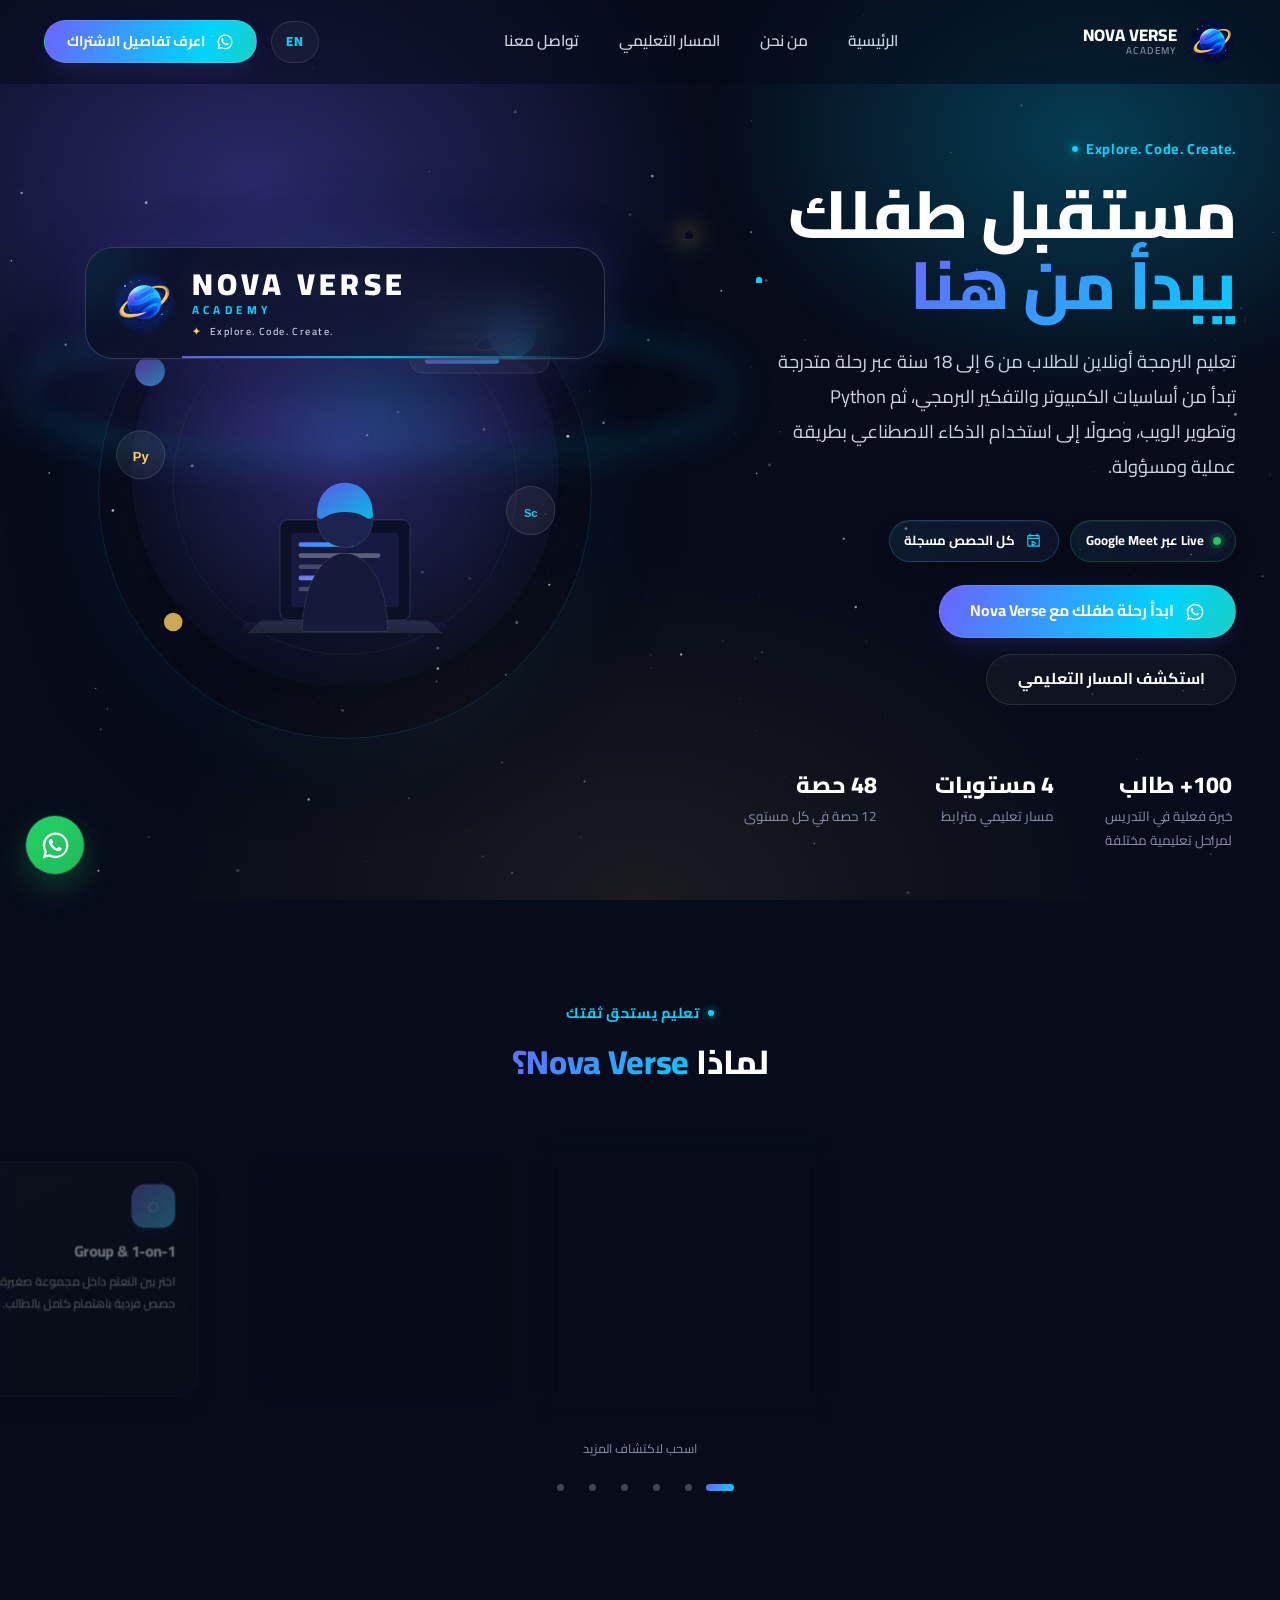
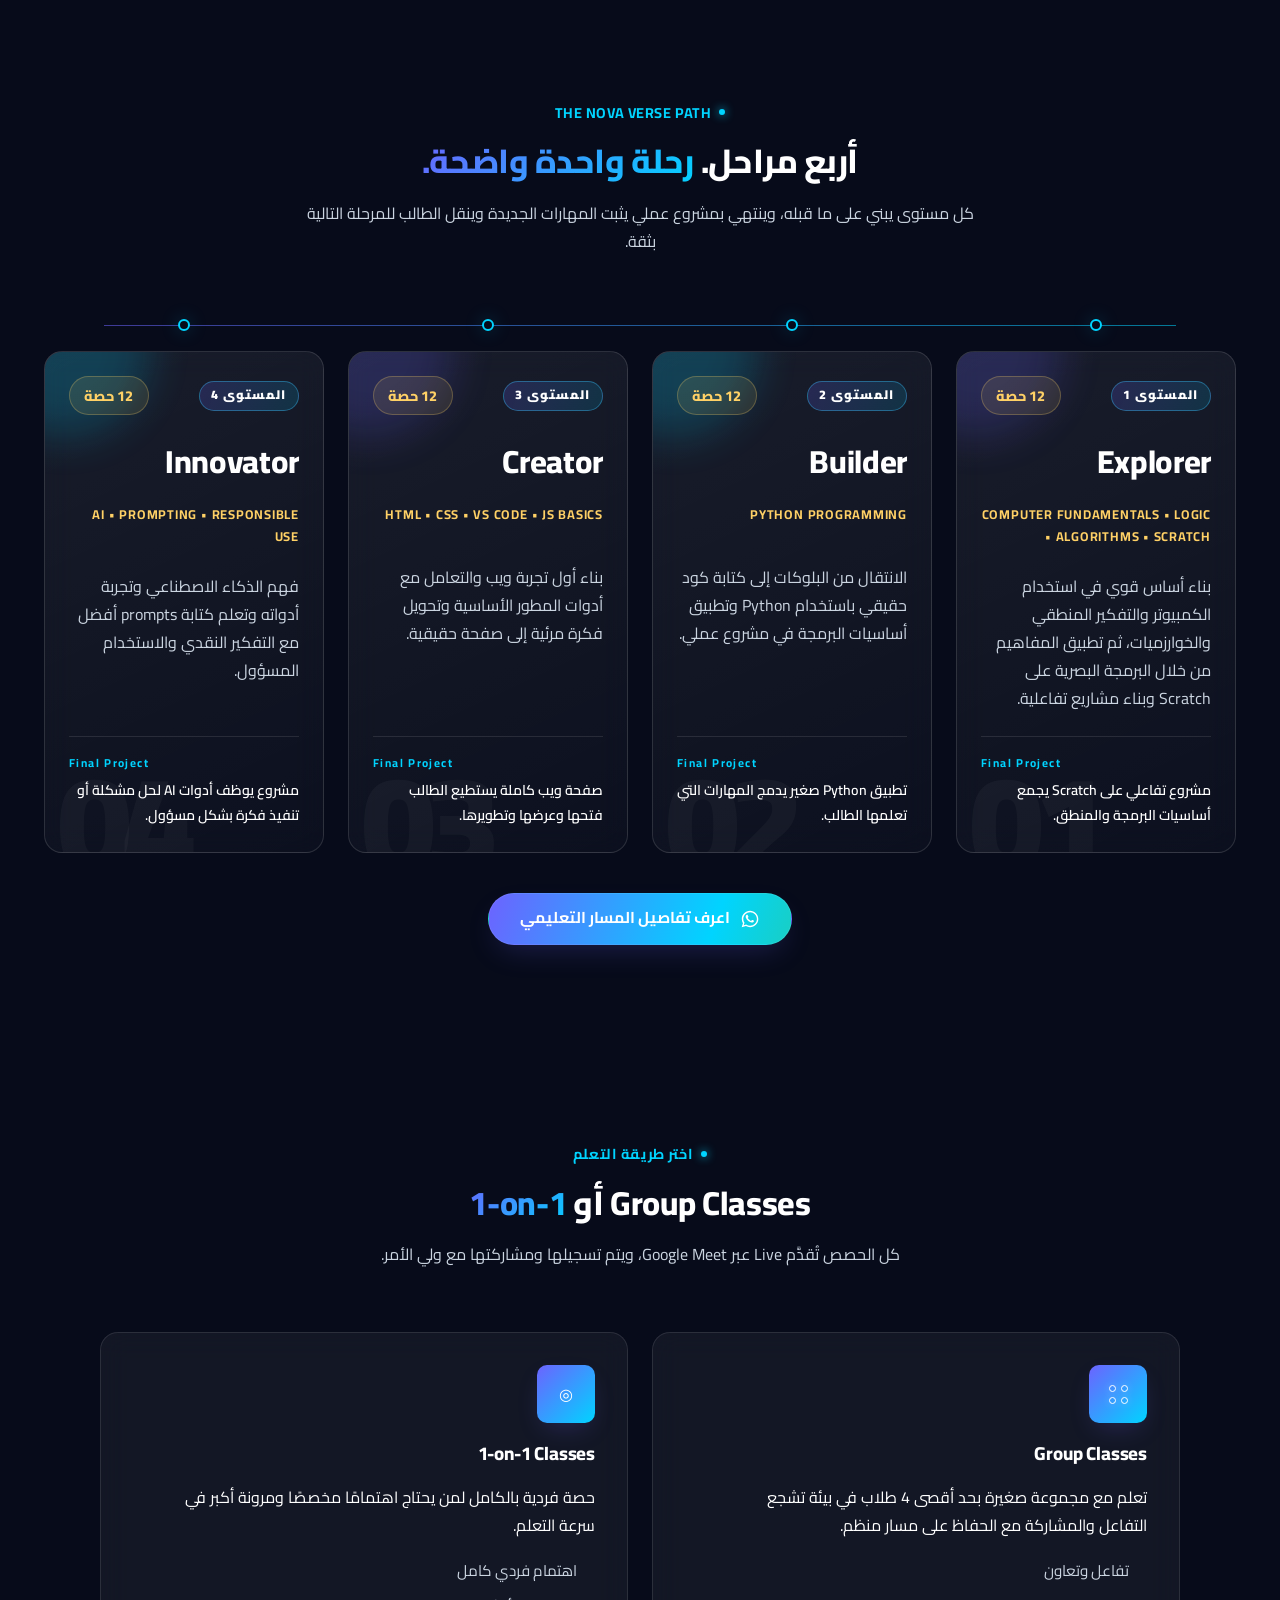
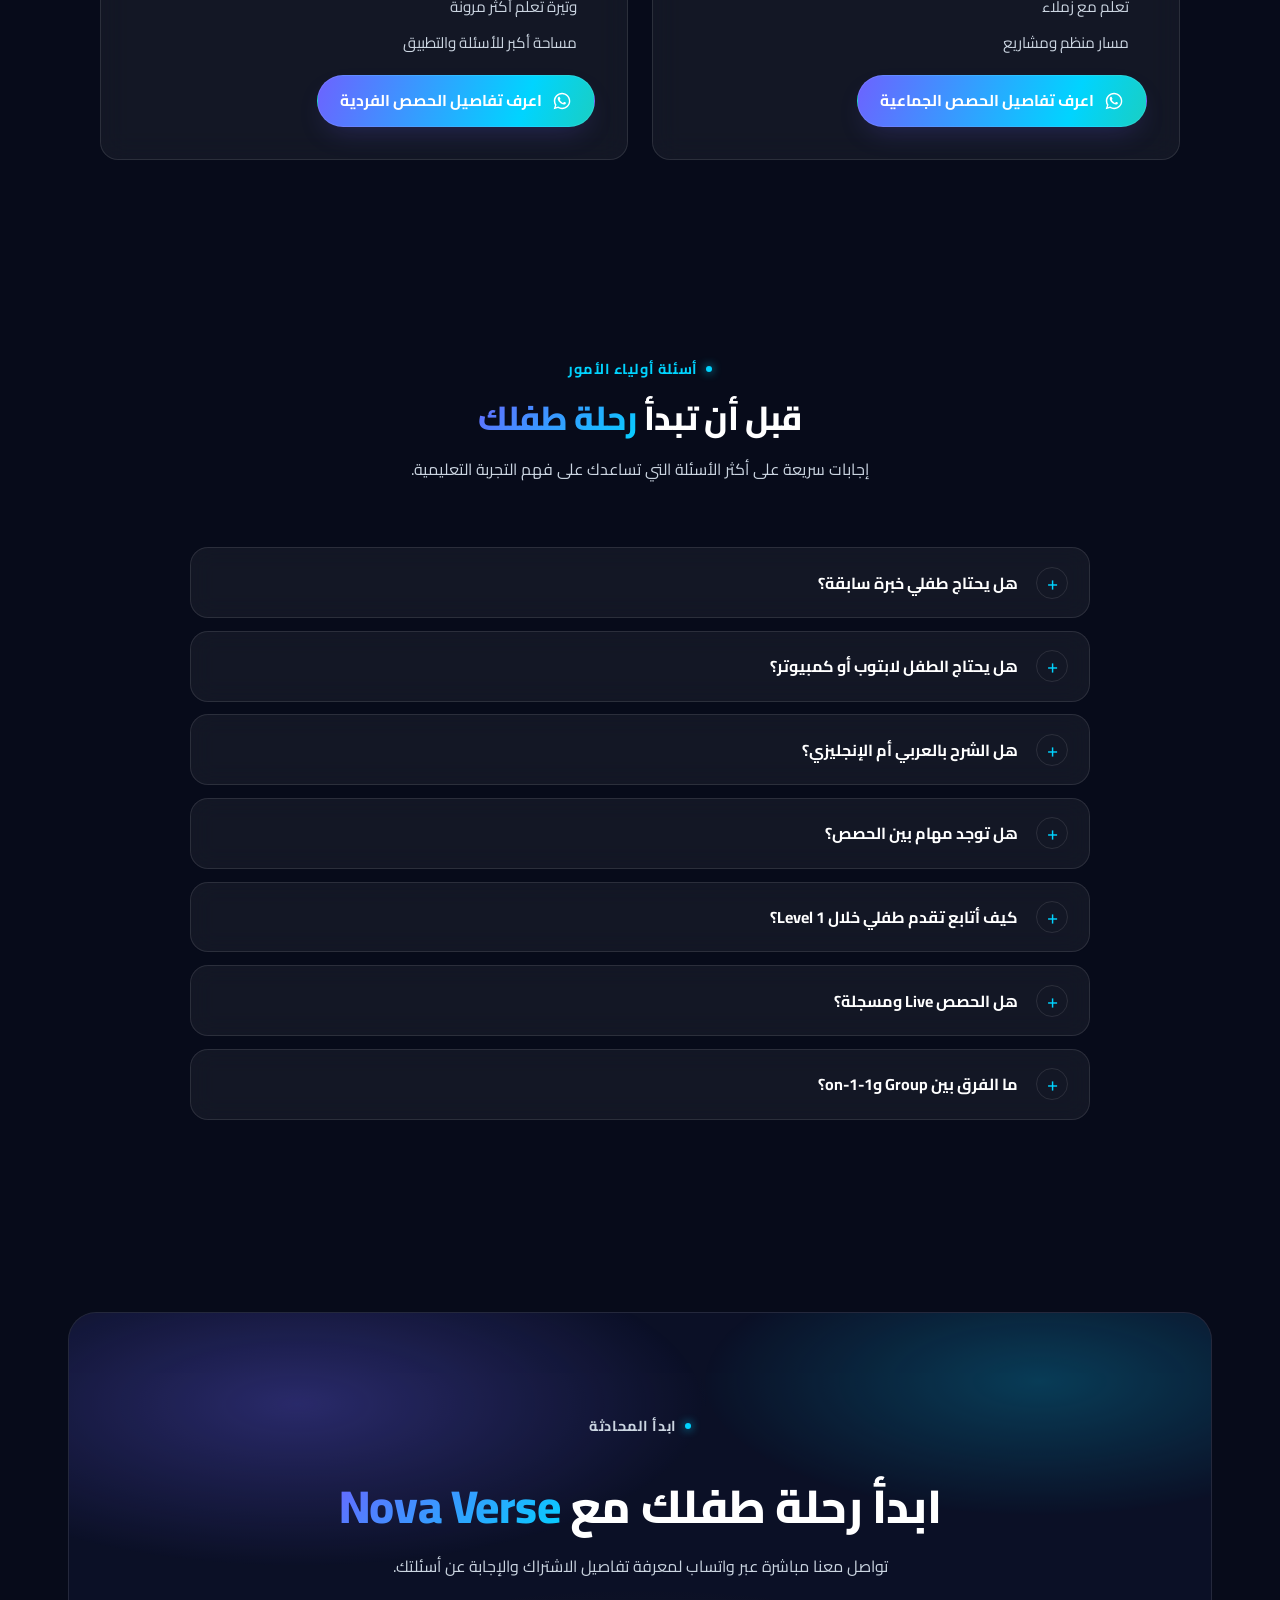
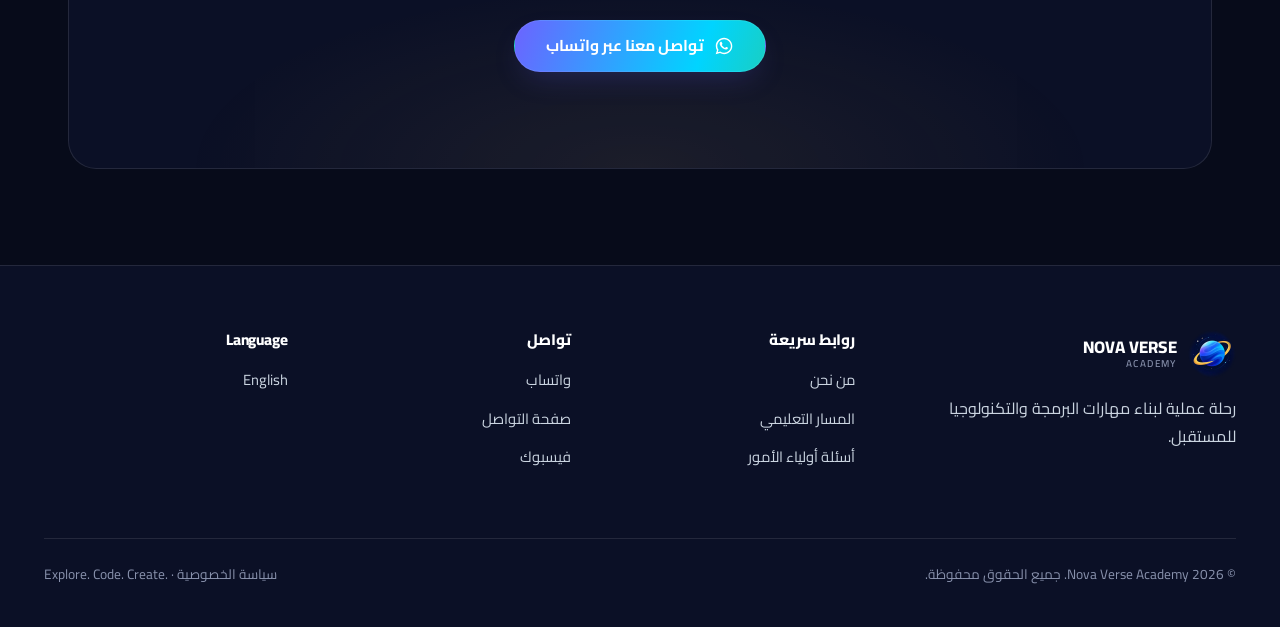
==== commit 595ae818: "Add official Facebook profile across site" ====
--- a/index.html
+++ b/index.html
@@ -66,7 +66,10 @@
           "Arabic",
           "English"
         ]
-      }
+      },
+      "sameAs": [
+        "https://www.facebook.com/NovaVerseAcademy"
+      ]
     },
     {
       "@type": "WebSite",
@@ -195,7 +198,7 @@
     </script>
 
     <link rel="preload" href="/assets/fonts/cairo-arabic-748022f50c42.woff2" as="font" type="font/woff2" crossorigin>
-    <link rel="stylesheet" href="/css/site.css?v=2f1071489abc">
+    <link rel="stylesheet" href="/css/site.css?v=e9764c819626">
   </head>
   <body>
     <a href="#main-content" class="skip-link">تخطي إلى المحتوى</a
@@ -680,6 +683,7 @@
                 >
               </li>
               <li><a href="/contact.html">صفحة التواصل</a></li>
+              <li><a href="https://www.facebook.com/NovaVerseAcademy" data-social="facebook" data-analytics-location="footer" target="_blank" rel="noopener noreferrer">فيسبوك</a></li>
             </ul>
           </div>
           <div class="footer-col">
@@ -708,6 +712,6 @@
           d="M12.04 2C6.58 2 2.13 6.45 2.13 11.91c0 1.87.5 3.62 1.44 5.13L2 22l5.13-1.51a9.87 9.87 0 0 0 4.9 1.31h.01c5.46 0 9.91-4.45 9.91-9.91C21.95 6.44 17.5 2 12.04 2Zm0 18.03h-.01a8.17 8.17 0 0 1-4.17-1.14l-.3-.18-3.05.9.9-2.98-.19-.31a8.09 8.09 0 0 1-1.25-4.4c0-4.5 3.66-8.16 8.16-8.16 4.5 0 8.16 3.66 8.16 8.16 0 4.5-3.7 8.11-8.25 8.11Z"
         /></svg
     ></a>
-    <script src="js/main.js?v=20261025-seo1"></script>
+    <script src="js/main.js?v=73b131f83a31"></script>
   </body>
 </html>
--- a/css/site.css
+++ b/css/site.css
@@ -425,6 +425,7 @@
 @media(max-width:640px){.courses-grid,.trust-grid,.modes-grid,.form-grid{grid-template-columns:1fr}.path-card{min-height:auto}.path-number{font-size:7rem;bottom:-30px}.whatsapp-float{left:16px;bottom:16px;width:54px!important;height:54px!important;min-width:54px!important;min-height:54px!important;max-width:54px!important;max-height:54px!important}.whatsapp-float::before{width:29px;height:29px}.language-switch{min-width:44px;height:38px}.hero-brand-lockup{position:absolute;inset:2% 2% auto;min-height:128px;padding:1.1rem;border-radius:24px;grid-template-columns:58px 1fr;gap:.8rem}.hero-brand-lockup>.hero-brand-mark{width:58px;height:58px}.hero-brand-lockup strong{font-size:1.25rem;letter-spacing:.09em}.hero-brand-lockup span{font-size:.62rem;letter-spacing:.32em}.hero-brand-lockup small{font-size:.58rem;letter-spacing:.09em;margin-top:.6rem}.hero-brand-lockup::after{font-size:.4rem;right:1rem;bottom:.65rem}.mode-card{padding:1.5rem;min-height:auto}.mode-card>.icon-badge{align-self:flex-start}.mode-card h3,.mode-card p,.mode-card ul{text-align:start}.mode-card ul{padding-inline-start:1.15rem}.mode-cta{width:100%!important;min-width:0;align-self:stretch!important;max-height:56px!important}}
 
 .group-dots{display:grid;grid-template-columns:repeat(2,7px);grid-template-rows:repeat(2,7px);gap:5px;place-content:center}.group-dots i{display:block;width:7px;height:7px;border:1.5px solid currentColor;border-radius:50%;box-shadow:0 0 8px rgba(255,255,255,.2)}
+.facebook-profile-link{direction:ltr;background:linear-gradient(135deg,rgba(24,119,242,.24),rgba(108,99,255,.12));border-color:rgba(24,119,242,.48);color:#fff}.facebook-profile-link:hover{border-color:rgba(56,189,248,.72);box-shadow:0 12px 30px -14px rgba(24,119,242,.8)}.facebook-profile-link svg{width:20px;height:20px;flex:0 0 20px;color:#5fa2ff}
 
 /* The adjacent brand name labels this decorative emblem. */
 .hero-brand-mark{display:block;background:center/contain no-repeat url("../assets/images/logo-primary.webp");-webkit-mask-image:radial-gradient(ellipse 50% 50% at center,#000 70%,rgba(0,0,0,.94) 78%,rgba(0,0,0,.58) 87%,rgba(0,0,0,.16) 94%,transparent 100%);mask-image:radial-gradient(ellipse 50% 50% at center,#000 70%,rgba(0,0,0,.94) 78%,rgba(0,0,0,.58) 87%,rgba(0,0,0,.16) 94%,transparent 100%)}
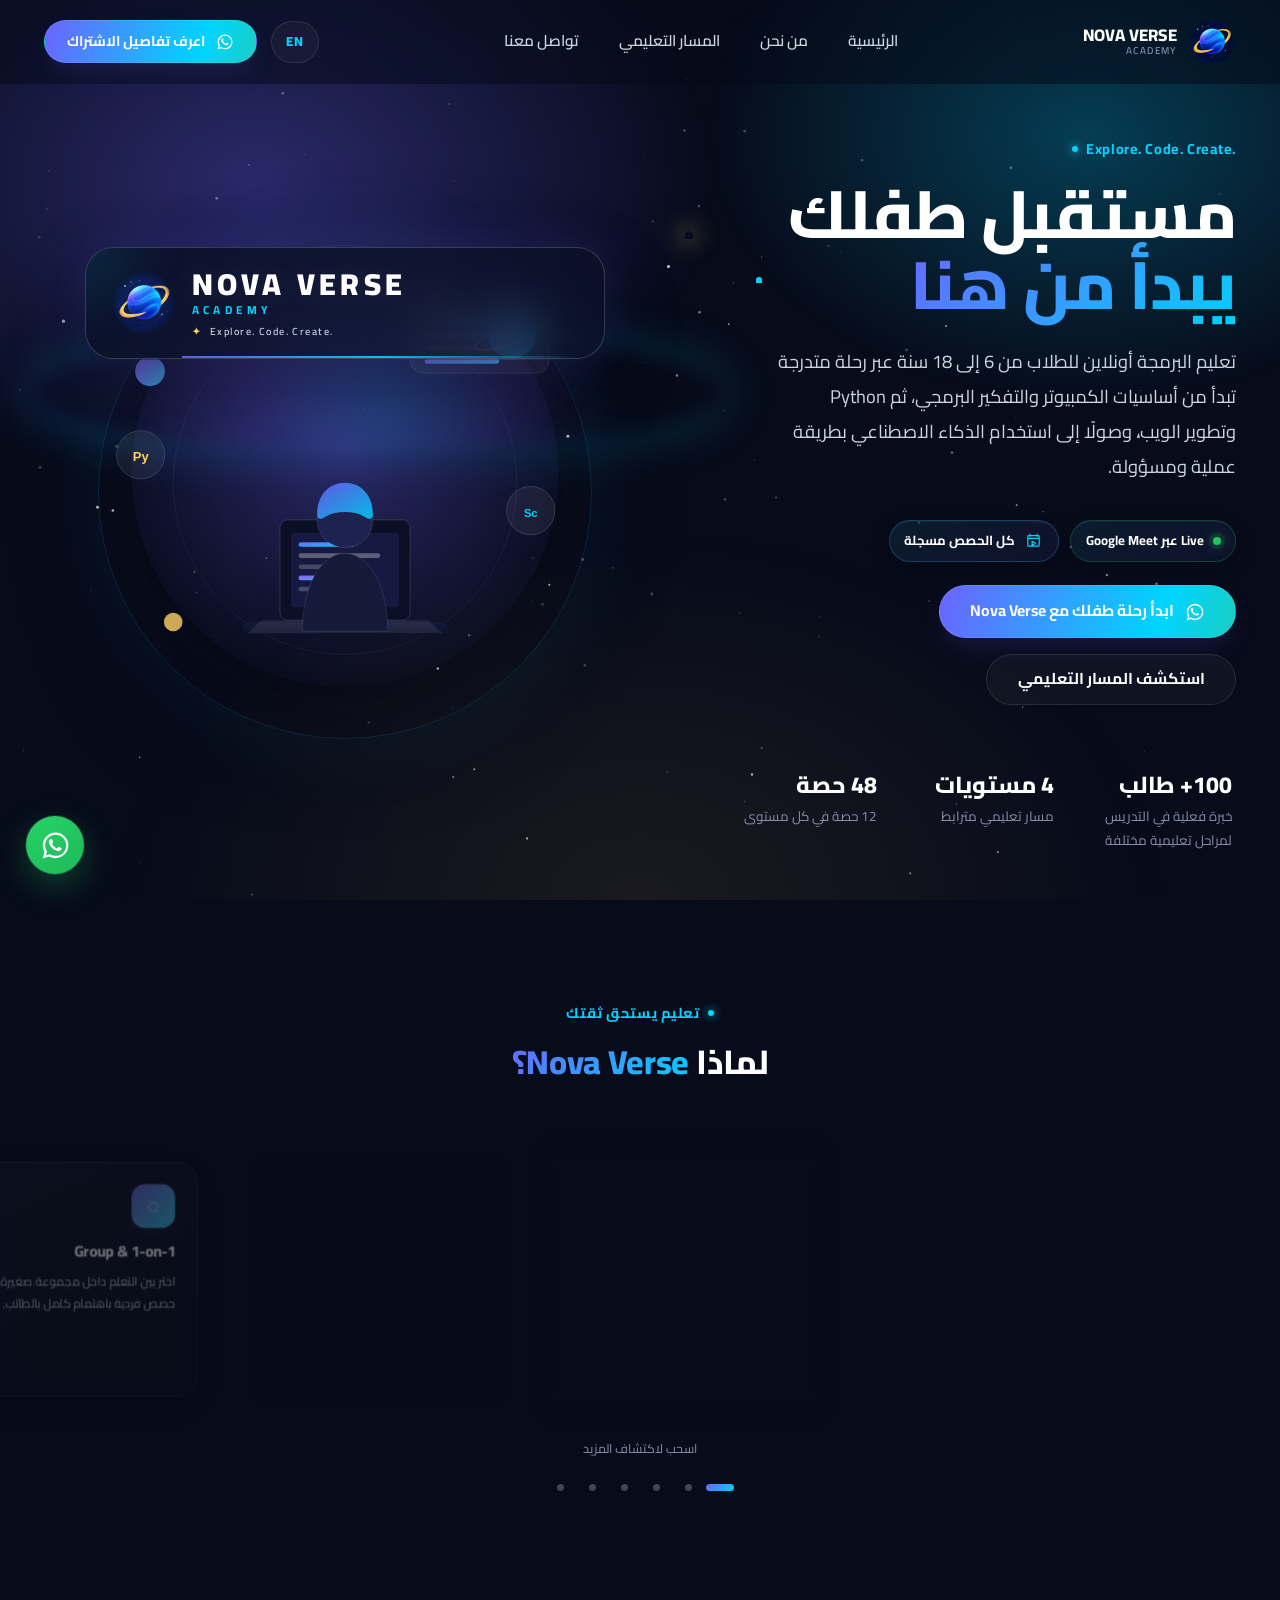
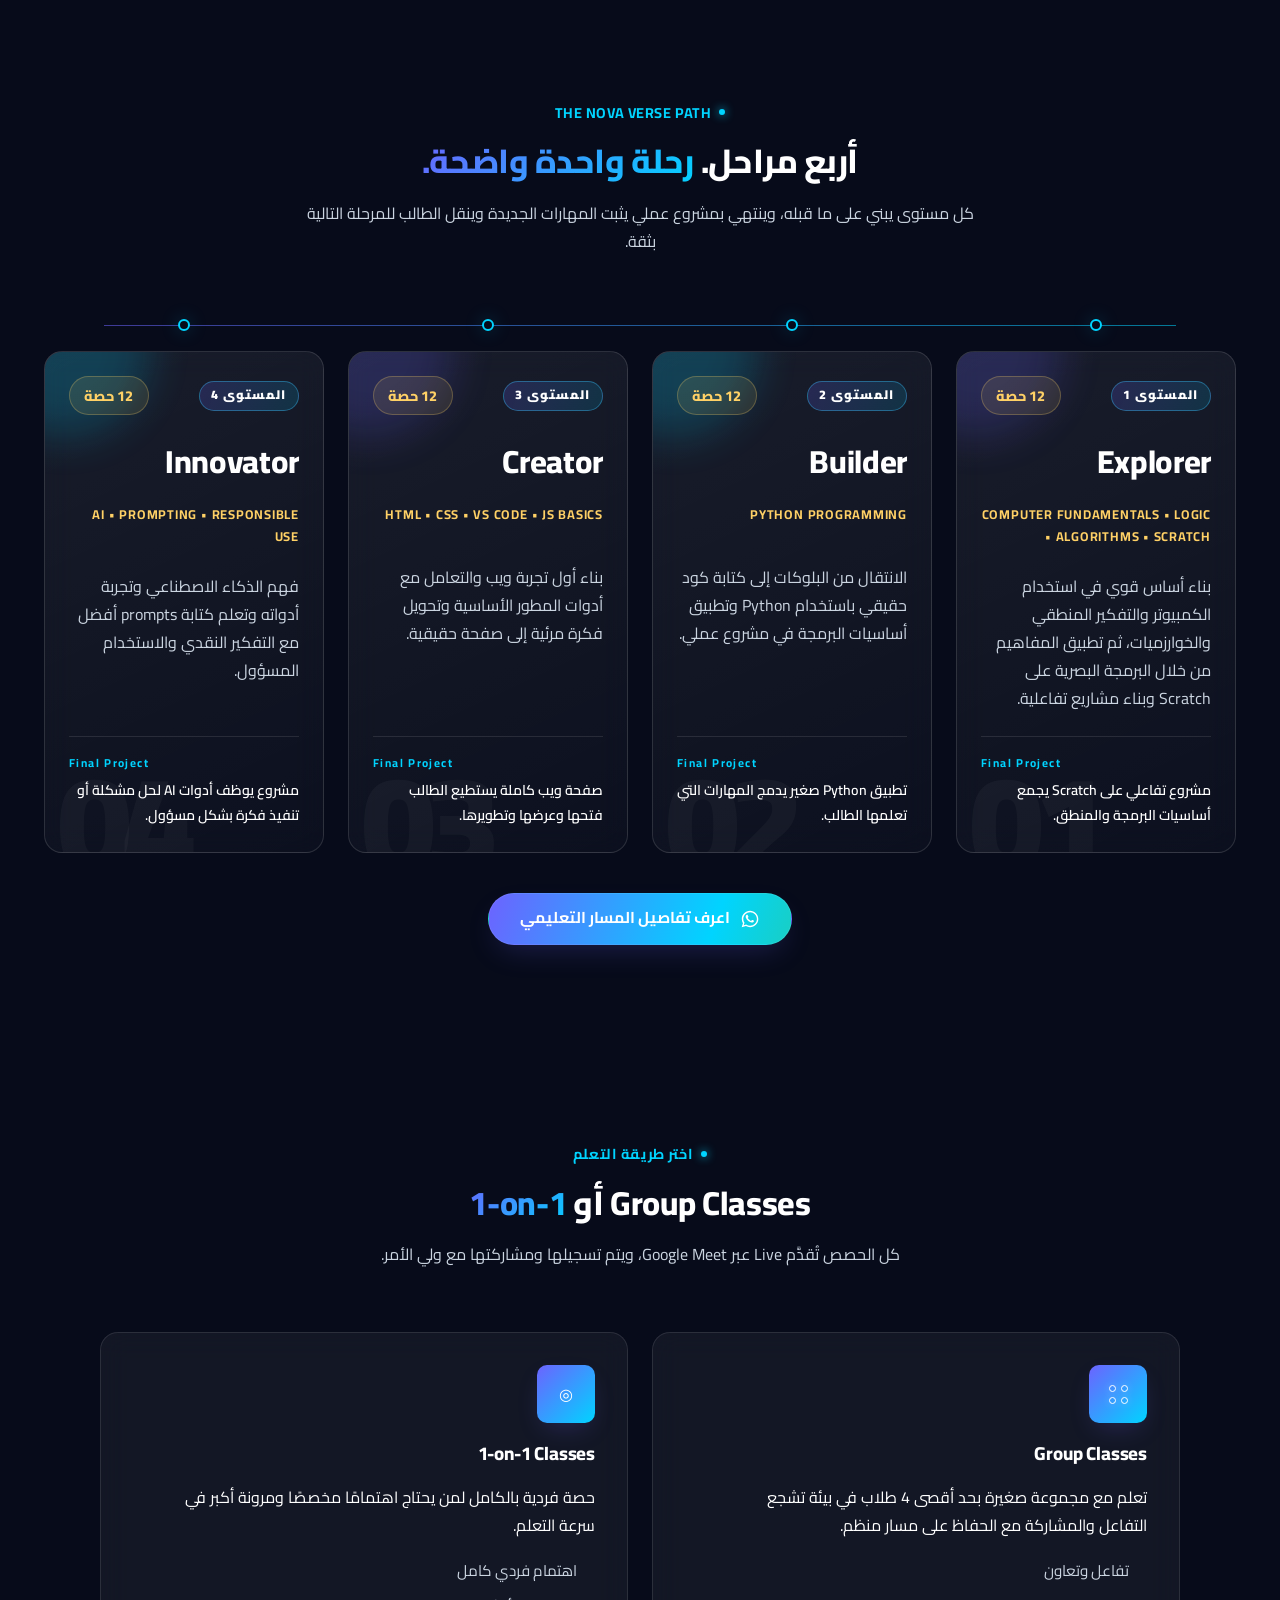
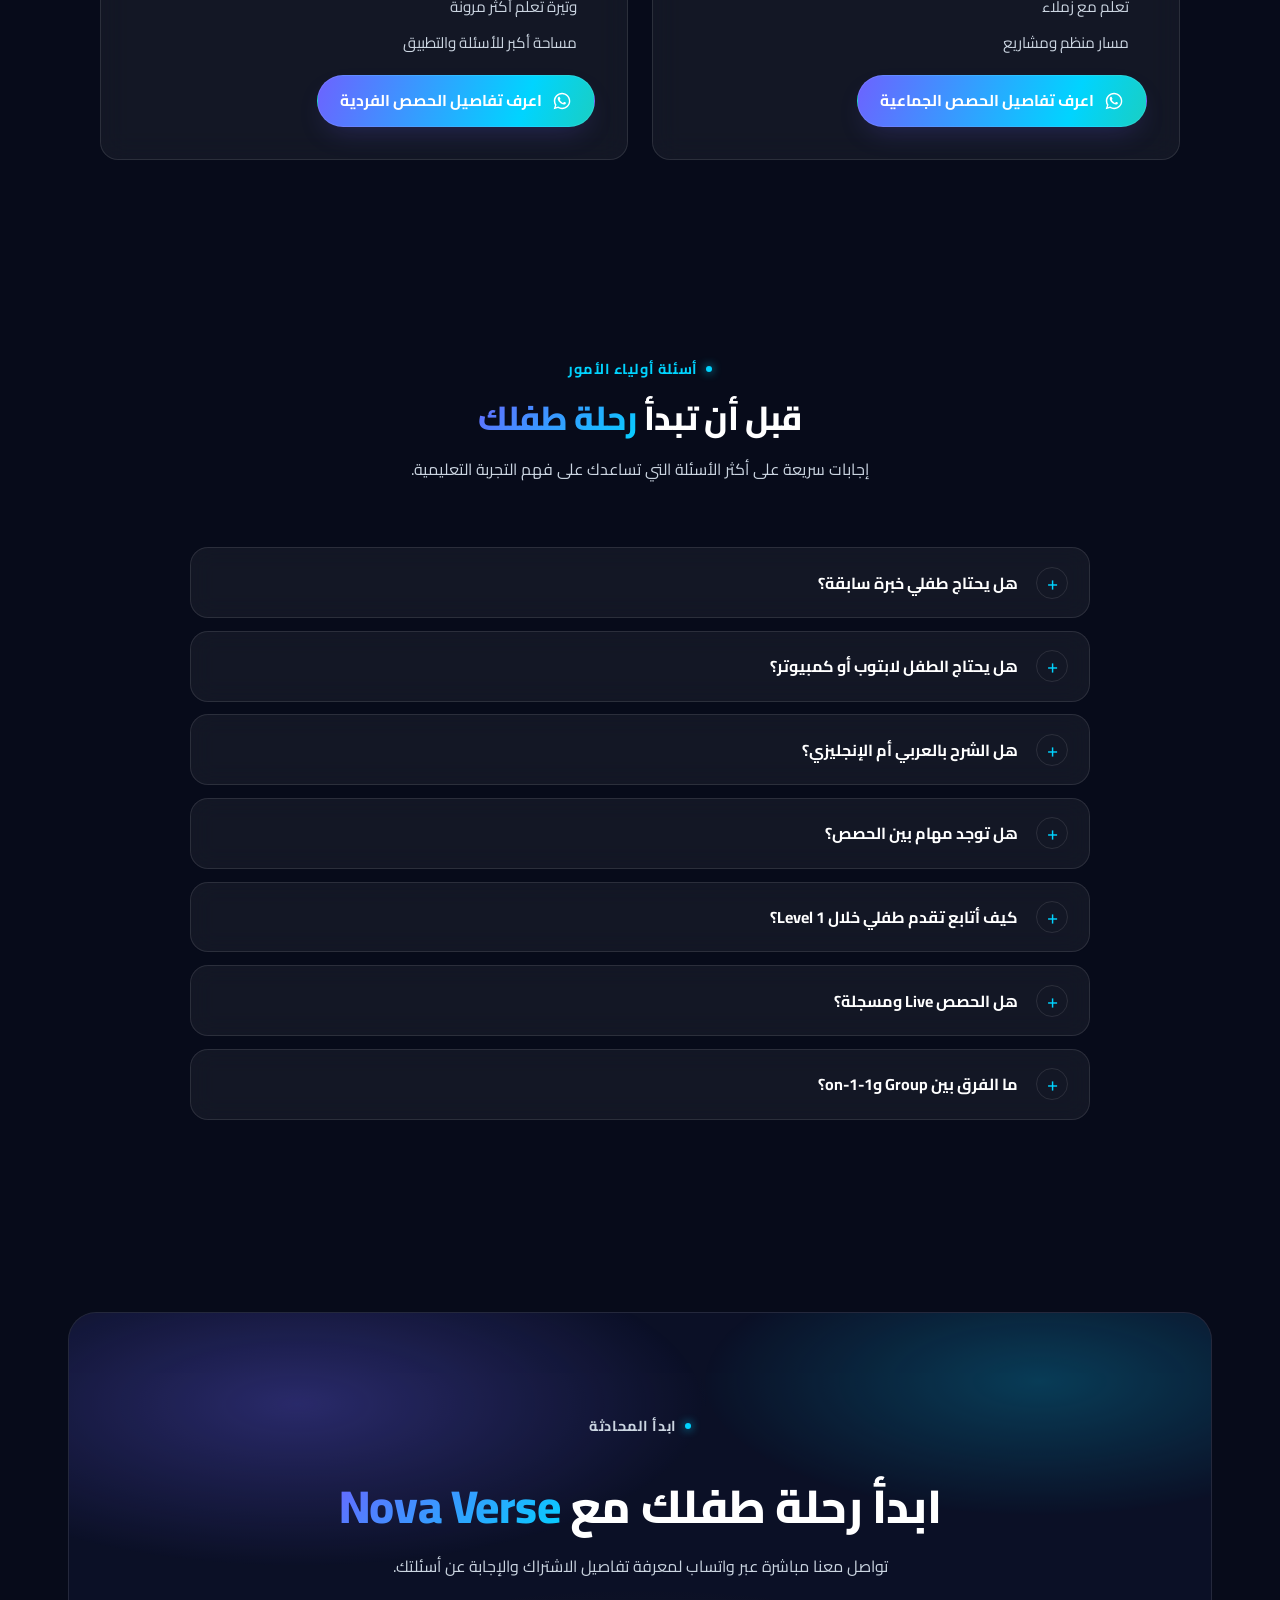
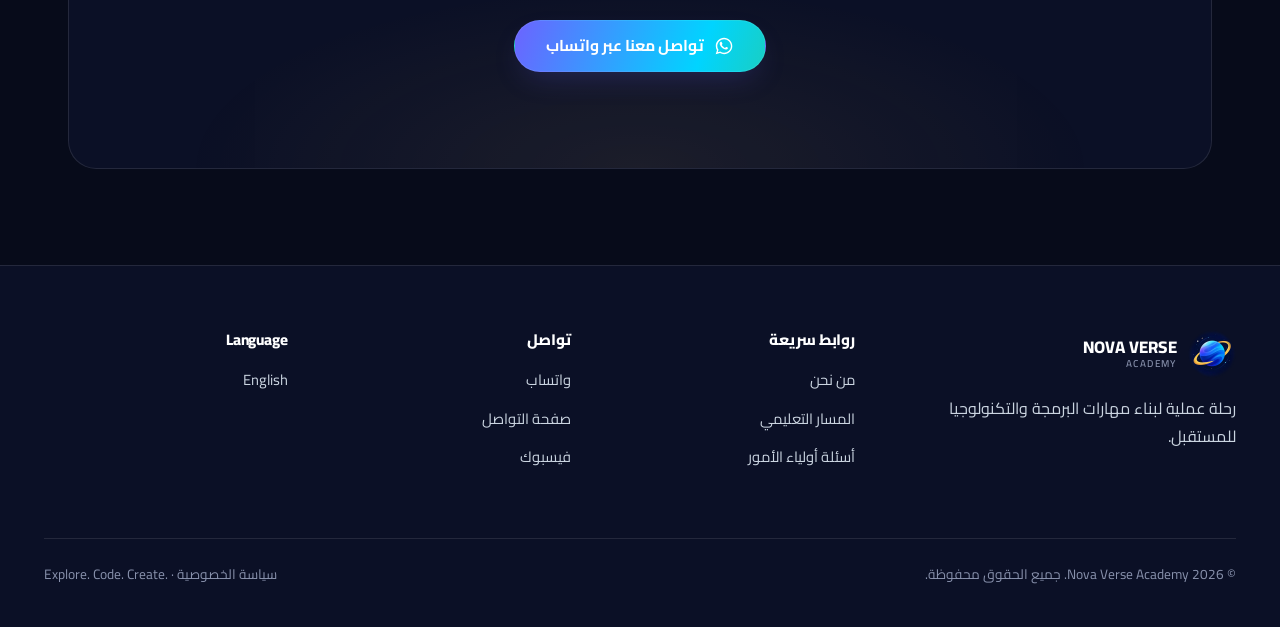
==== commit 953110f5: "Update WhatsApp contact number" ====
--- a/index.html
+++ b/index.html
@@ -61,7 +61,7 @@
       "contactPoint": {
         "@type": "ContactPoint",
         "contactType": "customer support",
-        "url": "https://wa.me/201501190654",
+        "url": "https://wa.me/201096674674",
         "availableLanguage": [
           "Arabic",
           "English"
@@ -223,7 +223,7 @@
           <a href="/en/" class="language-switch" lang="en" dir="ltr"
             >EN</a
           ><a
-            href="https://wa.me/201501190654?text=%D9%85%D8%B1%D8%AD%D8%A8%D9%8B%D8%A7%D8%8C%20%D8%A3%D8%B1%D9%8A%D8%AF%20%D9%85%D8%B9%D8%B1%D9%81%D8%A9%20%D8%AA%D9%81%D8%A7%D8%B5%D9%8A%D9%84%20%D8%A7%D9%84%D8%A7%D8%B4%D8%AA%D8%B1%D8%A7%D9%83%20%D9%81%D9%8A%20Nova%20Verse%20Academy%20%D9%84%D8%B7%D9%81%D9%84%D9%8A."
+            href="https://wa.me/201096674674?text=%D9%85%D8%B1%D8%AD%D8%A8%D9%8B%D8%A7%D8%8C%20%D8%A3%D8%B1%D9%8A%D8%AF%20%D9%85%D8%B9%D8%B1%D9%81%D8%A9%20%D8%AA%D9%81%D8%A7%D8%B5%D9%8A%D9%84%20%D8%A7%D9%84%D8%A7%D8%B4%D8%AA%D8%B1%D8%A7%D9%83%20%D9%81%D9%8A%20Nova%20Verse%20Academy%20%D9%84%D8%B7%D9%81%D9%84%D9%8A."
             data-whatsapp
             data-analytics-location="header"
             data-analytics-interest="enrollment"
@@ -274,7 +274,7 @@
             </div>
             <div class="hero-actions">
               <a
-                href="https://wa.me/201501190654?text=%D9%85%D8%B1%D8%AD%D8%A8%D9%8B%D8%A7%D8%8C%20%D8%A3%D8%B1%D9%8A%D8%AF%20%D9%85%D8%B9%D8%B1%D9%81%D8%A9%20%D8%AA%D9%81%D8%A7%D8%B5%D9%8A%D9%84%20%D8%A7%D9%84%D8%A7%D8%B4%D8%AA%D8%B1%D8%A7%D9%83%20%D9%81%D9%8A%20Nova%20Verse%20Academy%20%D9%84%D8%B7%D9%81%D9%84%D9%8A."
+                href="https://wa.me/201096674674?text=%D9%85%D8%B1%D8%AD%D8%A8%D9%8B%D8%A7%D8%8C%20%D8%A3%D8%B1%D9%8A%D8%AF%20%D9%85%D8%B9%D8%B1%D9%81%D8%A9%20%D8%AA%D9%81%D8%A7%D8%B5%D9%8A%D9%84%20%D8%A7%D9%84%D8%A7%D8%B4%D8%AA%D8%B1%D8%A7%D9%83%20%D9%81%D9%8A%20Nova%20Verse%20Academy%20%D9%84%D8%B7%D9%81%D9%84%D9%8A."
                 data-whatsapp
                 data-analytics-location="hero"
                 data-analytics-interest="enrollment"
@@ -471,7 +471,7 @@
           </div>
           <div class="section-cta">
             <a
-              href="https://wa.me/201501190654?text=%D9%85%D8%B1%D8%AD%D8%A8%D9%8B%D8%A7%D8%8C%20%D8%A3%D8%B1%D9%8A%D8%AF%20%D9%85%D8%B9%D8%B1%D9%81%D8%A9%20%D8%AA%D9%81%D8%A7%D8%B5%D9%8A%D9%84%20%D8%A7%D9%84%D9%85%D8%B3%D8%A7%D8%B1%20%D8%A7%D9%84%D8%AA%D8%B9%D9%84%D9%8A%D9%85%D9%8A%20%D9%81%D9%8A%20Nova%20Verse%20Academy."
+              href="https://wa.me/201096674674?text=%D9%85%D8%B1%D8%AD%D8%A8%D9%8B%D8%A7%D8%8C%20%D8%A3%D8%B1%D9%8A%D8%AF%20%D9%85%D8%B9%D8%B1%D9%81%D8%A9%20%D8%AA%D9%81%D8%A7%D8%B5%D9%8A%D9%84%20%D8%A7%D9%84%D9%85%D8%B3%D8%A7%D8%B1%20%D8%A7%D9%84%D8%AA%D8%B9%D9%84%D9%8A%D9%85%D9%8A%20%D9%81%D9%8A%20Nova%20Verse%20Academy."
               data-whatsapp
               data-analytics-location="learning_path_section"
               data-analytics-interest="learning_path"
@@ -514,7 +514,7 @@
                 <li>مسار منظم ومشاريع</li>
               </ul>
               <a
-                href="https://wa.me/201501190654?text=%D9%85%D8%B1%D8%AD%D8%A8%D9%8B%D8%A7%D8%8C%20%D8%A3%D8%B1%D9%8A%D8%AF%20%D9%85%D8%B9%D8%B1%D9%81%D8%A9%20%D8%AA%D9%81%D8%A7%D8%B5%D9%8A%D9%84%20%D8%A7%D9%84%D8%AD%D8%B5%D8%B5%20%D8%A7%D9%84%D8%AC%D9%85%D8%A7%D8%B9%D9%8A%D8%A9%20%D9%81%D9%8A%20Nova%20Verse%20Academy."
+                href="https://wa.me/201096674674?text=%D9%85%D8%B1%D8%AD%D8%A8%D9%8B%D8%A7%D8%8C%20%D8%A3%D8%B1%D9%8A%D8%AF%20%D9%85%D8%B9%D8%B1%D9%81%D8%A9%20%D8%AA%D9%81%D8%A7%D8%B5%D9%8A%D9%84%20%D8%A7%D9%84%D8%AD%D8%B5%D8%B5%20%D8%A7%D9%84%D8%AC%D9%85%D8%A7%D8%B9%D9%8A%D8%A9%20%D9%81%D9%8A%20Nova%20Verse%20Academy."
                 data-whatsapp
                 data-analytics-location="group_classes_card"
                 data-analytics-interest="group_classes"
@@ -537,7 +537,7 @@
                 <li>مساحة أكبر للأسئلة والتطبيق</li>
               </ul>
               <a
-                href="https://wa.me/201501190654?text=%D9%85%D8%B1%D8%AD%D8%A8%D9%8B%D8%A7%D8%8C%20%D8%A3%D8%B1%D9%8A%D8%AF%20%D9%85%D8%B9%D8%B1%D9%81%D8%A9%20%D8%AA%D9%81%D8%A7%D8%B5%D9%8A%D9%84%20%D8%A7%D9%84%D8%AD%D8%B5%D8%B5%20%D8%A7%D9%84%D9%81%D8%B1%D8%AF%D9%8A%D8%A9%201-on-1%20%D9%81%D9%8A%20Nova%20Verse%20Academy."
+                href="https://wa.me/201096674674?text=%D9%85%D8%B1%D8%AD%D8%A8%D9%8B%D8%A7%D8%8C%20%D8%A3%D8%B1%D9%8A%D8%AF%20%D9%85%D8%B9%D8%B1%D9%81%D8%A9%20%D8%AA%D9%81%D8%A7%D8%B5%D9%8A%D9%84%20%D8%A7%D9%84%D8%AD%D8%B5%D8%B5%20%D8%A7%D9%84%D9%81%D8%B1%D8%AF%D9%8A%D8%A9%201-on-1%20%D9%81%D9%8A%20Nova%20Verse%20Academy."
                 data-whatsapp
                 data-analytics-location="one_on_one_card"
                 data-analytics-interest="one_on_one"
@@ -630,7 +630,7 @@
                 أسئلتك.
               </p>
               <a
-                href="https://wa.me/201501190654?text=%D9%85%D8%B1%D8%AD%D8%A8%D9%8B%D8%A7%D8%8C%20%D8%A3%D8%B1%D9%8A%D8%AF%20%D9%85%D8%B9%D8%B1%D9%81%D8%A9%20%D8%AA%D9%81%D8%A7%D8%B5%D9%8A%D9%84%20%D8%A7%D9%84%D8%A7%D8%B4%D8%AA%D8%B1%D8%A7%D9%83%20%D9%81%D9%8A%20Nova%20Verse%20Academy%20%D9%84%D8%B7%D9%81%D9%84%D9%8A."
+                href="https://wa.me/201096674674?text=%D9%85%D8%B1%D8%AD%D8%A8%D9%8B%D8%A7%D8%8C%20%D8%A3%D8%B1%D9%8A%D8%AF%20%D9%85%D8%B9%D8%B1%D9%81%D8%A9%20%D8%AA%D9%81%D8%A7%D8%B5%D9%8A%D9%84%20%D8%A7%D9%84%D8%A7%D8%B4%D8%AA%D8%B1%D8%A7%D9%83%20%D9%81%D9%8A%20Nova%20Verse%20Academy%20%D9%84%D8%B7%D9%81%D9%84%D9%8A."
                 data-whatsapp
                 data-analytics-location="final_cta"
                 data-analytics-interest="enrollment"
@@ -674,7 +674,7 @@
             <ul>
               <li>
                 <a
-                  href="https://wa.me/201501190654?text=%D9%85%D8%B1%D8%AD%D8%A8%D9%8B%D8%A7%D8%8C%20%D8%A3%D8%B1%D9%8A%D8%AF%20%D9%85%D8%B9%D8%B1%D9%81%D8%A9%20%D8%AA%D9%81%D8%A7%D8%B5%D9%8A%D9%84%20%D8%A7%D9%84%D8%A7%D8%B4%D8%AA%D8%B1%D8%A7%D9%83%20%D9%81%D9%8A%20Nova%20Verse%20Academy%20%D9%84%D8%B7%D9%81%D9%84%D9%8A."
+                  href="https://wa.me/201096674674?text=%D9%85%D8%B1%D8%AD%D8%A8%D9%8B%D8%A7%D8%8C%20%D8%A3%D8%B1%D9%8A%D8%AF%20%D9%85%D8%B9%D8%B1%D9%81%D8%A9%20%D8%AA%D9%81%D8%A7%D8%B5%D9%8A%D9%84%20%D8%A7%D9%84%D8%A7%D8%B4%D8%AA%D8%B1%D8%A7%D9%83%20%D9%81%D9%8A%20Nova%20Verse%20Academy%20%D9%84%D8%B7%D9%81%D9%84%D9%8A."
                   data-whatsapp
                   data-analytics-location="footer"
                   data-analytics-interest="enrollment"
@@ -700,7 +700,7 @@
       </div>
     </footer>
     <a
-      href="https://wa.me/201501190654?text=%D9%85%D8%B1%D8%AD%D8%A8%D9%8B%D8%A7%D8%8C%20%D8%A3%D8%B1%D9%8A%D8%AF%20%D9%85%D8%B9%D8%B1%D9%81%D8%A9%20%D8%AA%D9%81%D8%A7%D8%B5%D9%8A%D9%84%20%D8%A7%D9%84%D8%A7%D8%B4%D8%AA%D8%B1%D8%A7%D9%83%20%D9%81%D9%8A%20Nova%20Verse%20Academy%20%D9%84%D8%B7%D9%81%D9%84%D9%8A."
+      href="https://wa.me/201096674674?text=%D9%85%D8%B1%D8%AD%D8%A8%D9%8B%D8%A7%D8%8C%20%D8%A3%D8%B1%D9%8A%D8%AF%20%D9%85%D8%B9%D8%B1%D9%81%D8%A9%20%D8%AA%D9%81%D8%A7%D8%B5%D9%8A%D9%84%20%D8%A7%D9%84%D8%A7%D8%B4%D8%AA%D8%B1%D8%A7%D9%83%20%D9%81%D9%8A%20Nova%20Verse%20Academy%20%D9%84%D8%B7%D9%81%D9%84%D9%8A."
       data-whatsapp
       data-analytics-location="floating_button"
       data-analytics-interest="enrollment"
@@ -712,6 +712,6 @@
           d="M12.04 2C6.58 2 2.13 6.45 2.13 11.91c0 1.87.5 3.62 1.44 5.13L2 22l5.13-1.51a9.87 9.87 0 0 0 4.9 1.31h.01c5.46 0 9.91-4.45 9.91-9.91C21.95 6.44 17.5 2 12.04 2Zm0 18.03h-.01a8.17 8.17 0 0 1-4.17-1.14l-.3-.18-3.05.9.9-2.98-.19-.31a8.09 8.09 0 0 1-1.25-4.4c0-4.5 3.66-8.16 8.16-8.16 4.5 0 8.16 3.66 8.16 8.16 0 4.5-3.7 8.11-8.25 8.11Z"
         /></svg
     ></a>
-    <script src="js/main.js?v=73b131f83a31"></script>
+    <script src="js/main.js?v=whatsapp-20261102"></script>
   </body>
 </html>
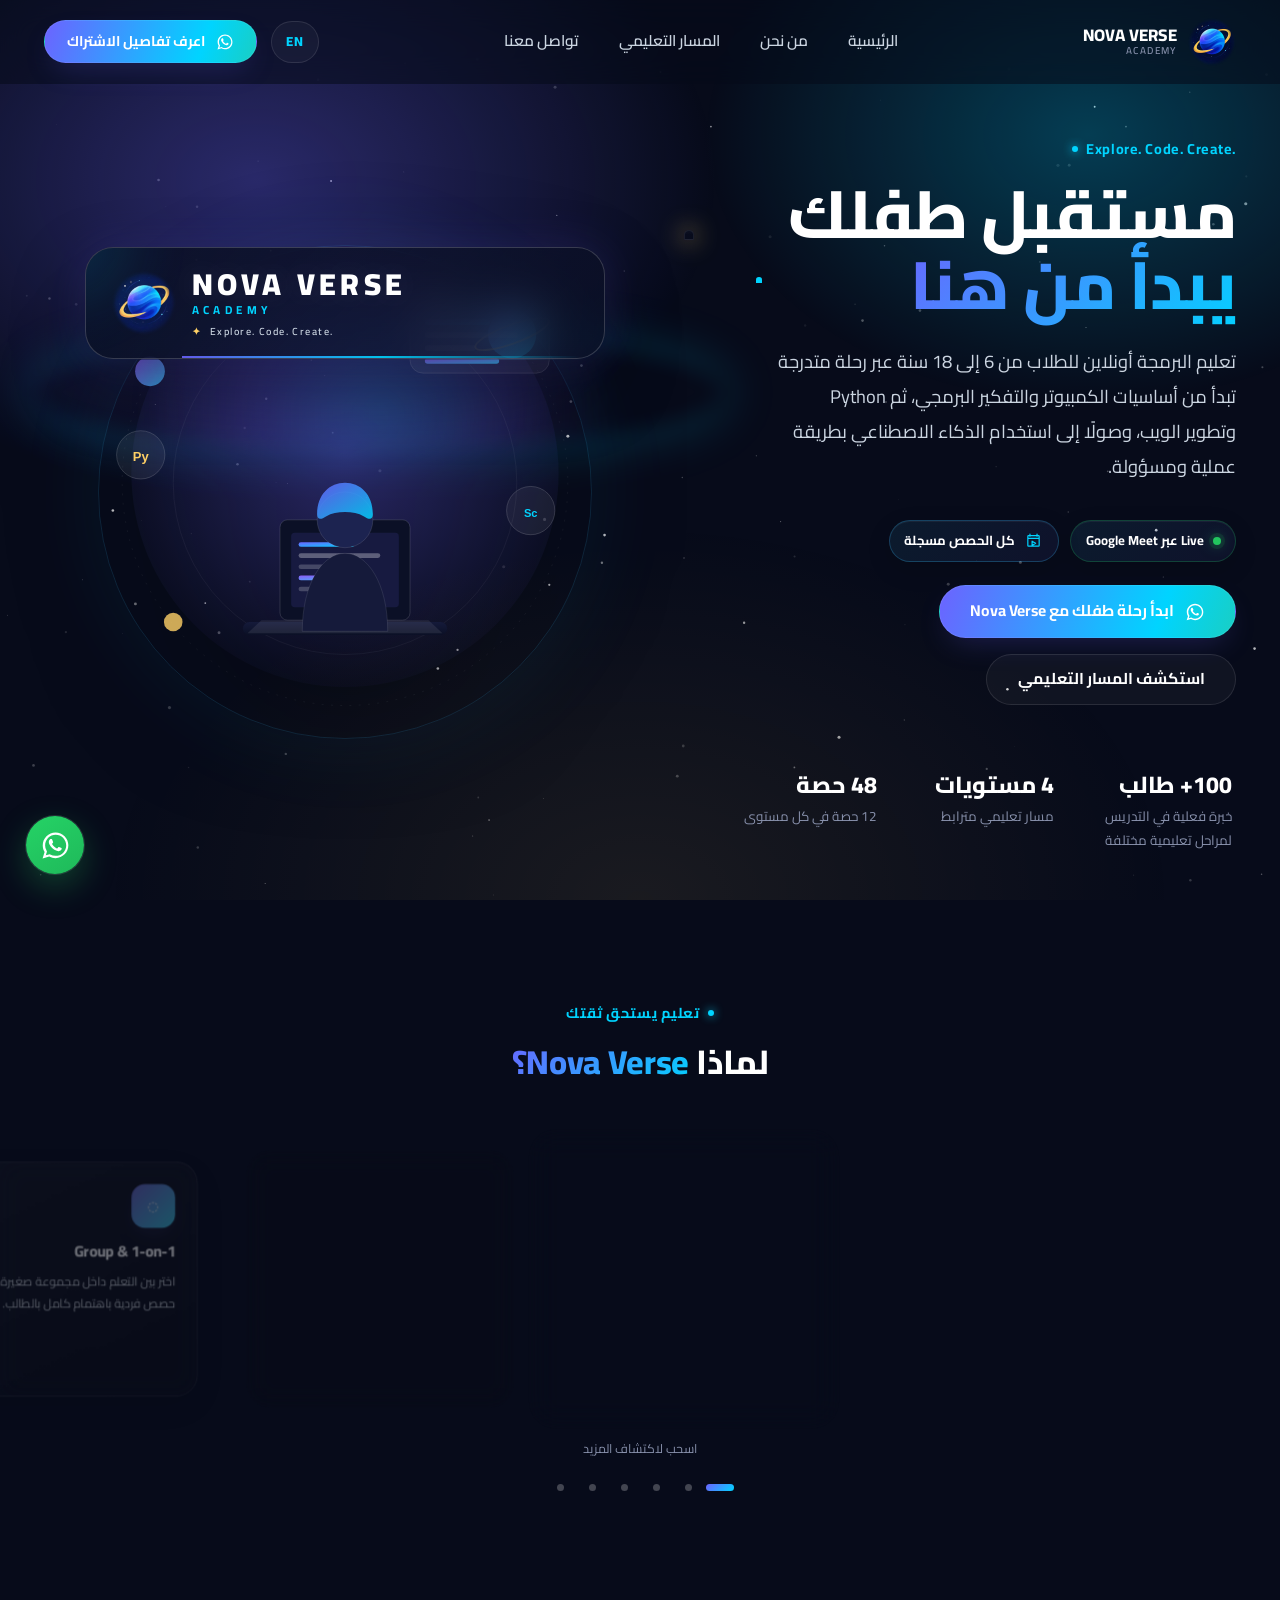
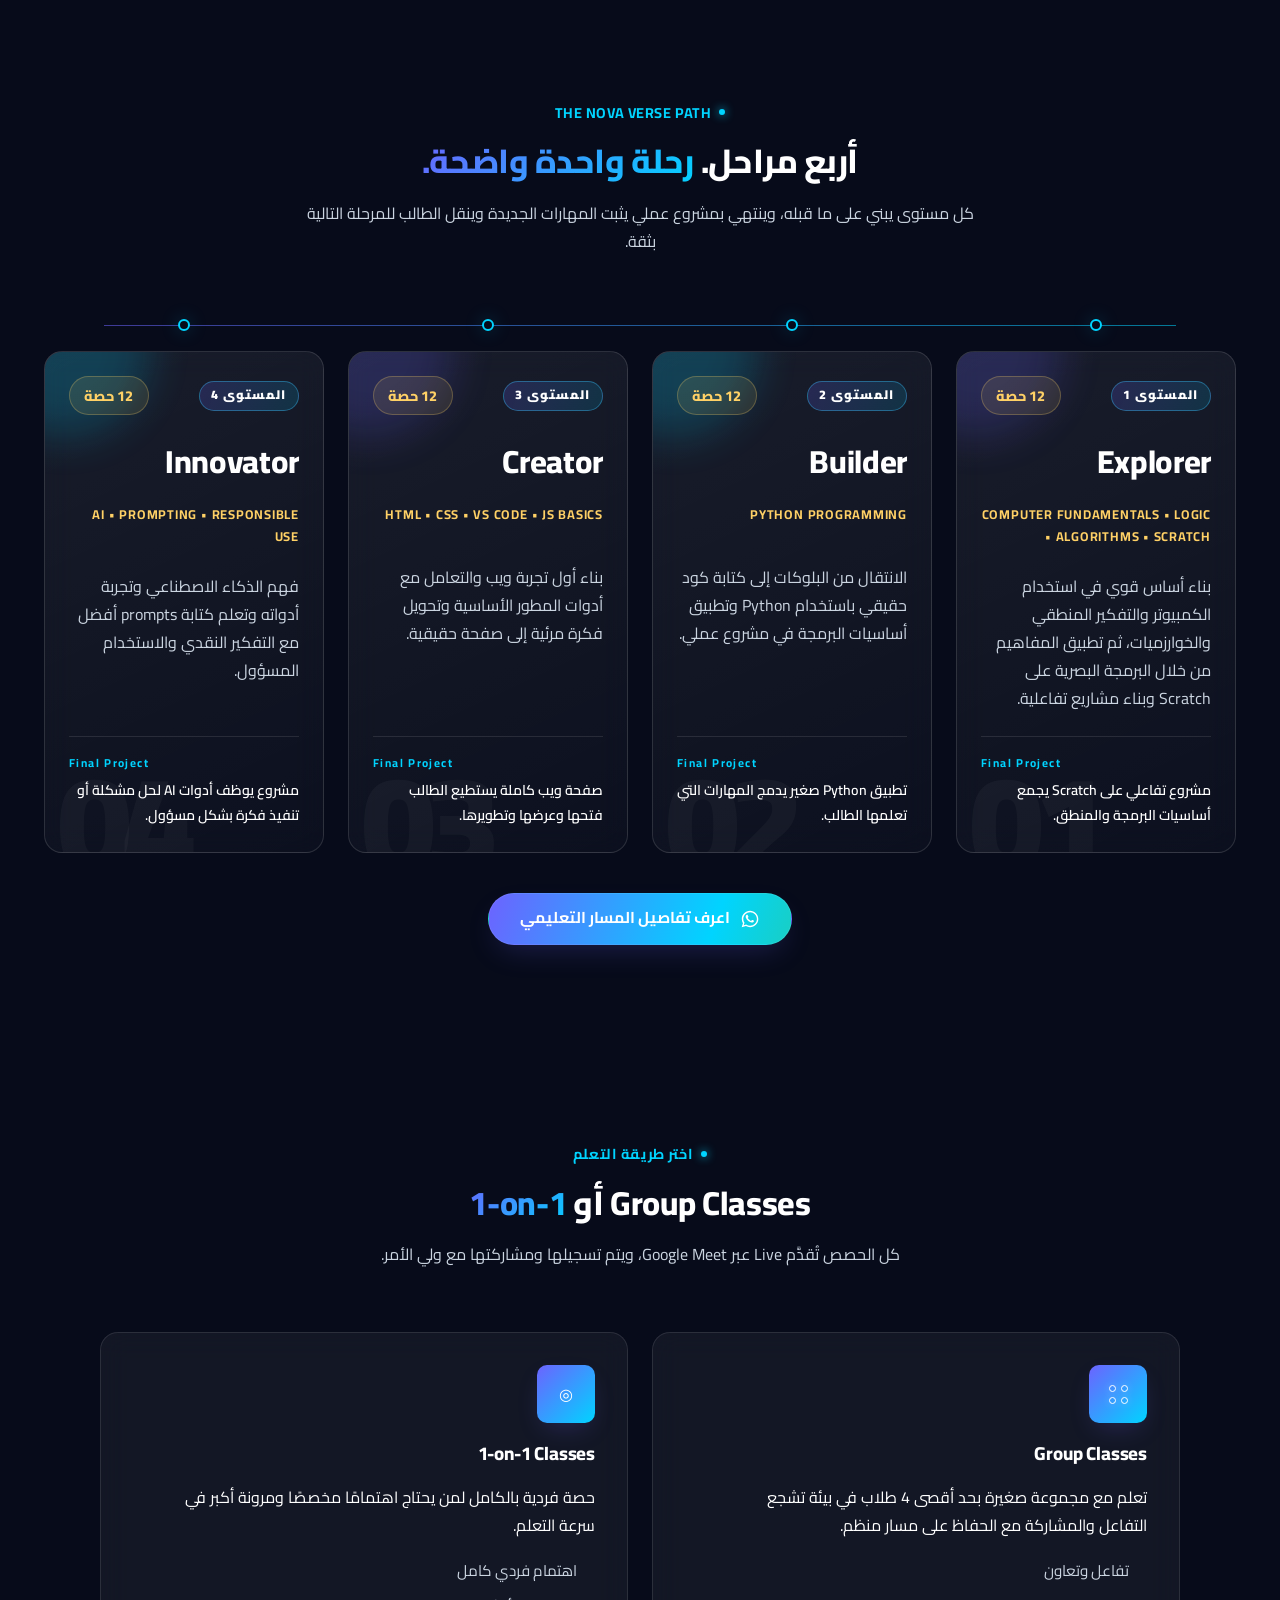
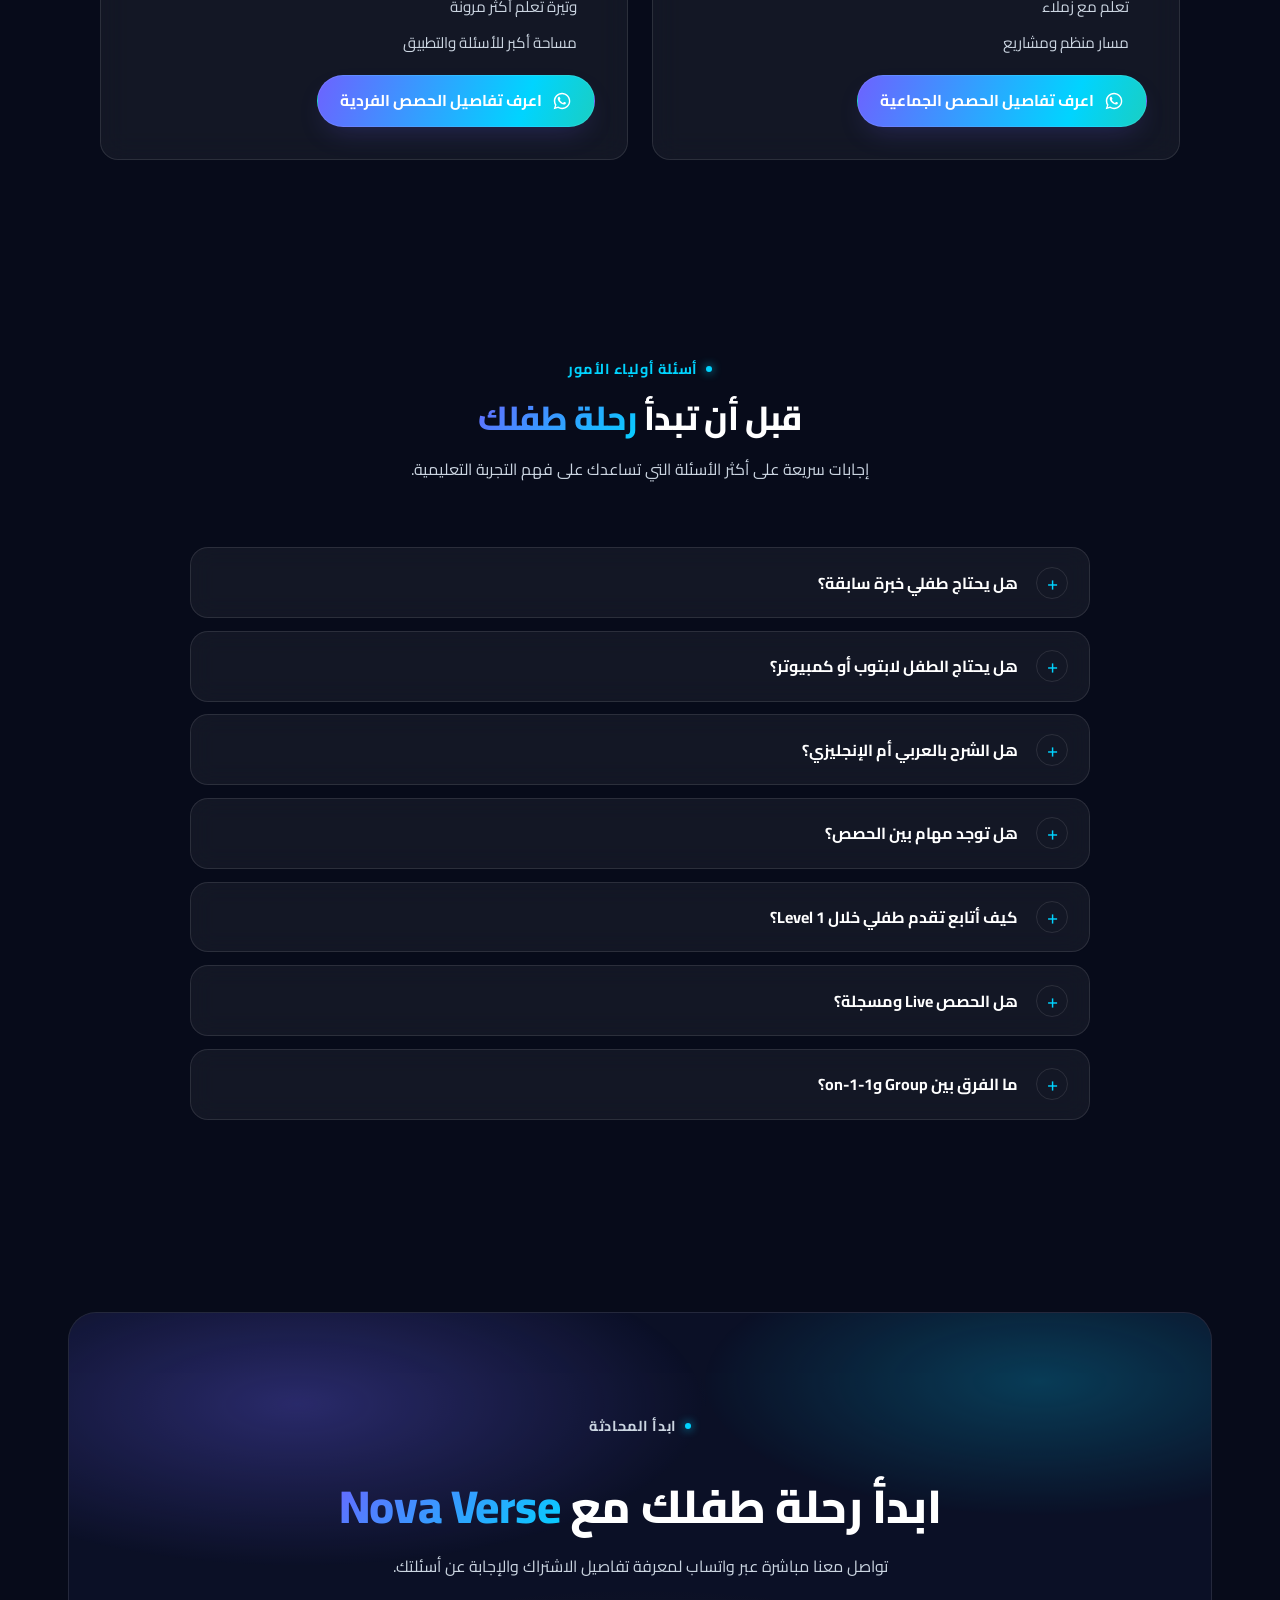
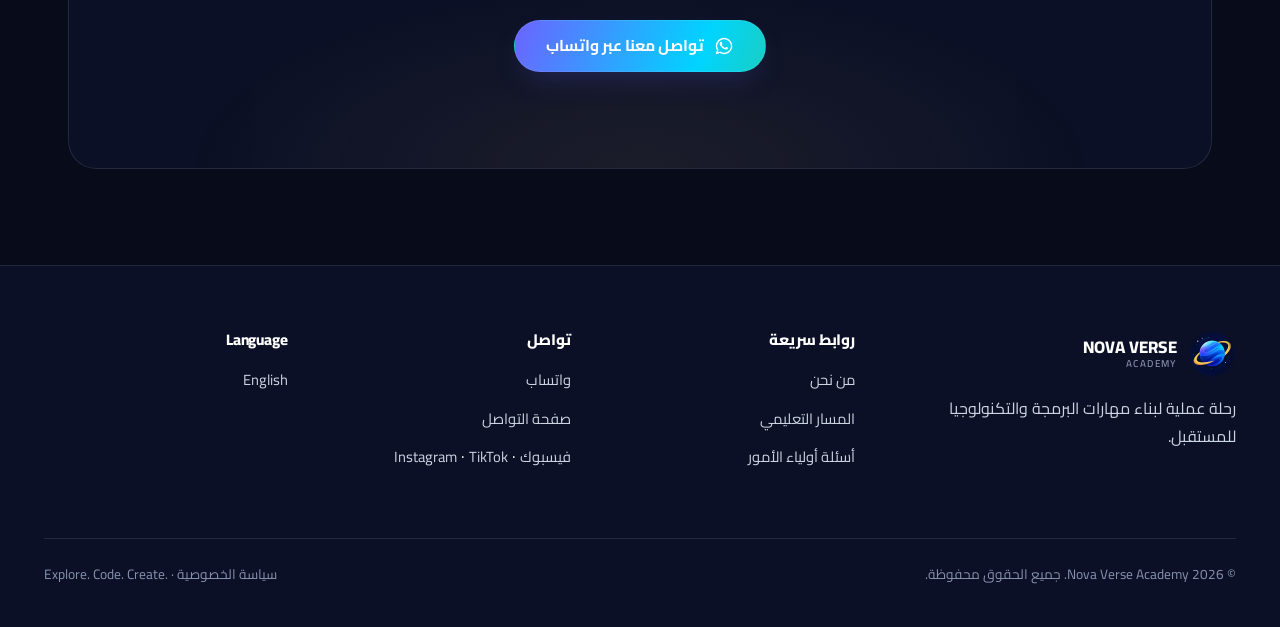
==== commit 8382647c: "Add official Instagram and TikTok links" ====
--- a/index.html
+++ b/index.html
@@ -68,7 +68,9 @@
         ]
       },
       "sameAs": [
-        "https://www.facebook.com/NovaVerseAcademy"
+        "https://www.facebook.com/NovaVerseAcademy",
+        "https://www.instagram.com/novaverseacademy/",
+        "https://www.tiktok.com/@novaverseacademy"
       ]
     },
     {
@@ -198,7 +200,7 @@
     </script>
 
     <link rel="preload" href="/assets/fonts/cairo-arabic-748022f50c42.woff2" as="font" type="font/woff2" crossorigin>
-    <link rel="stylesheet" href="/css/site.css?v=e9764c819626">
+    <link rel="stylesheet" href="/css/site.css?v=b83d5de13cfd">
   </head>
   <body>
     <a href="#main-content" class="skip-link">تخطي إلى المحتوى</a
@@ -683,7 +685,7 @@
                 >
               </li>
               <li><a href="/contact.html">صفحة التواصل</a></li>
-              <li><a href="https://www.facebook.com/NovaVerseAcademy" data-social="facebook" data-analytics-location="footer" target="_blank" rel="noopener noreferrer">فيسبوك</a></li>
+              <li><a href="https://www.facebook.com/NovaVerseAcademy" data-social="facebook" data-analytics-location="footer" target="_blank" rel="noopener noreferrer">فيسبوك</a> · <a href="https://www.instagram.com/novaverseacademy/" data-social="instagram" data-analytics-location="footer" target="_blank" rel="noopener noreferrer">Instagram</a> · <a href="https://www.tiktok.com/@novaverseacademy" data-social="tiktok" data-analytics-location="footer" target="_blank" rel="noopener noreferrer">TikTok</a></li>
             </ul>
           </div>
           <div class="footer-col">
--- a/css/site.css
+++ b/css/site.css
@@ -426,6 +426,7 @@
 
 .group-dots{display:grid;grid-template-columns:repeat(2,7px);grid-template-rows:repeat(2,7px);gap:5px;place-content:center}.group-dots i{display:block;width:7px;height:7px;border:1.5px solid currentColor;border-radius:50%;box-shadow:0 0 8px rgba(255,255,255,.2)}
 .facebook-profile-link{direction:ltr;background:linear-gradient(135deg,rgba(24,119,242,.24),rgba(108,99,255,.12));border-color:rgba(24,119,242,.48);color:#fff}.facebook-profile-link:hover{border-color:rgba(56,189,248,.72);box-shadow:0 12px 30px -14px rgba(24,119,242,.8)}.facebook-profile-link svg{width:20px;height:20px;flex:0 0 20px;color:#5fa2ff}
+.official-social-list{display:flex;flex-wrap:wrap;justify-content:center;gap:.65rem;margin-top:1rem}.social-profile-link{direction:ltr}.social-profile-link svg{width:20px;height:20px;flex:0 0 20px}.instagram-profile-link{background:linear-gradient(135deg,rgba(225,48,108,.18),rgba(108,99,255,.14));border-color:rgba(225,48,108,.4)}.instagram-profile-link svg{color:#ef8bb3}.tiktok-profile-link{background:linear-gradient(135deg,rgba(37,244,238,.15),rgba(255,255,255,.05));border-color:rgba(37,244,238,.4)}.tiktok-profile-link svg{color:#70ede9}
 
 /* The adjacent brand name labels this decorative emblem. */
 .hero-brand-mark{display:block;background:center/contain no-repeat url("../assets/images/logo-primary.webp");-webkit-mask-image:radial-gradient(ellipse 50% 50% at center,#000 70%,rgba(0,0,0,.94) 78%,rgba(0,0,0,.58) 87%,rgba(0,0,0,.16) 94%,transparent 100%);mask-image:radial-gradient(ellipse 50% 50% at center,#000 70%,rgba(0,0,0,.94) 78%,rgba(0,0,0,.58) 87%,rgba(0,0,0,.16) 94%,transparent 100%)}
